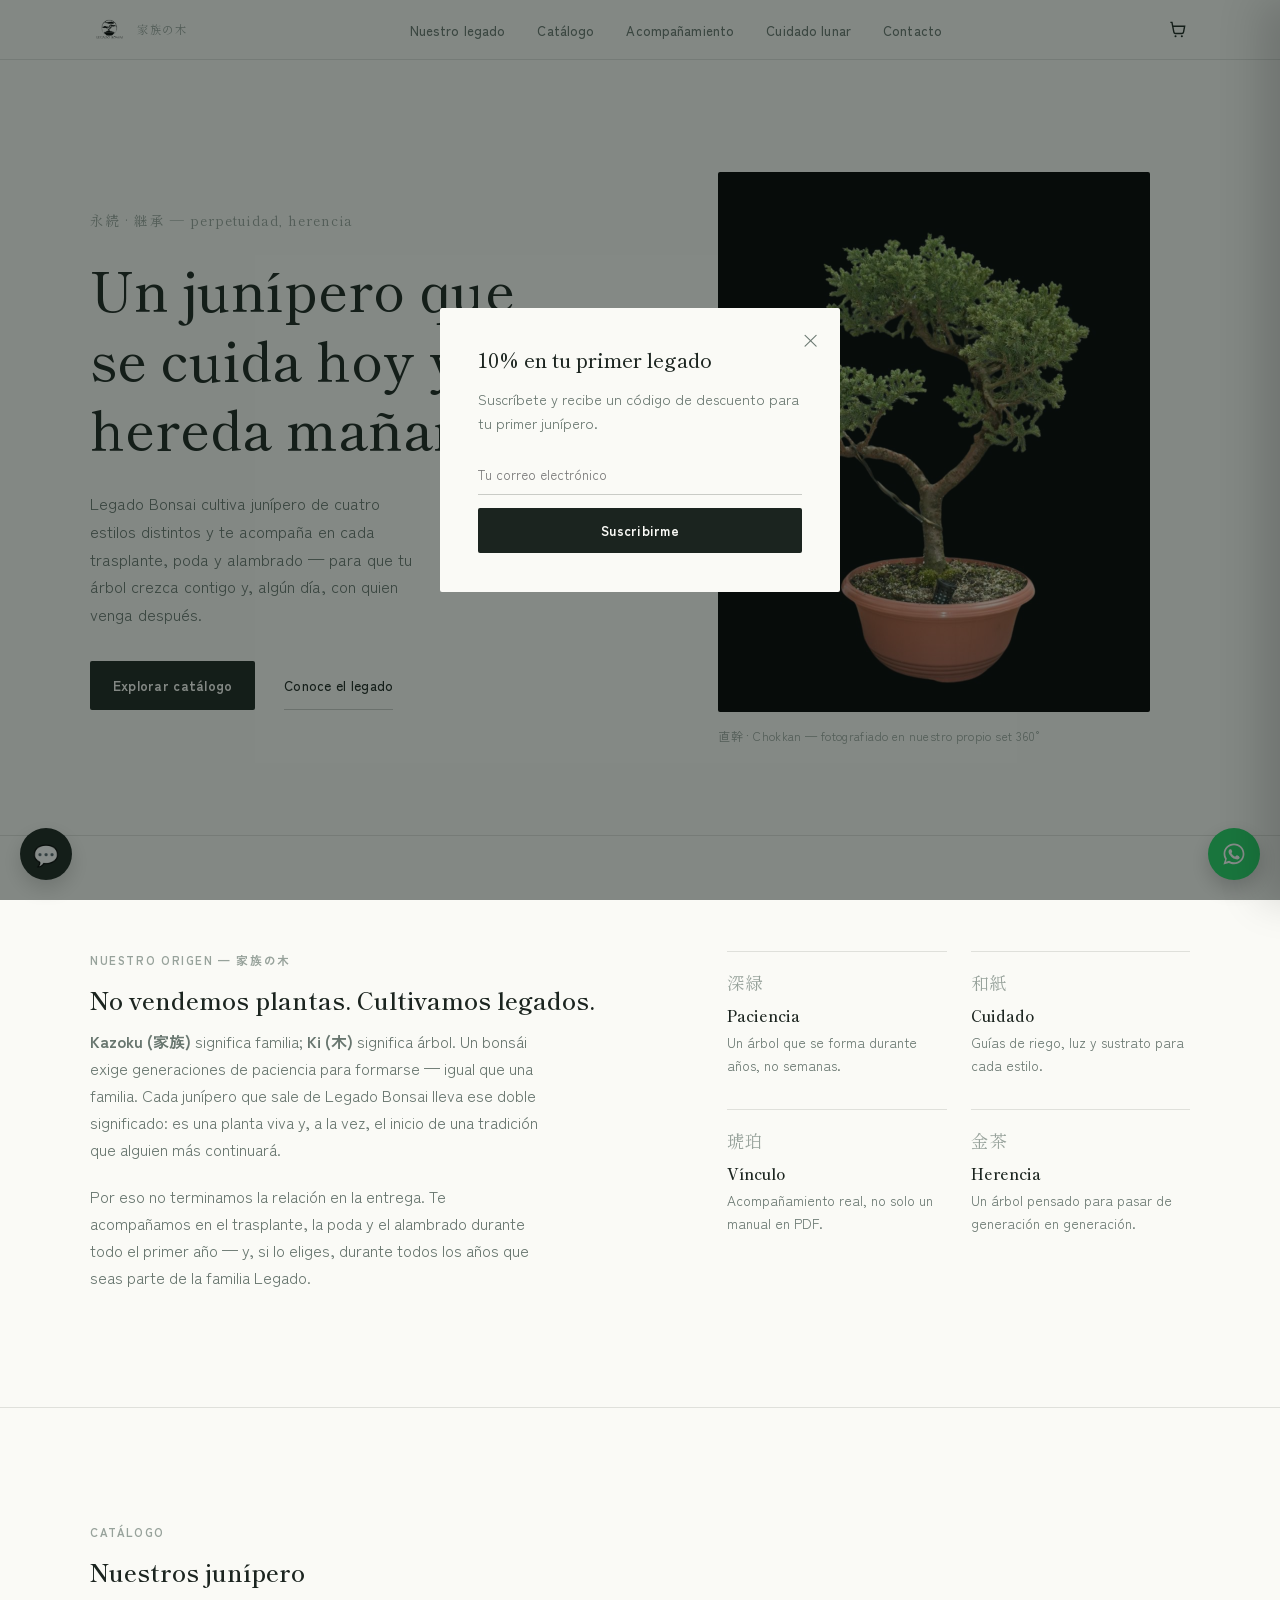
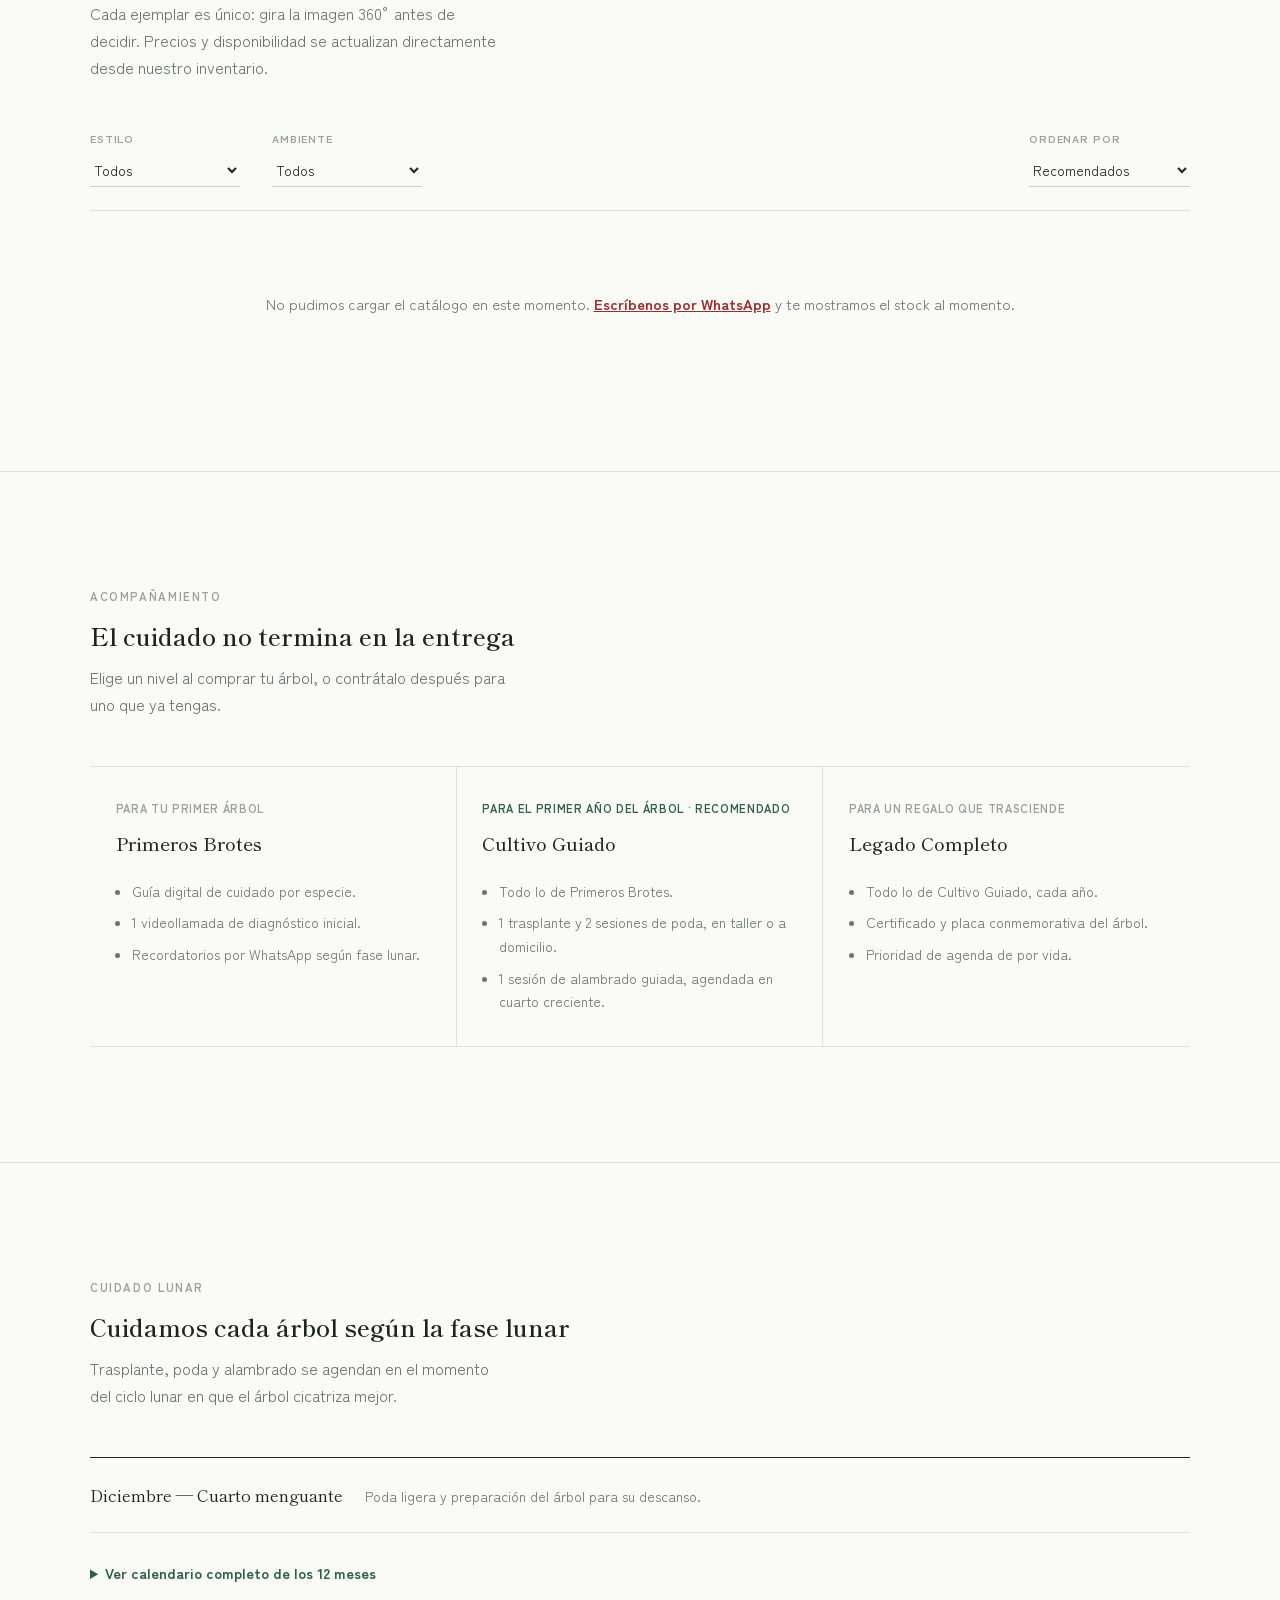
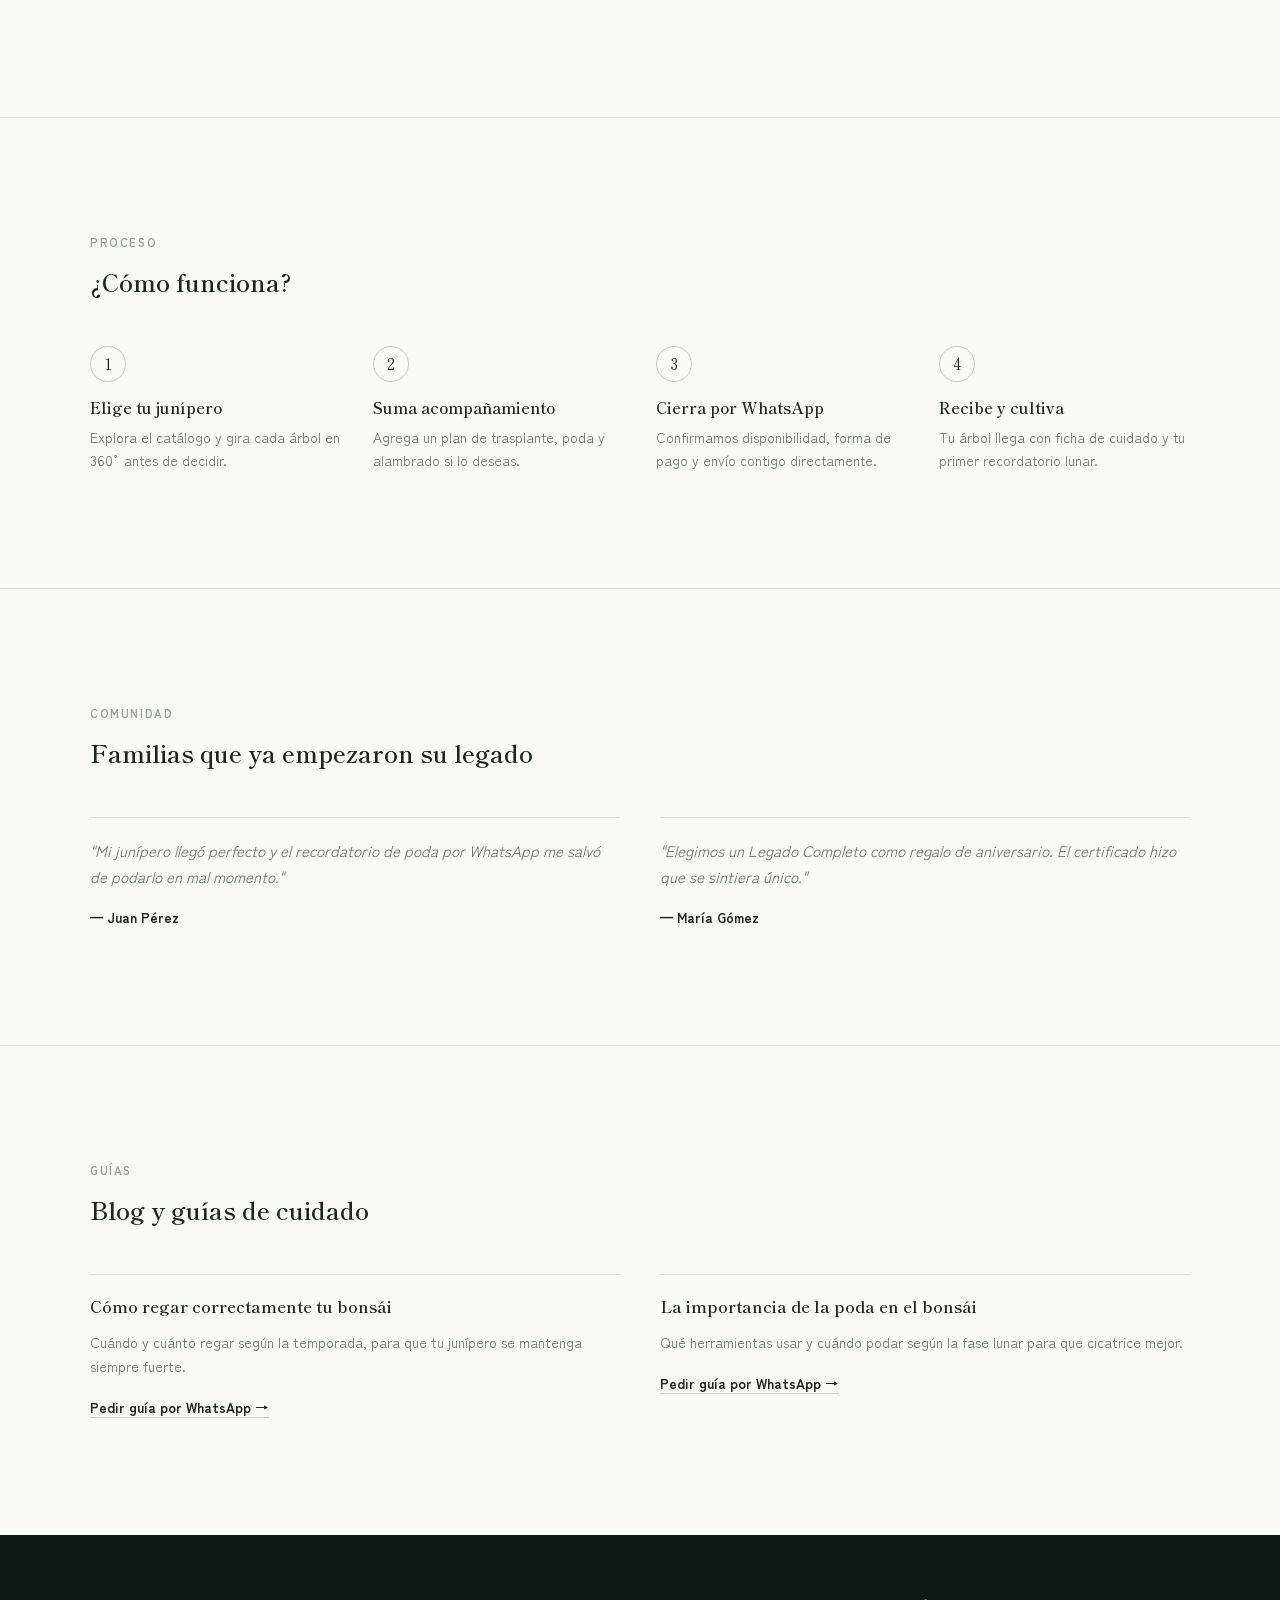
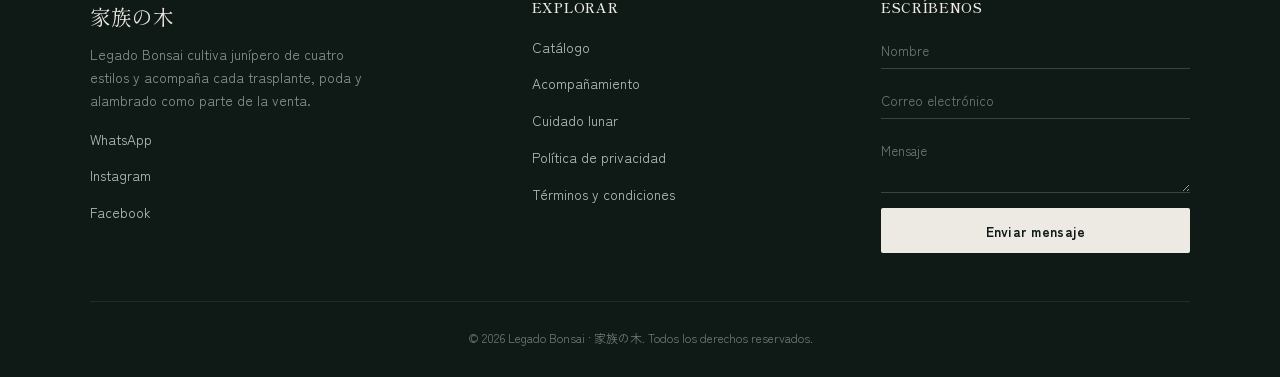
==== index.html @ 5d8d220d "Sitio inicial de Legado Bonsai: tienda, catálogo 360°, acompañamiento y calendario lunar Co-Authored" ====
<!DOCTYPE html>
<html lang="es">
<head>
<meta charset="UTF-8">
<meta name="viewport" content="width=device-width, initial-scale=1.0">
<title>Legado Bonsai — 家族の木</title>
<meta name="description" content="Legado Bonsai: junípero cultivado para heredarse. Tienda, acompañamiento de trasplante, poda y alambrado, y calendario de cuidado por fase lunar.">
<link rel="preconnect" href="https://fonts.googleapis.com">
<link href="https://fonts.googleapis.com/css2?family=Shippori+Mincho:wght@400;500;600;700&family=Zen+Kaku+Gothic+New:wght@300;400;500;700&display=swap" rel="stylesheet">
<link rel="stylesheet" href="styles.css">
</head>
<body>

<header class="site-header">
  <nav class="nav wrap">
    <a class="brand" href="#inicio">
      <img src="assets/img/logo-negro.png" alt="Legado Bonsai">
      <span class="jp">家族の木</span>
    </a>
    <ul class="nav-links">
      <li><a href="#marca">Nuestro legado</a></li>
      <li><a href="#catalogo">Catálogo</a></li>
      <li><a href="#servicios">Acompañamiento</a></li>
      <li><a href="#calendario">Cuidado lunar</a></li>
      <li><a href="#contacto">Contacto</a></li>
    </ul>
    <div class="nav-actions">
      <button class="icon-btn" id="cart-open-btn" aria-label="Abrir carrito">
        <svg viewBox="0 0 24 24" fill="none" stroke="currentColor" stroke-width="1.8"><path d="M3 3h2l2.4 12.4a2 2 0 0 0 2 1.6h8.2a2 2 0 0 0 2-1.6L21 8H6"/><circle cx="9.5" cy="20.5" r="1.3" fill="currentColor" stroke="none"/><circle cx="17.5" cy="20.5" r="1.3" fill="currentColor" stroke="none"/></svg>
        <span class="cart-count visually-hidden" id="cart-count">0</span>
      </button>
      <button class="icon-btn nav-toggle" id="nav-toggle-btn" aria-label="Abrir menú" aria-expanded="false">
        <svg viewBox="0 0 24 24" fill="none" stroke="currentColor" stroke-width="1.8"><path d="M3 6h18M3 12h18M3 18h18"/></svg>
      </button>
    </div>
  </nav>
</header>

<main id="inicio">

  <!-- HERO -->
  <section class="hero">
    <div class="wrap hero-grid">
      <div>
        <div class="hero-kanji">永続 · 継承 — perpetuidad, herencia</div>
        <h1>Un junípero que se cuida hoy y se hereda mañana.</h1>
        <p class="lede">Legado Bonsai cultiva junípero de cuatro estilos distintos y te acompaña en cada trasplante, poda y alambrado — para que tu árbol crezca contigo y, algún día, con quien venga después.</p>
        <div class="hero-ctas">
          <a href="#catalogo" class="btn btn-primary">Explorar catálogo</a>
          <a href="#marca" class="btn btn-ghost">Conoce el legado</a>
        </div>
      </div>
      <figure class="hero-figure">
        <div class="frame"><img src="imagenes/360/Bonsai1/bonsai1_01.jpg" alt="Junípero Legado Bonsai, estilo erguido"></div>
        <figcaption>直幹 · Chokkan — fotografiado en nuestro propio set 360°</figcaption>
      </figure>
    </div>
  </section>

  <!-- SOBRE LA MARCA -->
  <section class="section" id="marca">
    <div class="wrap brand-story">
      <div class="prose">
        <div class="eyebrow">Nuestro origen — 家族の木</div>
        <h2>No vendemos plantas. Cultivamos legados.</h2>
        <p><strong>Kazoku (家族)</strong> significa familia; <strong>Ki (木)</strong> significa árbol. Un bonsái exige generaciones de paciencia para formarse — igual que una familia. Cada junípero que sale de Legado Bonsai lleva ese doble significado: es una planta viva y, a la vez, el inicio de una tradición que alguien más continuará.</p>
        <p>Por eso no terminamos la relación en la entrega. Te acompañamos en el trasplante, la poda y el alambrado durante todo el primer año — y, si lo eliges, durante todos los años que seas parte de la familia Legado.</p>
      </div>
      <div class="pillars">
        <div class="pillar"><div class="jp">深緑</div><h4>Paciencia</h4><p>Un árbol que se forma durante años, no semanas.</p></div>
        <div class="pillar"><div class="jp">和紙</div><h4>Cuidado</h4><p>Guías de riego, luz y sustrato para cada estilo.</p></div>
        <div class="pillar"><div class="jp">琥珀</div><h4>Vínculo</h4><p>Acompañamiento real, no solo un manual en PDF.</p></div>
        <div class="pillar"><div class="jp">金茶</div><h4>Herencia</h4><p>Un árbol pensado para pasar de generación en generación.</p></div>
      </div>
    </div>
  </section>

  <!-- CATALOGO -->
  <section class="section alt" id="catalogo">
    <div class="wrap">
      <div class="section-head">
        <div class="eyebrow">Catálogo</div>
        <h2>Nuestros junípero</h2>
        <p>Cada ejemplar es único: gira la imagen 360° antes de decidir. Precios y disponibilidad se actualizan directamente desde nuestro inventario.</p>
      </div>

      <div class="filters-bar">
        <div class="filters-row">
          <div class="filter-group">
            <label for="filter-estilo">Estilo</label>
            <select id="filter-estilo"><option value="all">Todos</option></select>
          </div>
          <div class="filter-group">
            <label for="filter-ambiente">Ambiente</label>
            <select id="filter-ambiente">
              <option value="all">Todos</option>
              <option value="exterior">Exterior</option>
              <option value="interior">Interior</option>
            </select>
          </div>
        </div>
        <div class="filter-group">
          <label for="sort-by">Ordenar por</label>
          <select id="sort-by">
            <option value="default">Recomendados</option>
            <option value="price-asc">Precio: menor a mayor</option>
            <option value="price-desc">Precio: mayor a menor</option>
            <option value="name-asc">Nombre: A-Z</option>
            <option value="name-desc">Nombre: Z-A</option>
          </select>
        </div>
      </div>

      <div id="catalog-status" class="catalog-status">Cargando el catálogo…</div>
      <div class="product-grid" id="product-grid"></div>
    </div>
  </section>

  <!-- SERVICIOS -->
  <section class="section" id="servicios">
    <div class="wrap">
      <div class="section-head">
        <div class="eyebrow">Acompañamiento</div>
        <h2>El cuidado no termina en la entrega</h2>
        <p>Elige un nivel al comprar tu árbol, o contrátalo después para uno que ya tengas.</p>
      </div>
      <div class="tiers-grid">
        <div class="tier-card">
          <div class="for">Para tu primer árbol</div>
          <h3>Primeros Brotes</h3>
          <ul>
            <li>Guía digital de cuidado por especie.</li>
            <li>1 videollamada de diagnóstico inicial.</li>
            <li>Recordatorios por WhatsApp según fase lunar.</li>
          </ul>
        </div>
        <div class="tier-card highlight">
          <div class="for">Para el primer año del árbol</div>
          <h3>Cultivo Guiado</h3>
          <ul>
            <li>Todo lo de Primeros Brotes.</li>
            <li>1 trasplante y 2 sesiones de poda, en taller o a domicilio.</li>
            <li>1 sesión de alambrado guiada, agendada en cuarto creciente.</li>
          </ul>
        </div>
        <div class="tier-card">
          <div class="for">Para un regalo que trasciende</div>
          <h3>Legado Completo</h3>
          <ul>
            <li>Todo lo de Cultivo Guiado, cada año.</li>
            <li>Certificado y placa conmemorativa del árbol.</li>
            <li>Prioridad de agenda de por vida.</li>
          </ul>
        </div>
      </div>
    </div>
  </section>

  <!-- CALENDARIO LUNAR -->
  <section class="section alt" id="calendario">
    <div class="wrap">
      <div class="section-head">
        <div class="eyebrow">Cuidado lunar</div>
        <h2>Cuidamos cada árbol según la fase lunar</h2>
        <p>Trasplante, poda y alambrado se agendan en el momento del ciclo lunar en que el árbol cicatriza mejor.</p>
      </div>
      <div class="moon-highlight" id="moon-highlight">
        <div class="phase">Cargando fase actual…</div>
        <p></p>
      </div>
      <details>
        <summary style="cursor:pointer; margin-bottom:1rem; color:var(--jade); font-weight:700; font-size:.9rem;">Ver calendario completo de los 12 meses</summary>
        <div class="cal-wrap">
          <table class="cal" id="cal-table">
            <thead><tr><th>Mes</th><th>Fase lunar ideal</th><th>Acción recomendada</th></tr></thead>
            <tbody></tbody>
          </table>
        </div>
      </details>
    </div>
  </section>

  <!-- COMO FUNCIONA -->
  <section class="section" id="como-funciona">
    <div class="wrap">
      <div class="section-head">
        <div class="eyebrow">Proceso</div>
        <h2>¿Cómo funciona?</h2>
      </div>
      <div class="steps">
        <div class="step"><span class="step-number">1</span><h3>Elige tu junípero</h3><p>Explora el catálogo y gira cada árbol en 360° antes de decidir.</p></div>
        <div class="step"><span class="step-number">2</span><h3>Suma acompañamiento</h3><p>Agrega un plan de trasplante, poda y alambrado si lo deseas.</p></div>
        <div class="step"><span class="step-number">3</span><h3>Cierra por WhatsApp</h3><p>Confirmamos disponibilidad, forma de pago y envío contigo directamente.</p></div>
        <div class="step"><span class="step-number">4</span><h3>Recibe y cultiva</h3><p>Tu árbol llega con ficha de cuidado y tu primer recordatorio lunar.</p></div>
      </div>
    </div>
  </section>

  <!-- TESTIMONIOS -->
  <section class="section alt">
    <div class="wrap">
      <div class="section-head">
        <div class="eyebrow">Comunidad</div>
        <h2>Familias que ya empezaron su legado</h2>
      </div>
      <!-- TODO: reemplazar por testimonios reales de clientes -->
      <div class="grid-2col">
        <div class="testimonial"><p>"Mi junípero llegó perfecto y el recordatorio de poda por WhatsApp me salvó de podarlo en mal momento."</p><strong>— Juan Pérez</strong></div>
        <div class="testimonial"><p>"Elegimos un Legado Completo como regalo de aniversario. El certificado hizo que se sintiera único."</p><strong>— María Gómez</strong></div>
      </div>
    </div>
  </section>

  <!-- BLOG -->
  <section class="section" id="blog">
    <div class="wrap">
      <div class="section-head">
        <div class="eyebrow">Guías</div>
        <h2>Blog y guías de cuidado</h2>
      </div>
      <div class="grid-2col">
        <article class="blog-post"><h3>Cómo regar correctamente tu bonsái</h3><p>Cuándo y cuánto regar según la temporada, para que tu junípero se mantenga siempre fuerte.</p><a href="https://wa.me/593988731431?text=Quiero%20la%20gu%C3%ADa%20de%20riego" target="_blank" rel="noopener">Pedir guía por WhatsApp →</a></article>
        <article class="blog-post"><h3>La importancia de la poda en el bonsái</h3><p>Qué herramientas usar y cuándo podar según la fase lunar para que cicatrice mejor.</p><a href="https://wa.me/593988731431?text=Quiero%20la%20gu%C3%ADa%20de%20poda" target="_blank" rel="noopener">Pedir guía por WhatsApp →</a></article>
      </div>
    </div>
  </section>

</main>

<footer class="site-footer" id="contacto">
  <div class="wrap">
    <div class="footer-grid">
      <div>
        <div class="jp">家族の木</div>
        <p>Legado Bonsai cultiva junípero de cuatro estilos y acompaña cada trasplante, poda y alambrado como parte de la venta.</p>
        <ul class="footer-links">
          <li><a href="https://wa.me/593988731431" target="_blank" rel="noopener">WhatsApp</a></li>
          <li><a href="#" target="_blank" rel="noopener">Instagram</a></li>
          <li><a href="#" target="_blank" rel="noopener">Facebook</a></li>
        </ul>
      </div>
      <div>
        <h4>Explorar</h4>
        <ul class="footer-links">
          <li><a href="#catalogo">Catálogo</a></li>
          <li><a href="#servicios">Acompañamiento</a></li>
          <li><a href="#calendario">Cuidado lunar</a></li>
          <li><a href="#">Política de privacidad</a></li>
          <li><a href="#">Términos y condiciones</a></li>
        </ul>
      </div>
      <div>
        <h4>Escríbenos</h4>
        <form class="contact-form" id="contact-form">
          <input type="text" name="nombre" placeholder="Nombre" required>
          <input type="email" name="correo" placeholder="Correo electrónico" required>
          <textarea name="mensaje" placeholder="Mensaje" required></textarea>
          <button type="submit" class="btn btn-primary btn-block">Enviar mensaje</button>
        </form>
      </div>
    </div>
    <div class="footer-bottom">&copy; <span id="year"></span> Legado Bonsai · 家族の木. Todos los derechos reservados.</div>
  </div>
</footer>

<!-- MODAL DE PRODUCTO -->
<div class="modal-overlay" id="product-modal">
  <div class="modal">
    <button class="modal-close" id="modal-close-btn" aria-label="Cerrar">&times;</button>
    <div class="modal-grid">
      <div class="viewer" id="modal-viewer">
        <div class="viewer-placeholder" id="modal-viewer-placeholder" hidden>
          <div class="kanji">近日</div>
          <span>Foto 360° próximamente</span>
        </div>
        <img id="modal-viewer-img" alt="">
        <span class="hint">Arrastra para girar 360°</span>
        <button class="viewer-nav prev" id="viewer-prev" aria-label="Anterior">&#8249;</button>
        <button class="viewer-nav next" id="viewer-next" aria-label="Siguiente">&#8250;</button>
        <div class="viewer-progress"><i id="viewer-progress-bar"></i></div>
      </div>
      <div class="modal-info">
        <div class="style-tag" id="modal-style"></div>
        <h2 id="modal-title"></h2>
        <div class="species" id="modal-species"></div>
        <p class="story" id="modal-story"></p>
        <div class="spec-grid" id="modal-specs"></div>

        <div class="care-accordion">
          <details open>
            <summary>Ficha de cuidado</summary>
            <div id="modal-care"></div>
          </details>
        </div>

        <div>
          <label style="font-size:.72rem; letter-spacing:.08em; text-transform:uppercase; color:var(--ink-soft); font-weight:700; display:block; margin-bottom:.5rem;">Acompañamiento (opcional)</label>
          <div class="tier-picker" id="modal-tier-picker">
            <label class="tier-opt"><input type="radio" name="tier" value=""><span><strong>Sin acompañamiento</strong><span> Solo el árbol.</span></span></label>
            <label class="tier-opt"><input type="radio" name="tier" value="Primeros Brotes"><span><strong>Primeros Brotes</strong><span> Guía + 1 videollamada.</span></span></label>
            <label class="tier-opt"><input type="radio" name="tier" value="Cultivo Guiado"><span><strong>Cultivo Guiado</strong><span> Trasplante, poda y alambrado el primer año.</span></span></label>
            <label class="tier-opt"><input type="radio" name="tier" value="Legado Completo"><span><strong>Legado Completo</strong><span> Acompañamiento de por vida + certificado.</span></span></label>
          </div>
        </div>

        <div class="qty-row">
          <div class="qty-stepper">
            <button type="button" id="qty-minus" aria-label="Restar">&minus;</button>
            <span id="qty-value">1</span>
            <button type="button" id="qty-plus" aria-label="Sumar">&plus;</button>
          </div>
          <div class="modal-price" id="modal-price"></div>
        </div>

        <button class="btn btn-primary btn-block" id="modal-add-cart">Agregar al carrito</button>
      </div>
    </div>
  </div>
</div>

<!-- CARRITO -->
<div class="cart-overlay" id="cart-overlay"></div>
<aside class="cart-drawer" id="cart-drawer" aria-label="Carrito de compras">
  <div class="cart-head">
    <h3>Tu carrito</h3>
    <button class="modal-close" id="cart-close-btn" style="position:static; background:none; color:var(--ink-soft);" aria-label="Cerrar carrito">&times;</button>
  </div>
  <div class="cart-items" id="cart-items"></div>
  <div class="cart-foot">
    <div class="cart-total"><span>Total</span><span id="cart-total">$0</span></div>
    <button class="btn btn-primary btn-block" id="cart-checkout-btn">Finalizar por WhatsApp</button>
    <p style="font-size:.74rem; color:var(--ink-soft); text-align:center; margin:0;">Confirmamos disponibilidad, pago y envío directamente por WhatsApp.</p>
  </div>
</aside>

<!-- POPUP NEWSLETTER -->
<div class="popup-overlay" id="popup-overlay">
  <div class="popup">
    <button class="popup-close" id="popup-close-btn" aria-label="Cerrar">&times;</button>
    <h2>10% en tu primer legado</h2>
    <p>Suscríbete y recibe un código de descuento para tu primer junípero.</p>
    <form id="subscribe-form">
      <input type="email" placeholder="Tu correo electrónico" required>
      <button type="submit" class="btn btn-primary">Suscribirme</button>
    </form>
  </div>
</div>

<!-- CHAT FAQ -->
<div id="chat-widget">
  <button id="chat-button" aria-label="Abrir chat de ayuda">&#128172;</button>
  <div id="chat-box">
    <div id="chat-header">
      <h3>Chat de ayuda</h3>
      <button id="close-chat" aria-label="Cerrar chat">&times;</button>
    </div>
    <div id="chat-body">
      <div class="message bot">¡Hola! Soy el asistente de Legado Bonsai. Elige una pregunta:</div>
      <div id="faq-options"></div>
    </div>
    <div id="chat-footer">
      <p>Para comprar, escríbenos directo al <a href="https://wa.me/593988731431" target="_blank" rel="noopener">WhatsApp</a>.</p>
    </div>
  </div>
</div>

<a href="https://wa.me/593988731431" class="wa-float" target="_blank" rel="noopener" aria-label="Escríbenos por WhatsApp">
  <svg viewBox="0 0 32 32"><path d="M16 3C9 3 3.2 8.7 3.2 15.7c0 2.5.7 4.8 1.9 6.8L3 29l6.7-2c1.9 1 4.1 1.6 6.3 1.6 7 0 12.8-5.7 12.8-12.7C28.8 8.7 23 3 16 3zm0 23.1c-2 0-3.9-.5-5.5-1.5l-.4-.2-4 1.1 1.1-3.9-.3-.4a10.4 10.4 0 0 1-1.6-5.5C5.3 9.9 10 5.2 16 5.2S26.7 9.9 26.7 15.9 22 26.1 16 26.1zm5.9-7.6c-.3-.2-1.9-.9-2.2-1-.3-.1-.5-.2-.7.2-.2.3-.8 1-1 1.2-.2.2-.4.2-.7.1-.3-.2-1.4-.5-2.6-1.6-1-.9-1.6-2-1.8-2.3-.2-.3 0-.5.1-.6.1-.1.3-.4.4-.5.2-.2.2-.3.3-.5.1-.2 0-.4 0-.6 0-.2-.7-1.7-1-2.3-.2-.6-.5-.5-.7-.5h-.6c-.2 0-.6.1-.9.4-.3.3-1.2 1.1-1.2 2.8s1.2 3.3 1.4 3.5c.2.2 2.4 3.7 5.8 5.1.8.3 1.4.5 1.9.7.8.2 1.5.2 2.1.1.6-.1 1.9-.8 2.2-1.5.3-.7.3-1.3.2-1.5-.1-.1-.3-.2-.6-.4z"/></svg>
</a>

<script src="script.js"></script>
</body>
</html>
---- styles.css ----
/* ==========================================================================
   Legado Bonsai — hoja de estilos de la tienda
   Dirección: minimalista, moderna. Un solo acento de color (jade), botones
   monocromos, sin cajas ni bordes salvo donde separan contenido real.
   ========================================================================== */

:root{
  --paper:#FAFAF6;
  --surface:#FFFFFF;
  --washi:#F1EAE1;
  --washi-line:#E4DACD;
  --ink:#1B241F;
  --ink-soft:#68766F;
  --ink-faint:#97A29B;
  --jade:#2F5D50;
  --jade-deep:#16241F;
  --jade-deeper:#0F1915;
  --kohaku:#9B2C2C;
  --line:rgba(27,36,31,.12);
  --line-strong:rgba(27,36,31,.22);
  --cta-bg:#1B241F;
  --cta-fg:#FAFAF6;
  --shadow:0 24px 48px -28px rgba(22,36,31,.28);
  --radius:2px;
  --maxw:1180px;
}

@media (prefers-color-scheme: dark){
  :root:not([data-theme="light"]){
    --paper:#121815;
    --surface:#17201C;
    --washi:#1D2622;
    --washi-line:#2A3530;
    --ink:#EDEAE3;
    --ink-soft:#9AA79F;
    --ink-faint:#5E6B64;
    --jade:#8FBFAC;
    --jade-deep:#0B1512;
    --jade-deeper:#070E0B;
    --kohaku:#D9756B;
    --line:rgba(237,234,227,.12);
    --line-strong:rgba(237,234,227,.22);
    --cta-bg:#EDEAE3;
    --cta-fg:#121815;
    --shadow:0 24px 48px -20px rgba(0,0,0,.55);
  }
}
:root[data-theme="dark"]{
  --paper:#121815; --surface:#17201C; --washi:#1D2622; --washi-line:#2A3530;
  --ink:#EDEAE3; --ink-soft:#9AA79F; --ink-faint:#5E6B64;
  --jade:#8FBFAC; --jade-deep:#0B1512; --jade-deeper:#070E0B;
  --kohaku:#D9756B; --line:rgba(237,234,227,.12); --line-strong:rgba(237,234,227,.22);
  --cta-bg:#EDEAE3; --cta-fg:#121815; --shadow:0 24px 48px -20px rgba(0,0,0,.55);
}

*{ box-sizing:border-box; }
html{ scroll-behavior:smooth; }
body{
  margin:0;
  background:var(--paper);
  color:var(--ink);
  font-family:'Zen Kaku Gothic New','Hiragino Sans',sans-serif;
  font-size:16px;
  line-height:1.7;
  -webkit-font-smoothing:antialiased;
}
img{ max-width:100%; display:block; }
h1,h2,h3,h4{
  font-family:'Shippori Mincho',serif;
  color:var(--ink);
  line-height:1.28;
  margin:0 0 .5em;
  text-wrap:balance;
  font-weight:600;
}
a{ color:inherit; }
button{ font-family:inherit; }
.wrap{ max-width:var(--maxw); margin:0 auto; padding:0 clamp(1.25rem,4vw,2.5rem); }
.section{ padding:clamp(4.5rem,9vw,7.5rem) 0; border-top:1px solid var(--line); }
.section:first-of-type{ border-top:none; }
.section-head{ max-width:640px; margin:0 0 3rem; }
.eyebrow{
  display:block; font-size:.72rem; letter-spacing:.14em; text-transform:uppercase;
  color:var(--ink-faint); font-weight:600; margin-bottom:.9rem;
}
.section-head p{ color:var(--ink-soft); margin-top:.7rem; max-width:52ch; }
.section.alt{ background:var(--paper); } /* ya no hay franja de color: separación por whitespace */

.btn{
  display:inline-flex; align-items:center; justify-content:center; gap:.5em;
  border:none; border-radius:var(--radius); cursor:pointer;
  padding:.95em 1.7em; font-size:.84rem; font-weight:600;
  letter-spacing:.02em; text-decoration:none; transition:opacity .15s ease, transform .15s ease;
}
.btn:active{ transform:translateY(1px); }
.btn-primary{ background:var(--cta-bg); color:var(--cta-fg); }
.btn-primary:hover{ opacity:.82; }
.btn-ghost{
  background:none; color:var(--ink); padding:.95em 0; border-bottom:1px solid var(--line-strong);
  border-radius:0; font-weight:500;
}
.btn-ghost:hover{ border-color:var(--ink); }
.btn-outline{ background:transparent; color:var(--ink); border:1px solid var(--line-strong); }
.btn-outline:hover{ border-color:var(--ink); }
.btn-block{ width:100%; }
.btn[disabled]{ opacity:.4; cursor:not-allowed; }

/* ---------------- HEADER / NAV ---------------- */
.site-header{
  position:sticky; top:0; z-index:40;
  background:color-mix(in srgb, var(--paper) 88%, transparent);
  backdrop-filter:blur(10px);
  border-bottom:1px solid var(--line);
}
.nav{ display:flex; align-items:center; justify-content:space-between; gap:1rem; padding:1rem clamp(1.25rem,4vw,2.5rem); }
.brand{ display:flex; align-items:center; gap:.55rem; text-decoration:none; }
.brand img{ height:26px; }
.brand .jp{ font-family:'Shippori Mincho',serif; font-size:.72rem; color:var(--ink-faint); letter-spacing:.04em; }
.nav-links{ display:flex; gap:2rem; list-style:none; margin:0; padding:0; }
.nav-links a{
  font-size:.82rem; letter-spacing:.01em; font-weight:500;
  text-decoration:none; color:var(--ink-soft);
}
.nav-links a:hover{ color:var(--ink); }
.nav-actions{ display:flex; align-items:center; gap:1.1rem; }
.icon-btn{
  position:relative; background:none; border:none; cursor:pointer; padding:.2rem;
  color:var(--ink); display:flex; align-items:center; justify-content:center;
}
.icon-btn svg{ width:19px; height:19px; }
.cart-count{
  position:absolute; top:-5px; right:-7px; background:var(--ink); color:var(--paper);
  font-size:.6rem; font-weight:700; min-width:15px; height:15px; border-radius:50%;
  display:flex; align-items:center; justify-content:center; padding:0 3px;
}
.nav-toggle{ display:none; }
@media (max-width:860px){
  .nav-links{
    display:none; position:absolute; top:100%; left:0; right:0; flex-direction:column; gap:0;
    background:var(--paper); border-bottom:1px solid var(--line); padding:.5rem 0;
  }
  .nav-links.open{ display:flex; }
  .nav-links a{ padding:.85rem clamp(1.25rem,4vw,2.5rem); display:block; }
  .nav-toggle{ display:flex; }
  .nav{ position:relative; }
}

/* ---------------- HERO ---------------- */
.hero{ padding:clamp(3.5rem,8vw,6rem) 0 clamp(3rem,6vw,4.5rem); }
.hero-grid{ display:grid; grid-template-columns:1fr 1fr; gap:clamp(2rem,6vw,5rem); align-items:center; }
@media (max-width:900px){ .hero-grid{ grid-template-columns:1fr; } }
.hero-kanji{ font-family:'Shippori Mincho',serif; font-size:.85rem; color:var(--ink-faint); letter-spacing:.08em; margin-bottom:1.4rem; }
.hero h1{ font-size:clamp(2.4rem,4.6vw,3.4rem); max-width:15ch; font-weight:500; }
.hero p.lede{ color:var(--ink-soft); max-width:42ch; font-size:1.02rem; margin:1.3rem 0 2rem; }
.hero-ctas{ display:flex; align-items:center; gap:1.8rem; flex-wrap:wrap; }
.hero-figure{ position:relative; }
.hero-figure .frame{ border-radius:var(--radius); overflow:hidden; aspect-ratio:4/5; background:var(--washi); }
.hero-figure img{ width:100%; height:100%; object-fit:cover; }
.hero-figure figcaption{ margin-top:.9rem; font-size:.76rem; color:var(--ink-faint); letter-spacing:.03em; }

/* ---------------- SOBRE LA MARCA ---------------- */
.brand-story{ display:grid; grid-template-columns:1.1fr .9fr; gap:clamp(2rem,6vw,4.5rem); align-items:start; }
@media (max-width:860px){ .brand-story{ grid-template-columns:1fr; } }
.brand-story .prose p{ color:var(--ink-soft); margin:0 0 1.2em; max-width:56ch; }
.brand-story .prose p:last-child{ margin:0; }
.pillars{ display:grid; grid-template-columns:1fr 1fr; gap:2rem 1.5rem; }
.pillar{ border-top:1px solid var(--line); padding-top:1rem; }
.pillar .jp{ font-family:'Shippori Mincho',serif; color:var(--ink-faint); font-size:1.1rem; margin-bottom:.5rem; }
.pillar h4{ font-size:.95rem; margin:0 0 .35rem; font-weight:600; }
.pillar p{ font-size:.85rem; color:var(--ink-soft); margin:0; }

/* ---------------- FILTROS / CATALOGO ---------------- */
.filters-bar{
  display:flex; flex-wrap:wrap; gap:1.2rem; align-items:flex-end; justify-content:space-between;
  margin-bottom:2.5rem; padding-bottom:1.4rem; border-bottom:1px solid var(--line);
}
.filter-group{ display:flex; flex-direction:column; gap:.35rem; }
.filter-group label{ font-size:.68rem; letter-spacing:.08em; text-transform:uppercase; color:var(--ink-faint); font-weight:600; }
.filter-group select{
  padding:.4em 0; border:none; border-bottom:1px solid var(--line-strong); border-radius:0;
  background:transparent; color:var(--ink); font-family:inherit; font-size:.86rem; min-width:150px;
}
.filters-row{ display:flex; gap:2rem; flex-wrap:wrap; }

.product-grid{ display:grid; grid-template-columns:repeat(auto-fit,minmax(230px,1fr)); gap:2.2rem 1.6rem; }
.catalog-status{ text-align:center; color:var(--ink-soft); padding:2.5rem 0; font-size:.92rem; }

.card{ display:flex; flex-direction:column; }
.card-media{ position:relative; aspect-ratio:4/5; background:var(--washi); overflow:hidden; cursor:pointer; }
.card-media img{ width:100%; height:100%; object-fit:cover; transition:transform .5s ease; }
.card:hover .card-media img{ transform:scale(1.035); }
.card-media .stock-badge{
  position:absolute; top:.7rem; left:.7rem; background:var(--paper); color:var(--kohaku);
  font-size:.62rem; letter-spacing:.05em; text-transform:uppercase; font-weight:700; padding:.28rem .55rem; border-radius:2px;
}
.card-body{ padding-top:.9rem; display:flex; flex-direction:column; gap:.25rem; }
.card-top{ display:flex; align-items:baseline; justify-content:space-between; gap:.6rem; }
.card-body h3{ font-size:1rem; font-weight:500; margin:0; }
.card-tag{ font-size:.78rem; color:var(--ink-faint); }
.price{ font-family:'Zen Kaku Gothic New',sans-serif; font-weight:600; font-size:.92rem; color:var(--ink); font-variant-numeric:tabular-nums; white-space:nowrap; }
.card-actions{ display:flex; gap:1.2rem; margin-top:.7rem; }
.mini-btn{
  border:none; background:none; color:var(--ink); border-bottom:1px solid var(--line-strong);
  padding:0 0 .15rem; font-size:.78rem; font-weight:500; cursor:pointer;
}
.mini-btn:hover{ border-color:var(--ink); }
.mini-btn.solid{ color:var(--ink-soft); }
.mini-btn.solid:hover{ color:var(--ink); border-color:var(--ink); }

/* ---------------- MODAL PRODUCTO ---------------- */
.modal-overlay{
  position:fixed; inset:0; background:rgba(15,25,21,.55); z-index:80;
  display:flex; align-items:flex-start; justify-content:center; padding:3vh 1rem;
  opacity:0; pointer-events:none; transition:opacity .2s ease; overflow-y:auto;
}
.modal-overlay.open{ opacity:1; pointer-events:auto; }
.modal{
  background:var(--paper); border-radius:var(--radius); max-width:900px; width:100%;
  margin:auto 0; box-shadow:0 30px 60px -20px rgba(0,0,0,.4); position:relative;
}
.modal-close{
  position:absolute; top:.8rem; right:.8rem; z-index:2; background:var(--surface); color:var(--ink);
  border:1px solid var(--line); width:32px; height:32px; border-radius:50%; cursor:pointer; font-size:1.1rem; line-height:1;
}
.modal-grid{ display:grid; grid-template-columns:1fr 1fr; gap:0; }
@media (max-width:760px){ .modal-grid{ grid-template-columns:1fr; } }
.viewer{ position:relative; background:var(--washi); aspect-ratio:1/1; overflow:hidden; user-select:none; cursor:grab; }
.viewer:active{ cursor:grabbing; }
.viewer img{ width:100%; height:100%; object-fit:cover; pointer-events:none; }
.viewer .hint{
  position:absolute; bottom:2.6rem; left:0; right:0; text-align:center; font-size:.7rem;
  color:var(--ink-soft); letter-spacing:.03em; background:color-mix(in srgb, var(--washi) 70%, transparent); padding:.3rem 0;
}
.viewer-progress{ position:absolute; left:0; right:0; bottom:0; height:2px; background:rgba(0,0,0,.08); }
.viewer-progress i{ display:block; height:100%; background:var(--ink); width:0%; }
.viewer-nav{ position:absolute; top:50%; transform:translateY(-50%); background:var(--paper); border:1px solid var(--line); color:var(--ink); width:32px; height:32px; border-radius:50%; cursor:pointer; }
.viewer-nav.prev{ left:.7rem; } .viewer-nav.next{ right:.7rem; }
.viewer-placeholder{
  display:flex; align-items:center; justify-content:center; flex-direction:column; gap:.5rem; height:100%; color:var(--ink-faint);
  background:var(--washi);
}
.viewer-placeholder .kanji{ font-family:'Shippori Mincho',serif; font-size:2rem; color:var(--ink-soft); opacity:.7; }
.viewer-placeholder span{ font-size:.7rem; letter-spacing:.05em; text-transform:uppercase; }

.modal-info{ padding:2rem clamp(1.4rem,3vw,2.4rem); display:flex; flex-direction:column; gap:1.2rem; max-height:80vh; overflow-y:auto; }
.modal-info .style-tag{ font-size:.72rem; letter-spacing:.08em; text-transform:uppercase; color:var(--ink-faint); font-weight:600; }
.modal-info h2{ font-size:1.5rem; margin:0; font-weight:500; }
.modal-info .species{ font-size:.84rem; color:var(--ink-soft); font-style:italic; margin-top:-.5rem; }
.modal-info .story{ font-size:.92rem; color:var(--ink-soft); margin:0; }
.spec-grid{ display:grid; grid-template-columns:repeat(2,1fr); gap:.8rem 1rem; font-size:.82rem; border-top:1px solid var(--line); padding-top:1rem; }
.spec-grid div{ }
.spec-grid b{ display:block; color:var(--ink-faint); font-size:.66rem; text-transform:uppercase; letter-spacing:.06em; margin-bottom:.2rem; font-weight:600; }

.care-accordion details{ border-top:1px solid var(--line); }
.care-accordion summary{
  cursor:pointer; padding:.9rem 0; font-weight:600; font-size:.84rem; color:var(--ink);
  list-style:none; display:flex; align-items:center; justify-content:space-between;
}
.care-accordion summary::-webkit-details-marker{ display:none; }
.care-accordion summary::after{ content:"+"; font-size:1.1rem; color:var(--ink-faint); font-weight:400; }
.care-accordion details[open] summary::after{ content:"–"; }
.care-item{ padding:0 0 .9rem; font-size:.85rem; color:var(--ink-soft); }
.care-item + .care-item{ border-top:1px dashed var(--line); padding-top:.9rem; margin-top:0; }
.care-item b{ display:block; color:var(--ink); margin-bottom:.15rem; font-weight:600; }

.tier-picker{ display:flex; flex-direction:column; gap:0; border-top:1px solid var(--line); }
.tier-picker .tier-opt{
  display:flex; gap:.7rem; align-items:flex-start; border-bottom:1px solid var(--line);
  padding:.8rem 0; cursor:pointer;
}
.tier-picker input{ margin-top:.3rem; accent-color:var(--ink); }
.tier-opt strong{ display:block; font-size:.87rem; color:var(--ink); font-weight:600; }
.tier-opt span{ font-size:.78rem; color:var(--ink-soft); }

.qty-row{ display:flex; align-items:center; gap:1rem; }
.qty-stepper{ display:flex; align-items:center; border:1px solid var(--line-strong); border-radius:var(--radius); }
.qty-stepper button{ background:none; border:none; width:32px; height:32px; font-size:1rem; cursor:pointer; color:var(--ink); }
.qty-stepper span{ min-width:26px; text-align:center; font-variant-numeric:tabular-nums; }
.modal-price{ font-weight:600; font-size:1.15rem; color:var(--ink); margin-left:auto; }

/* ---------------- SERVICIOS ---------------- */
.tiers-grid{ display:grid; grid-template-columns:repeat(auto-fit,minmax(230px,1fr)); gap:0; border-top:1px solid var(--line); }
.tier-card{
  padding:2rem 1.6rem; display:flex; flex-direction:column; gap:.9rem; position:relative;
  border-bottom:1px solid var(--line); border-right:1px solid var(--line);
}
.tier-card:last-child{ border-right:none; }
@media (max-width:720px){ .tier-card{ border-right:none; } }
.tier-card.highlight .for{ color:var(--jade); }
.tier-card.highlight .for::after{ content:" · Recomendado"; }
.tier-card .for{ font-size:.7rem; text-transform:uppercase; letter-spacing:.06em; color:var(--ink-faint); font-weight:600; }
.tier-card h3{ font-size:1.15rem; font-weight:500; }
.tier-card ul{ margin:0; padding-left:1.05rem; font-size:.87rem; color:var(--ink-soft); display:flex; flex-direction:column; gap:.5rem; }

/* ---------------- CALENDARIO ---------------- */
.moon-highlight{
  display:flex; gap:1.4rem; align-items:baseline; border-top:1px solid var(--ink); border-bottom:1px solid var(--line);
  padding:1.4rem 0; margin-bottom:1.8rem; flex-wrap:wrap;
}
.moon-highlight .phase{ font-family:'Shippori Mincho',serif; font-size:1.05rem; color:var(--ink); white-space:nowrap; }
.moon-highlight p{ margin:0; color:var(--ink-soft); font-size:.88rem; max-width:56ch; }
.cal-wrap{ overflow-x:auto; }
table.cal{ border-collapse:collapse; width:100%; min-width:600px; font-size:.85rem; }
table.cal th, table.cal td{ padding:.7rem .9rem .7rem 0; text-align:left; border-bottom:1px solid var(--line); }
table.cal thead th{ color:var(--ink-faint); font-weight:600; font-size:.7rem; text-transform:uppercase; letter-spacing:.06em; }
table.cal tbody tr:last-child td{ border-bottom:none; }
table.cal td.month{ font-weight:600; white-space:nowrap; }
table.cal td.fase{ color:var(--ink-soft); white-space:nowrap; }
table.cal tr.current td{ color:var(--ink); }
table.cal tr.current td.month{ position:relative; }
table.cal tr.current td.month::before{ content:""; position:absolute; left:-.9rem; top:.3rem; bottom:.3rem; width:2px; background:var(--jade); }

/* ---------------- COMO FUNCIONA ---------------- */
.steps{ display:grid; grid-template-columns:repeat(auto-fit,minmax(190px,1fr)); gap:2rem; }
.step-number{
  display:inline-flex; align-items:center; justify-content:center; width:36px; height:36px; border-radius:50%;
  border:1px solid var(--line-strong); color:var(--ink); font-family:'Shippori Mincho',serif; font-size:.95rem; margin-bottom:1rem;
}
.step h3{ font-size:.98rem; font-weight:600; }
.step p{ font-size:.86rem; color:var(--ink-soft); margin:0; }

/* ---------------- BLOG / TESTIMONIOS ---------------- */
.grid-2col{ display:grid; grid-template-columns:repeat(auto-fit,minmax(260px,1fr)); gap:2.5rem; }
.blog-post{ border-top:1px solid var(--line); padding-top:1.3rem; }
.blog-post h3{ font-size:1.02rem; font-weight:600; }
.blog-post p{ font-size:.88rem; color:var(--ink-soft); }
.blog-post a{ color:var(--ink); font-weight:600; font-size:.85rem; text-decoration:none; border-bottom:1px solid var(--line-strong); }
.blog-post a:hover{ border-color:var(--ink); }
.testimonial{ border-top:1px solid var(--line); padding-top:1.3rem; }
.testimonial p{ margin:0 0 .8rem; color:var(--ink-soft); font-style:italic; font-size:.95rem; }
.testimonial strong{ font-size:.83rem; color:var(--ink); font-weight:600; }

/* ---------------- NEWSLETTER POPUP ---------------- */
.popup-overlay{
  position:fixed; inset:0; background:rgba(15,25,21,.5); z-index:90;
  display:flex; align-items:center; justify-content:center; opacity:0; pointer-events:none; transition:opacity .25s ease;
}
.popup-overlay.open{ opacity:1; pointer-events:auto; }
.popup{ background:var(--paper); border-radius:var(--radius); max-width:400px; width:92%; padding:2.4rem; position:relative; }
.popup h2{ font-size:1.25rem; font-weight:500; }
.popup p{ color:var(--ink-soft); font-size:.9rem; }
.popup form{ display:flex; flex-direction:column; gap:.8rem; margin-top:1.2rem; }
.popup input{ padding:.75em 0; border:none; border-bottom:1px solid var(--line-strong); border-radius:0; background:none; font-family:inherit; color:var(--ink); }
.popup input:focus{ outline:none; border-color:var(--ink); }
.popup-close{ position:absolute; top:.9rem; right:.9rem; background:none; border:none; font-size:1.3rem; cursor:pointer; color:var(--ink-soft); }

/* ---------------- CART DRAWER ---------------- */
.cart-overlay{
  position:fixed; inset:0; background:rgba(15,25,21,.4); z-index:95; opacity:0; pointer-events:none; transition:opacity .2s ease;
}
.cart-overlay.open{ opacity:1; pointer-events:auto; }
.cart-drawer{
  position:fixed; top:0; right:0; bottom:0; width:min(400px,92vw); background:var(--paper); z-index:96;
  transform:translateX(100%); transition:transform .28s ease; display:flex; flex-direction:column; box-shadow:-20px 0 40px rgba(0,0,0,.15);
}
.cart-drawer.open{ transform:translateX(0); }
.cart-head{ display:flex; align-items:center; justify-content:space-between; padding:1.3rem clamp(1.25rem,4vw,2.5rem); border-bottom:1px solid var(--line); }
.cart-head h3{ margin:0; font-size:1.05rem; font-weight:500; }
.cart-items{ flex:1; overflow-y:auto; padding:1.2rem clamp(1.25rem,4vw,2.5rem); display:flex; flex-direction:column; gap:1.1rem; }
.cart-empty{ text-align:center; color:var(--ink-soft); font-size:.88rem; padding:2rem 0; }
.cart-item{ display:flex; gap:.9rem; align-items:flex-start; }
.cart-item img{ width:56px; height:56px; object-fit:cover; border-radius:var(--radius); background:var(--washi); flex:none; }
.cart-item-body{ flex:1; display:flex; flex-direction:column; gap:.3rem; }
.cart-item-body h4{ margin:0; font-family:'Zen Kaku Gothic New',sans-serif; font-size:.88rem; font-weight:600; color:var(--ink); }
.cart-item-body .tier-note{ font-size:.72rem; color:var(--ink-faint); }
.cart-item-row{ display:flex; align-items:center; justify-content:space-between; gap:.5rem; }
.cart-item-remove{ background:none; border:none; color:var(--ink-faint); font-size:.75rem; cursor:pointer; padding:0; text-decoration:underline; }
.cart-foot{ border-top:1px solid var(--line); padding:1.3rem clamp(1.25rem,4vw,2.5rem) 1.6rem; display:flex; flex-direction:column; gap:.9rem; }
.cart-total{ display:flex; justify-content:space-between; font-weight:600; font-size:1.05rem; color:var(--ink); }

/* ---------------- FOOTER ---------------- */
.site-footer{ background:var(--jade-deeper); color:#B9C2BC; padding:4rem 0 1.8rem; }
.footer-grid{ display:grid; grid-template-columns:1.3fr 1fr 1fr; gap:2.5rem; margin-bottom:3rem; }
@media (max-width:760px){ .footer-grid{ grid-template-columns:1fr; } }
.footer-grid h4{ color:#EDEAE3; font-size:.85rem; font-weight:600; margin-bottom:1rem; text-transform:uppercase; letter-spacing:.05em; }
.footer-grid .jp{ font-family:'Shippori Mincho',serif; color:#EDEAE3; font-size:1.3rem; margin-bottom:.5rem; }
.footer-grid p{ font-size:.85rem; color:#8A968E; margin:0 0 .8rem; max-width:36ch; }
.footer-links{ list-style:none; margin:0; padding:0; display:flex; flex-direction:column; gap:.6rem; }
.footer-links a{ font-size:.85rem; color:#B9C2BC; text-decoration:none; }
.footer-links a:hover{ color:#EDEAE3; }
.contact-form{ display:flex; flex-direction:column; gap:.9rem; }
.contact-form input, .contact-form textarea{
  padding:.6em 0; border:none; border-bottom:1px solid rgba(255,255,255,.18); border-radius:0;
  background:none; color:#EDEAE3; font-family:inherit;
}
.contact-form input::placeholder, .contact-form textarea::placeholder{ color:#6E7A73; }
.contact-form textarea{ min-height:60px; resize:vertical; }
.contact-form .btn-primary{ background:#EDEAE3; color:var(--jade-deeper); }
.footer-bottom{ border-top:1px solid rgba(255,255,255,.08); padding-top:1.6rem; text-align:center; font-size:.76rem; color:#6E7A73; }

/* ---------------- WHATSAPP / CHAT WIDGET ---------------- */
.wa-float{
  position:fixed; bottom:20px; right:20px; z-index:60; width:52px; height:52px; border-radius:50%;
  background:#25D366; display:flex; align-items:center; justify-content:center; box-shadow:0 8px 20px rgba(0,0,0,.2);
  text-decoration:none; transition:transform .2s ease;
}
.wa-float:hover{ transform:scale(1.06); }
.wa-float svg{ width:26px; height:26px; fill:#fff; }

#chat-widget{ position:fixed; bottom:20px; left:20px; z-index:60; }
#chat-button{
  background:var(--ink); color:var(--paper); border:none; border-radius:50%; width:52px; height:52px; cursor:pointer;
  box-shadow:0 8px 20px rgba(0,0,0,.16); font-size:1.3rem; display:flex; align-items:center; justify-content:center;
}
#chat-box{
  width:290px; max-width:80vw; background:var(--paper); border:1px solid var(--line); border-radius:var(--radius);
  box-shadow:var(--shadow); position:absolute; bottom:64px; left:0; opacity:0; transform:translateY(16px);
  pointer-events:none; transition:opacity .2s ease, transform .2s ease; display:flex; flex-direction:column; max-height:70vh;
}
#chat-box.visible{ opacity:1; transform:translateY(0); pointer-events:auto; }
#chat-header{ padding:1rem 1.1rem; border-bottom:1px solid var(--line); display:flex; justify-content:space-between; align-items:center; }
#chat-header h3{ margin:0; font-size:.9rem; font-weight:600; color:var(--ink); }
#close-chat{ background:none; border:none; color:var(--ink-soft); font-size:1.2rem; cursor:pointer; }
#chat-body{ flex:1; overflow-y:auto; padding:1rem 1.1rem; display:flex; flex-direction:column; gap:.7rem; }
.message{ font-size:.82rem; padding:.5rem 0; }
.message.bot{ color:var(--ink-soft); }
#faq-options{ display:flex; flex-direction:column; gap:0; margin-top:.3rem; }
.faq-question{
  background:none; border:none; border-top:1px solid var(--line); padding:.6rem 0;
  text-align:left; font-size:.78rem; cursor:pointer; color:var(--ink);
}
.faq-question:hover{ color:var(--jade); }
#chat-footer{ padding:.9rem 1.1rem; border-top:1px solid var(--line); font-size:.78rem; text-align:center; }
#chat-footer a{ color:var(--ink); font-weight:600; text-decoration:underline; }

.visually-hidden{ position:absolute; width:1px; height:1px; overflow:hidden; clip:rect(0 0 0 0); }
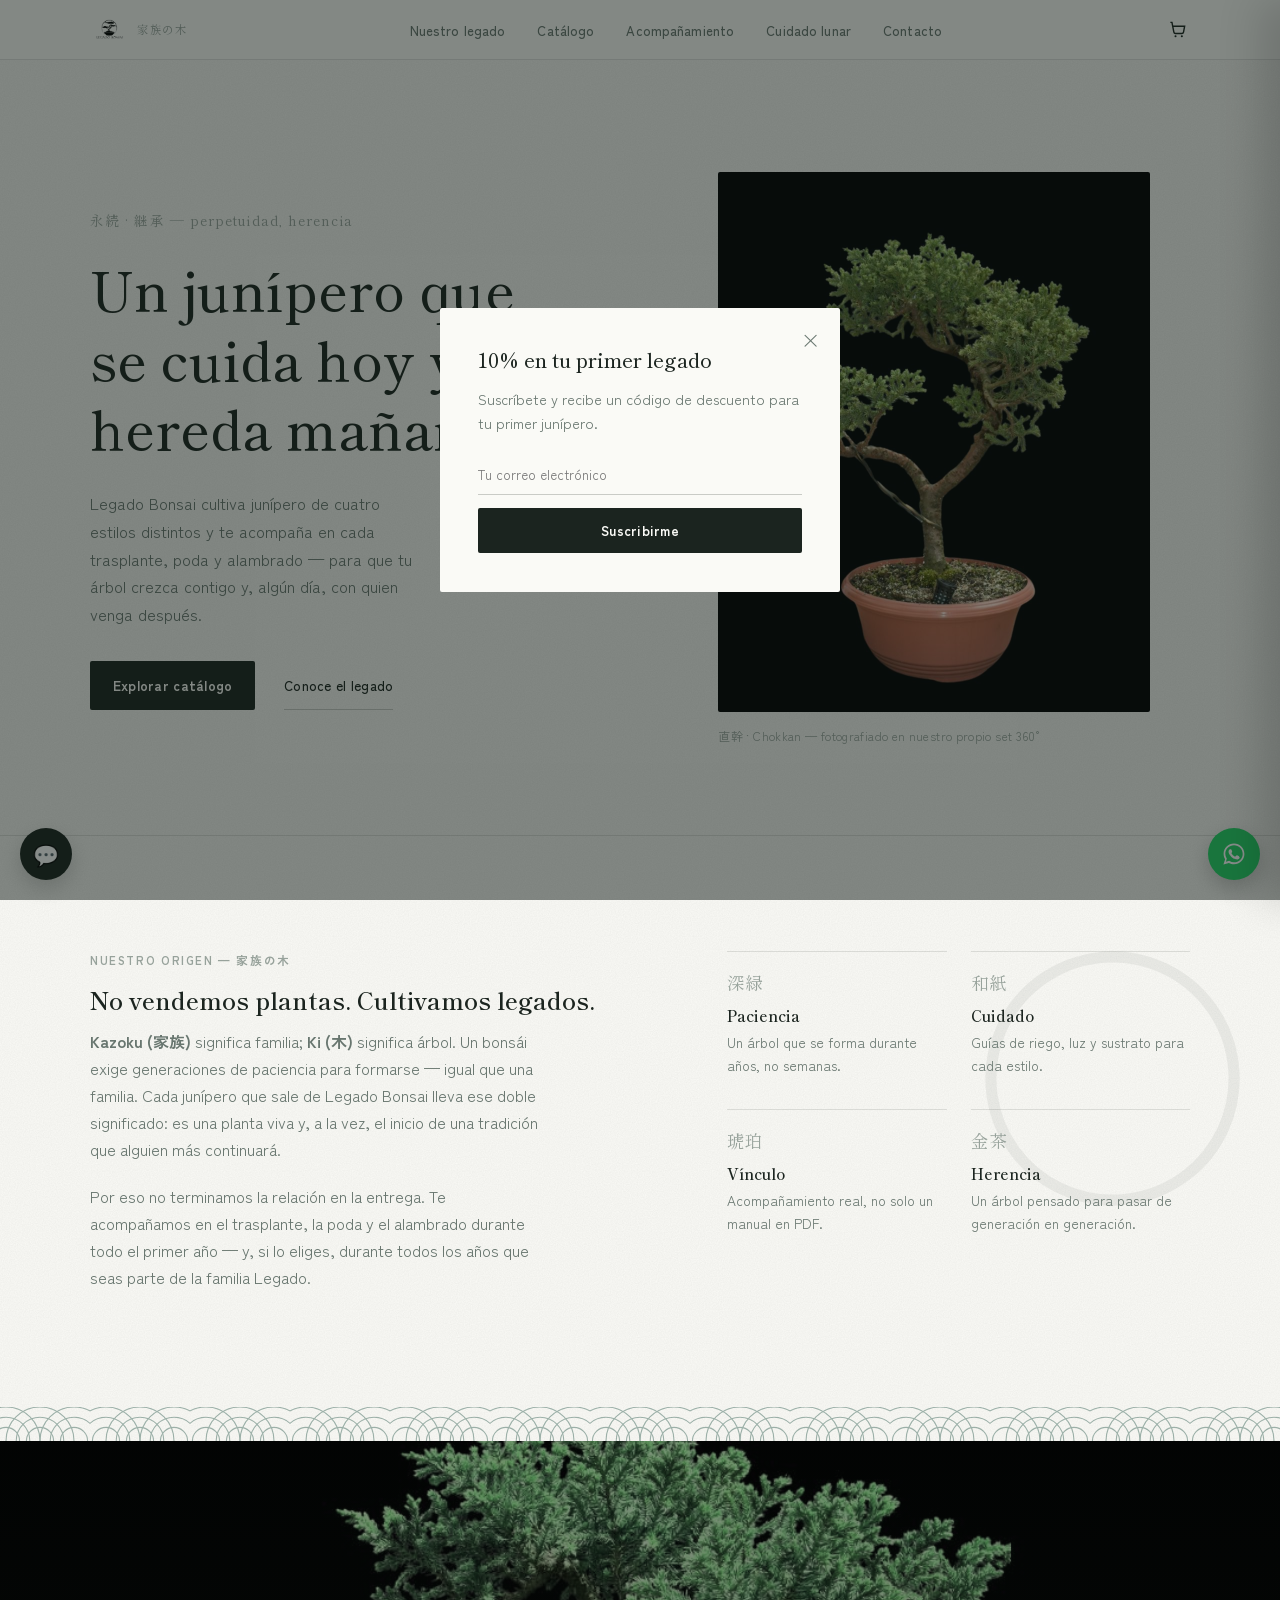
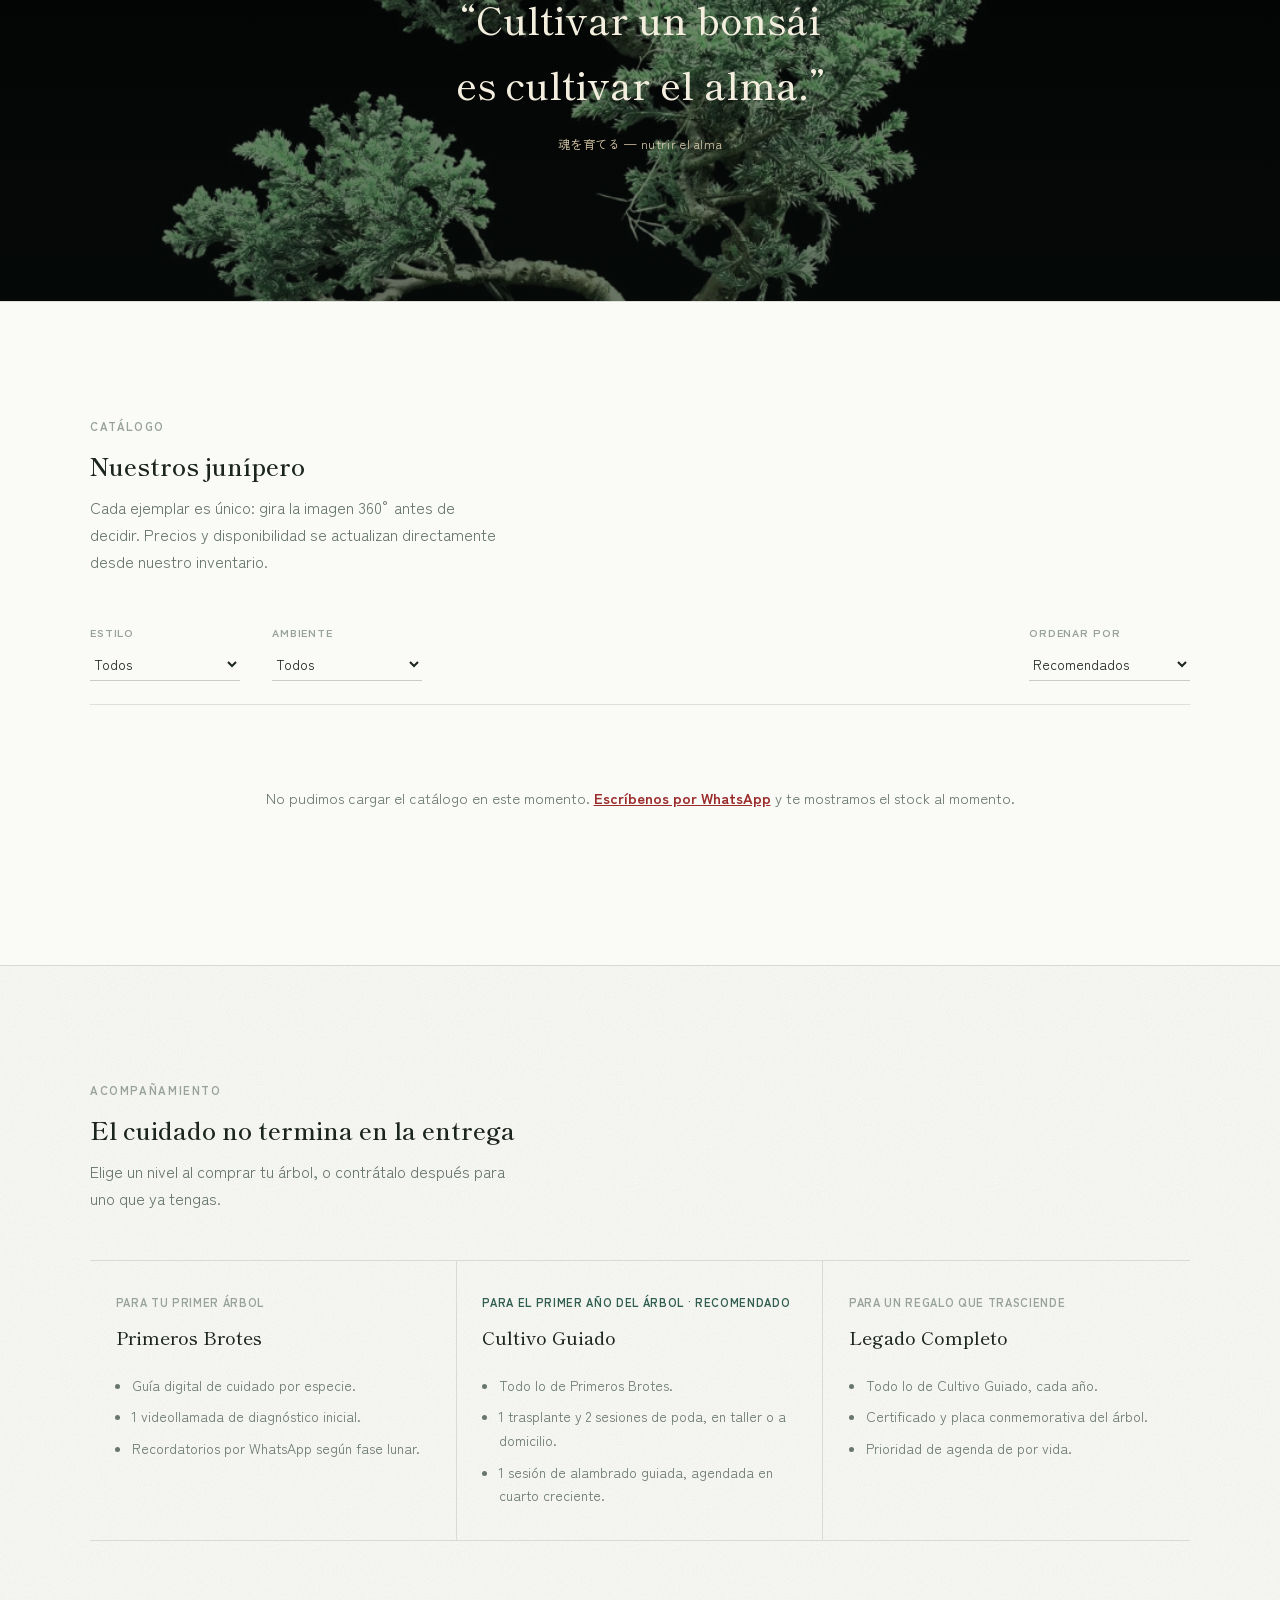
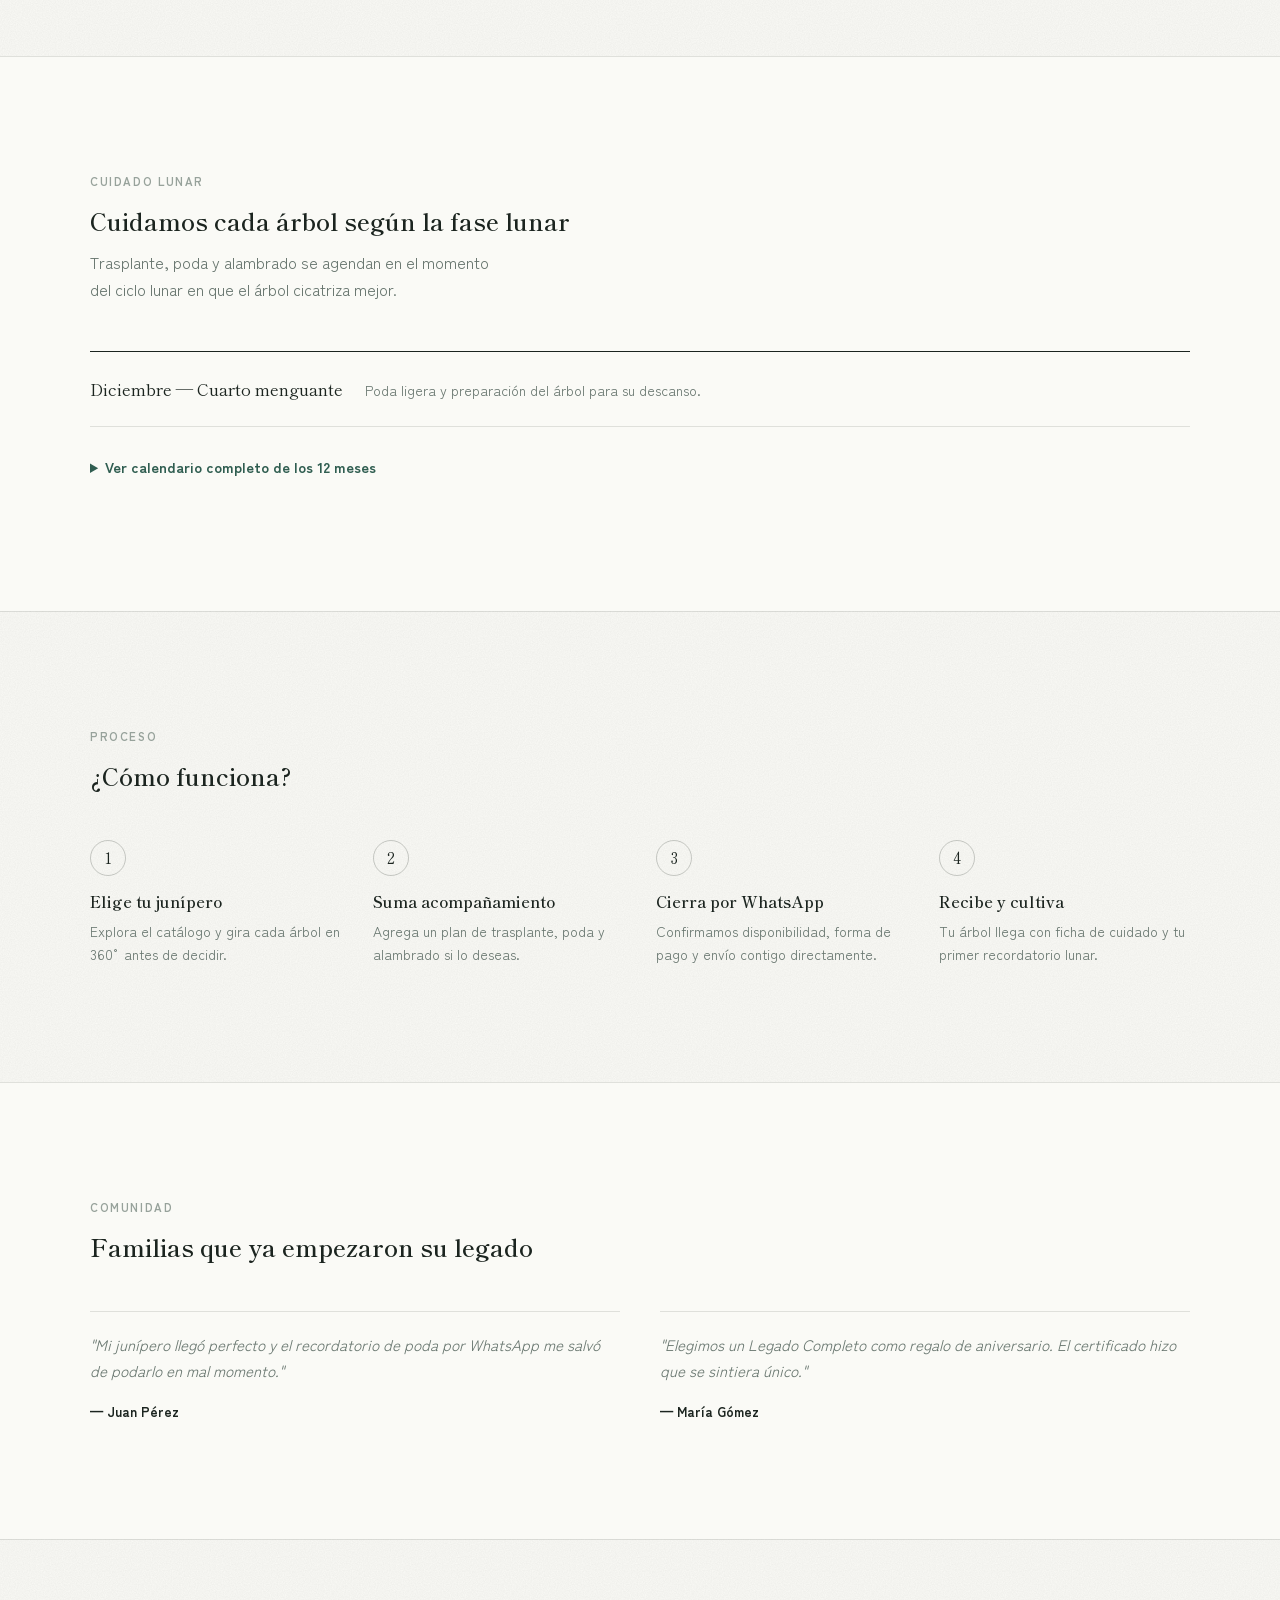
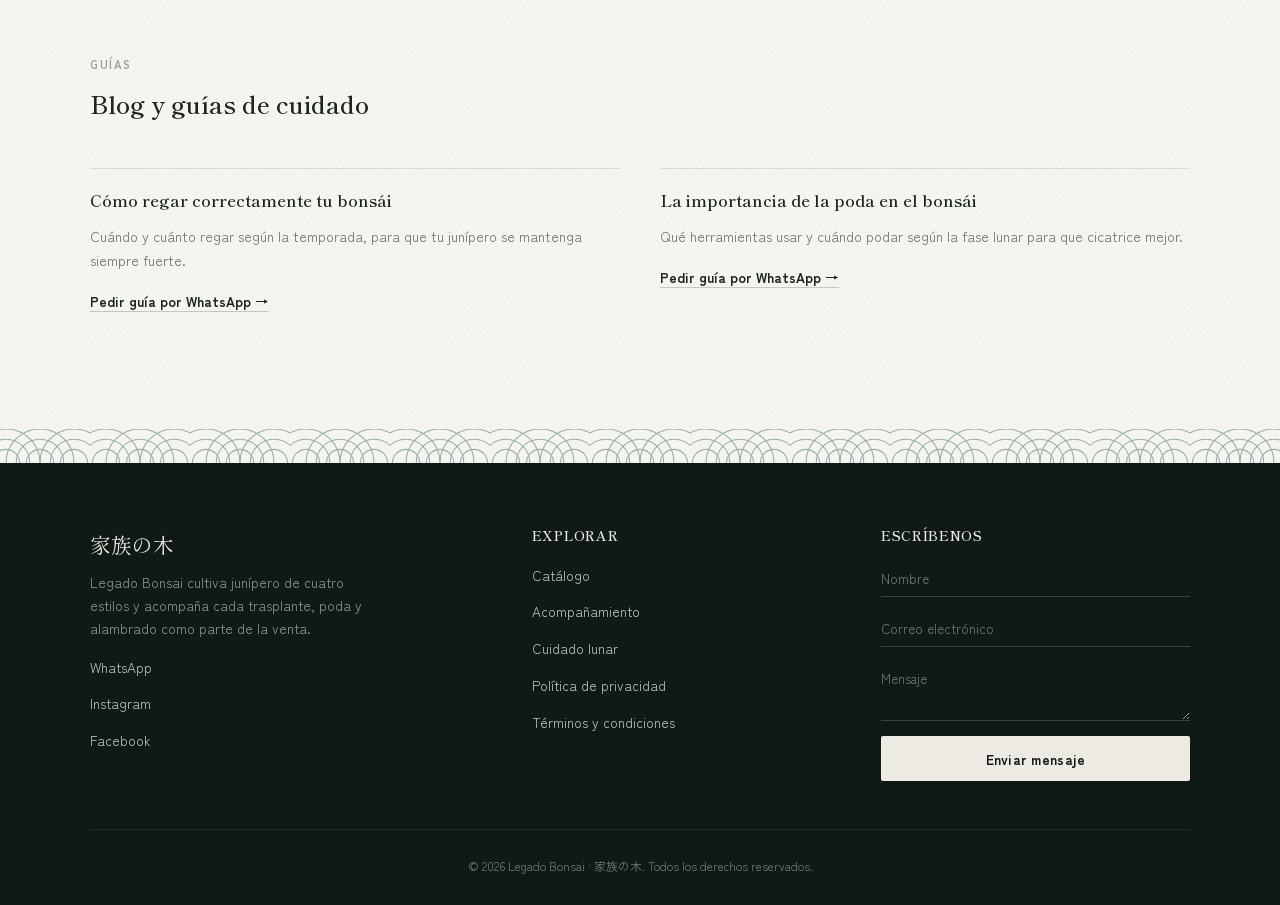
==== commit 42451e31: "Añadir capa de identidad japonesa: textura washi, divisor seigaiha, ensō y sección de cita con foto " ====
--- a/index.html
+++ b/index.html
@@ -72,6 +72,20 @@
         <div class="pillar"><div class="jp">琥珀</div><h4>Vínculo</h4><p>Acompañamiento real, no solo un manual en PDF.</p></div>
         <div class="pillar"><div class="jp">金茶</div><h4>Herencia</h4><p>Un árbol pensado para pasar de generación en generación.</p></div>
       </div>
+      <svg class="enso" viewBox="0 0 200 200" aria-hidden="true">
+        <path d="M100,24 A76,76 0 1,1 98,24.2" fill="none" stroke="currentColor" stroke-width="7" stroke-linecap="round"/>
+      </svg>
+    </div>
+  </section>
+
+  <div class="seigaiha" aria-hidden="true"></div>
+
+  <!-- CITA -->
+  <section class="quote-break">
+    <img src="imagenes/360/Bonsai2/bonsai2_01.jpg" alt="" aria-hidden="true">
+    <div class="quote-break-overlay">
+      <blockquote>“Cultivar un bonsái es cultivar el alma.”</blockquote>
+      <cite>魂を育てる — nutrir el alma</cite>
     </div>
   </section>
 
@@ -227,6 +241,8 @@
 
 </main>
 
+<div class="seigaiha" aria-hidden="true"></div>
+
 <footer class="site-footer" id="contacto">
   <div class="wrap">
     <div class="footer-grid">
--- a/styles.css
+++ b/styles.css
@@ -57,7 +57,9 @@
 html{ scroll-behavior:smooth; }
 body{
   margin:0;
-  background:var(--paper);
+  background:
+    url("data:image/svg+xml,%3Csvg xmlns='http://www.w3.org/2000/svg' width='180' height='180'%3E%3Cfilter id='n'%3E%3CfeTurbulence type='fractalNoise' baseFrequency='0.85' numOctaves='2' stitchTiles='stitch'/%3E%3CfeColorMatrix type='matrix' values='0 0 0 0 0  0 0 0 0 0  0 0 0 0 0  0 0 0 0.05 0'/%3E%3C/filter%3E%3Crect width='100%25' height='100%25' filter='url(%23n)'/%3E%3C/svg%3E"),
+    var(--paper);
   color:var(--ink);
   font-family:'Zen Kaku Gothic New','Hiragino Sans',sans-serif;
   font-size:16px;
@@ -159,15 +161,53 @@
 .hero-figure figcaption{ margin-top:.9rem; font-size:.76rem; color:var(--ink-faint); letter-spacing:.03em; }
 
 /* ---------------- SOBRE LA MARCA ---------------- */
-.brand-story{ display:grid; grid-template-columns:1.1fr .9fr; gap:clamp(2rem,6vw,4.5rem); align-items:start; }
+.brand-story{ display:grid; grid-template-columns:1.1fr .9fr; gap:clamp(2rem,6vw,4.5rem); align-items:start; position:relative; }
 @media (max-width:860px){ .brand-story{ grid-template-columns:1fr; } }
 .brand-story .prose p{ color:var(--ink-soft); margin:0 0 1.2em; max-width:56ch; }
 .brand-story .prose p:last-child{ margin:0; }
-.pillars{ display:grid; grid-template-columns:1fr 1fr; gap:2rem 1.5rem; }
+.pillars{ display:grid; grid-template-columns:1fr 1fr; gap:2rem 1.5rem; position:relative; z-index:1; }
 .pillar{ border-top:1px solid var(--line); padding-top:1rem; }
 .pillar .jp{ font-family:'Shippori Mincho',serif; color:var(--ink-faint); font-size:1.1rem; margin-bottom:.5rem; }
 .pillar h4{ font-size:.95rem; margin:0 0 .35rem; font-weight:600; }
 .pillar p{ font-size:.85rem; color:var(--ink-soft); margin:0; }
+
+/* Ensō — el trazo del círculo zen, como marca de agua discreta detrás de los pilares */
+.enso{
+  position:absolute; top:-2rem; right:-2rem; width:min(60%,320px); height:auto;
+  color:var(--ink); opacity:.06; pointer-events:none; z-index:0;
+}
+@media (max-width:860px){ .enso{ display:none; } }
+
+/* Seigaiha (青海波) — franja de olas, usada como cesura entre secciones */
+.seigaiha{
+  height:34px;
+  background-image:url("data:image/svg+xml,%3Csvg xmlns='http://www.w3.org/2000/svg' viewBox='0 0 100 50' width='100' height='50'%3E%3Cg fill='none' stroke='%232F5D50' stroke-width='1.6' opacity='0.45'%3E%3Cpath d='M-50,50 A50,50 0 0,1 50,50'/%3E%3Cpath d='M-35,50 A35,35 0 0,1 35,50'/%3E%3Cpath d='M-20,50 A20,20 0 0,1 20,50'/%3E%3Cpath d='M0,50 A50,50 0 0,1 100,50'/%3E%3Cpath d='M15,50 A35,35 0 0,1 85,50'/%3E%3Cpath d='M30,50 A20,20 0 0,1 70,50'/%3E%3Cpath d='M50,50 A50,50 0 0,1 150,50'/%3E%3Cpath d='M65,50 A35,35 0 0,1 135,50'/%3E%3Cpath d='M80,50 A20,20 0 0,1 120,50'/%3E%3C/g%3E%3C/svg%3E");
+  background-repeat:repeat-x; background-size:100px 34px; background-position:center;
+}
+@media (prefers-color-scheme: dark){
+  :root:not([data-theme="light"]) .seigaiha{
+    background-image:url("data:image/svg+xml,%3Csvg xmlns='http://www.w3.org/2000/svg' viewBox='0 0 100 50' width='100' height='50'%3E%3Cg fill='none' stroke='%238FBFAC' stroke-width='1.6' opacity='0.4'%3E%3Cpath d='M-50,50 A50,50 0 0,1 50,50'/%3E%3Cpath d='M-35,50 A35,35 0 0,1 35,50'/%3E%3Cpath d='M-20,50 A20,20 0 0,1 20,50'/%3E%3Cpath d='M0,50 A50,50 0 0,1 100,50'/%3E%3Cpath d='M15,50 A35,35 0 0,1 85,50'/%3E%3Cpath d='M30,50 A20,20 0 0,1 70,50'/%3E%3Cpath d='M50,50 A50,50 0 0,1 150,50'/%3E%3Cpath d='M65,50 A35,35 0 0,1 135,50'/%3E%3Cpath d='M80,50 A20,20 0 0,1 120,50'/%3E%3C/g%3E%3C/svg%3E");
+  }
+}
+:root[data-theme="dark"] .seigaiha{
+  background-image:url("data:image/svg+xml,%3Csvg xmlns='http://www.w3.org/2000/svg' viewBox='0 0 100 50' width='100' height='50'%3E%3Cg fill='none' stroke='%238FBFAC' stroke-width='1.6' opacity='0.4'%3E%3Cpath d='M-50,50 A50,50 0 0,1 50,50'/%3E%3Cpath d='M-35,50 A35,35 0 0,1 35,50'/%3E%3Cpath d='M-20,50 A20,20 0 0,1 20,50'/%3E%3Cpath d='M0,50 A50,50 0 0,1 100,50'/%3E%3Cpath d='M15,50 A35,35 0 0,1 85,50'/%3E%3Cpath d='M30,50 A20,20 0 0,1 70,50'/%3E%3Cpath d='M50,50 A50,50 0 0,1 150,50'/%3E%3Cpath d='M65,50 A35,35 0 0,1 135,50'/%3E%3Cpath d='M80,50 A20,20 0 0,1 120,50'/%3E%3C/g%3E%3C/svg%3E");
+}
+
+/* Cita a pantalla completa */
+.quote-break{ position:relative; height:clamp(320px,48vw,460px); overflow:hidden; }
+.quote-break img{
+  width:100%; height:100%; object-fit:cover; object-position:center 30%;
+  filter:grayscale(.55) sepia(.18) saturate(1.3) hue-rotate(45deg) brightness(.65);
+}
+.quote-break-overlay{
+  position:absolute; inset:0; display:flex; flex-direction:column; align-items:center; justify-content:center;
+  text-align:center; padding:2rem; background:linear-gradient(0deg, rgba(15,25,21,.35), rgba(15,25,21,.15));
+}
+.quote-break blockquote{
+  margin:0; font-family:'Shippori Mincho',serif; font-weight:500; color:#F4EEDF;
+  font-size:clamp(1.5rem,4vw,2.4rem); max-width:18ch; text-wrap:balance;
+}
+.quote-break cite{ margin-top:1.1rem; font-style:normal; font-size:.78rem; letter-spacing:.05em; color:#D8C9A8; }
 
 /* ---------------- FILTROS / CATALOGO ---------------- */
 .filters-bar{
@@ -424,3 +464,19 @@
 #chat-footer a{ color:var(--ink); font-weight:600; text-decoration:underline; }
 
 .visually-hidden{ position:absolute; width:1px; height:1px; overflow:hidden; clip:rect(0 0 0 0); }
+
+/* ---------------- SCROLL REVEAL ---------------- */
+.section-head, .pillar, .tier-card, .step, .testimonial, .blog-post, .quote-break-overlay, .card{
+  opacity:0; transform:translateY(18px); transition:opacity .7s ease, transform .7s ease;
+}
+.section-head.in-view, .pillar.in-view, .tier-card.in-view, .step.in-view,
+.testimonial.in-view, .blog-post.in-view, .quote-break-overlay.in-view, .card.in-view{
+  opacity:1; transform:none;
+}
+.enso{ stroke-dasharray:600; stroke-dashoffset:600; transition:stroke-dashoffset 1.6s ease; }
+.enso.in-view{ stroke-dashoffset:0; }
+@media (prefers-reduced-motion: reduce){
+  .section-head, .pillar, .tier-card, .step, .testimonial, .blog-post, .quote-break-overlay, .card, .enso{
+    opacity:1; transform:none; transition:none; stroke-dashoffset:0;
+  }
+}
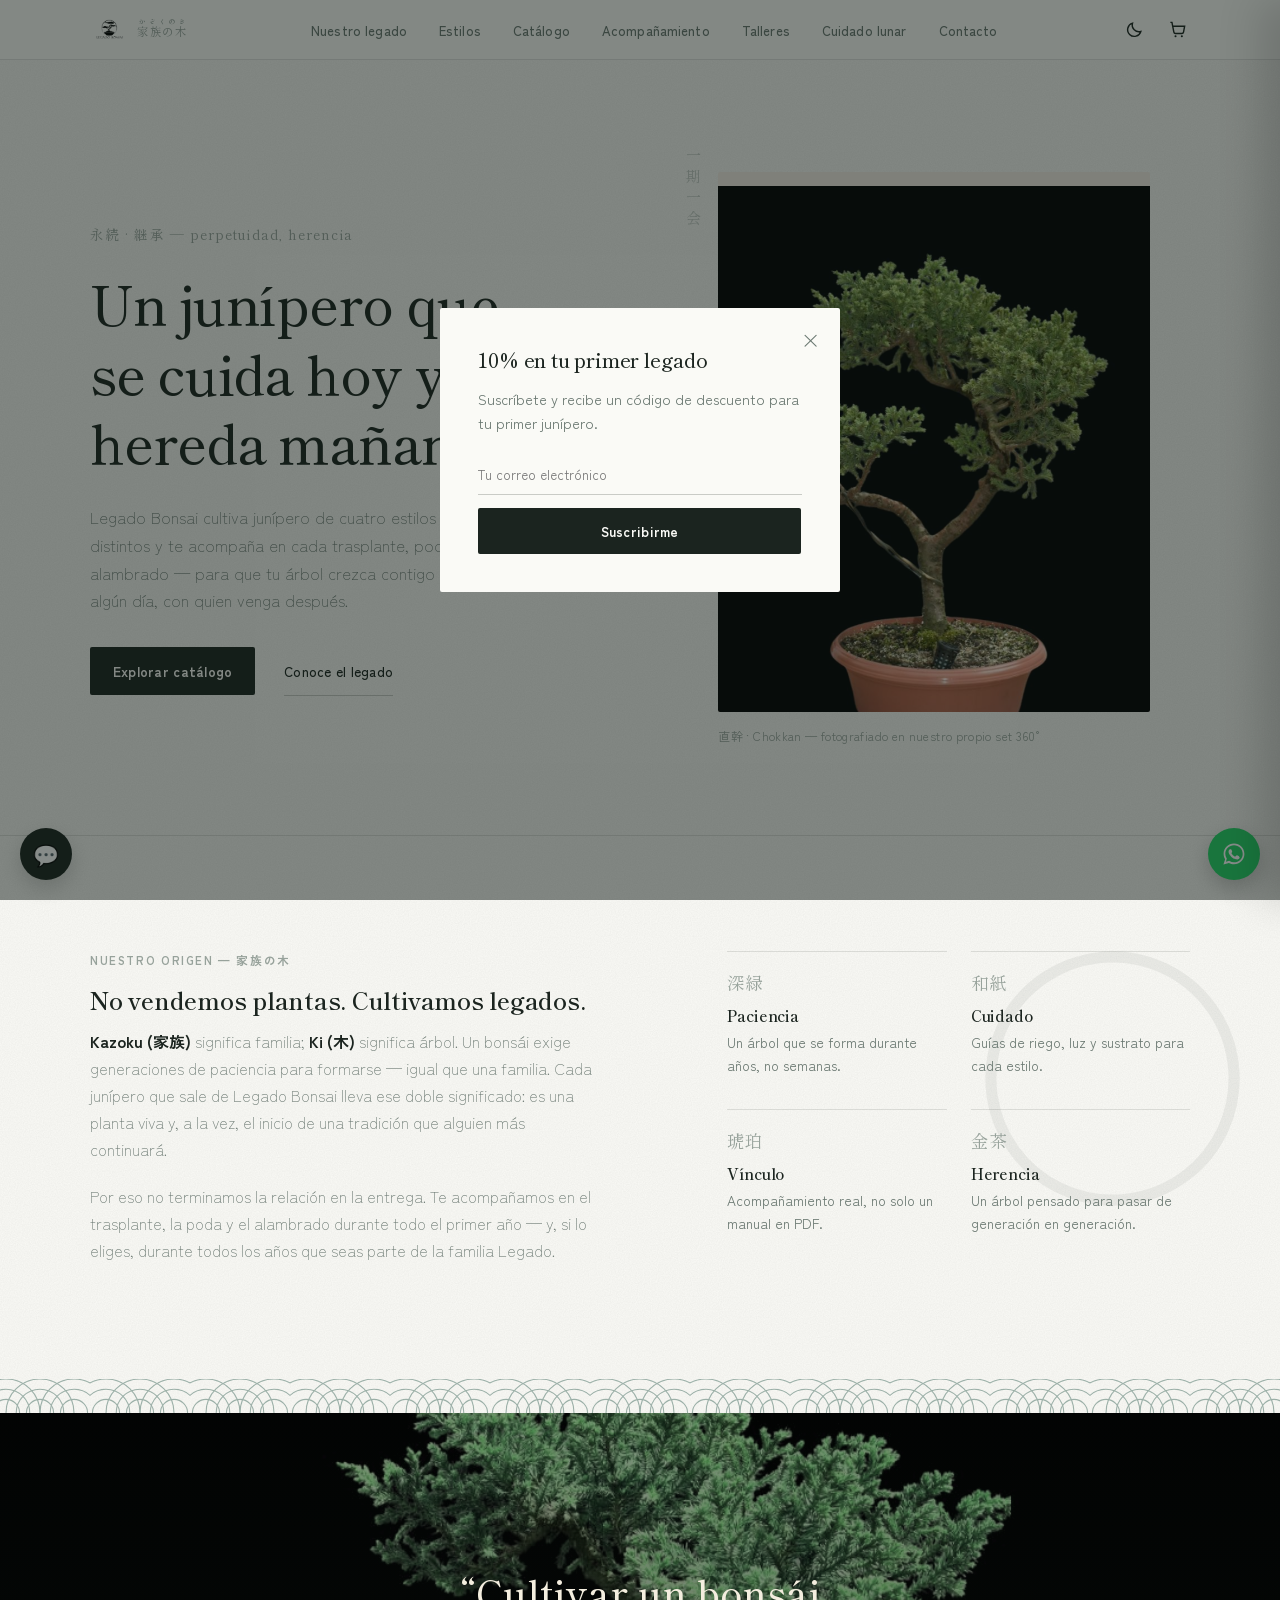
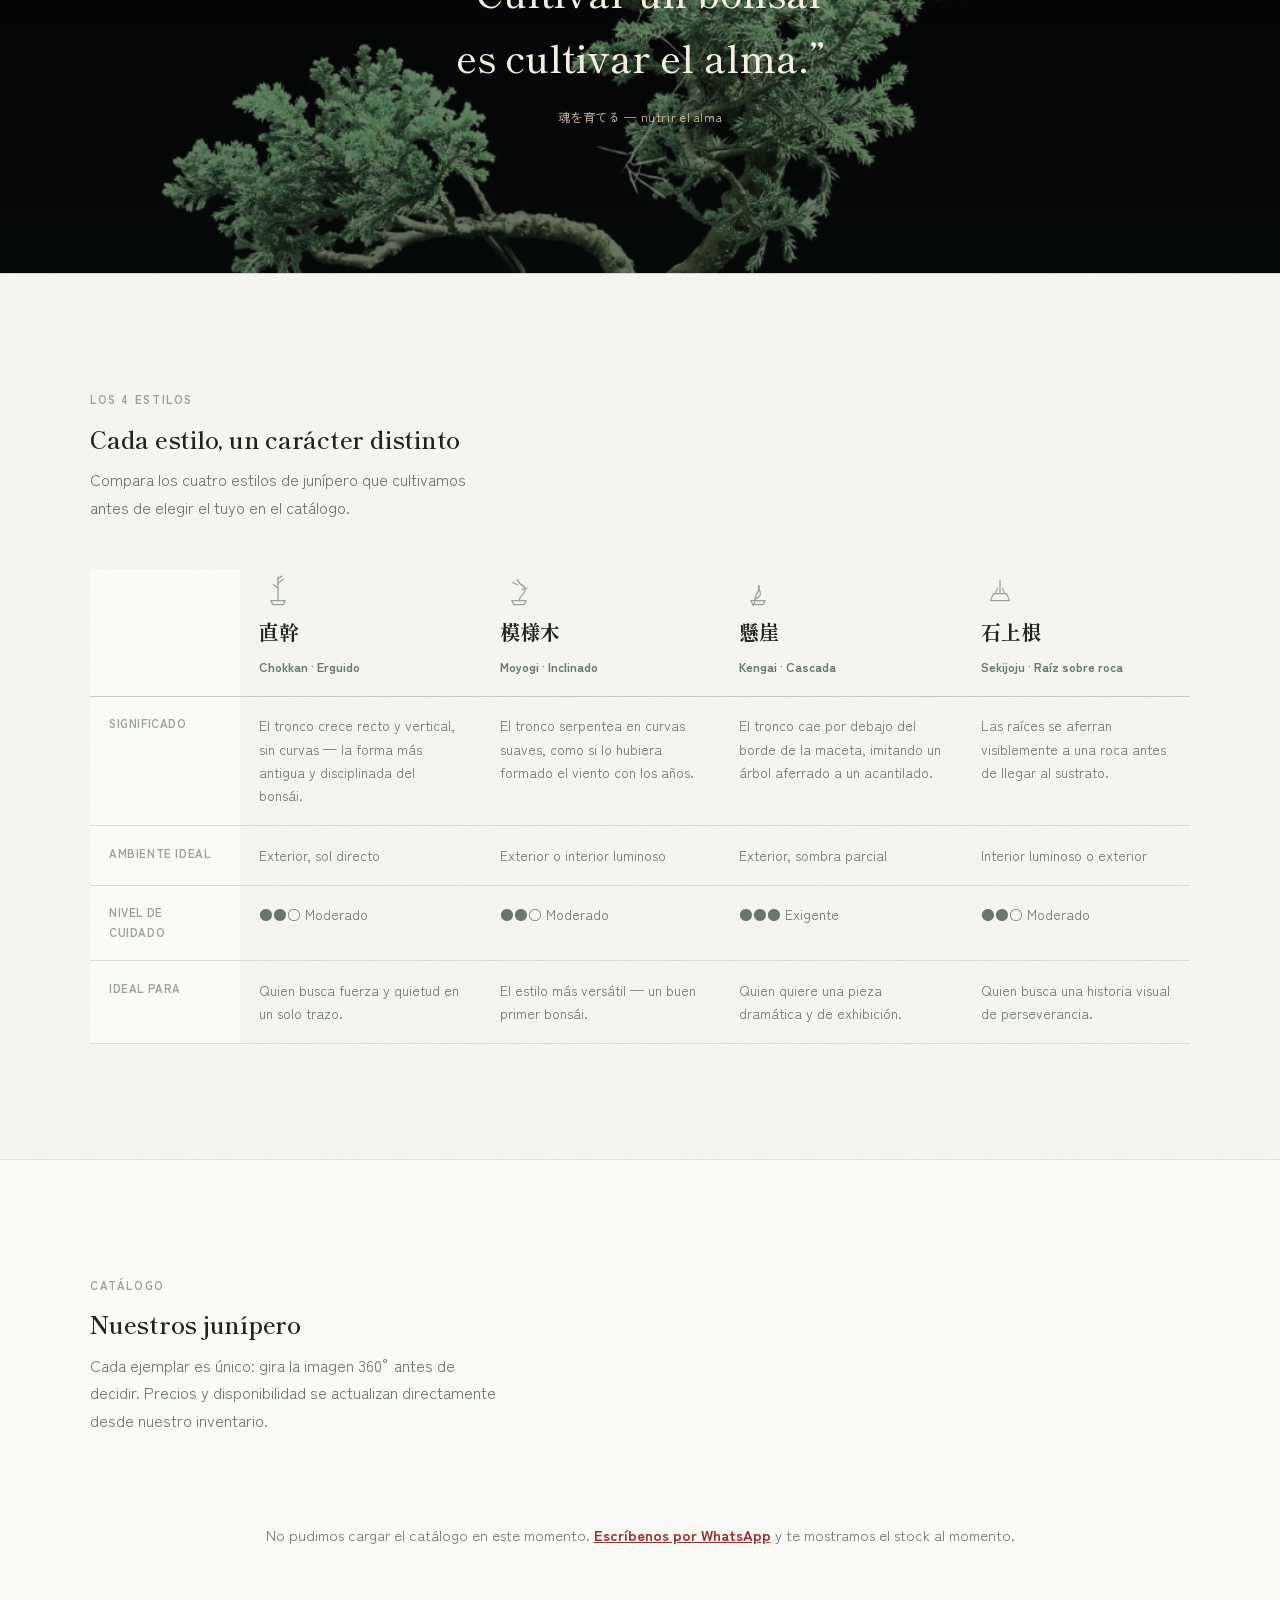
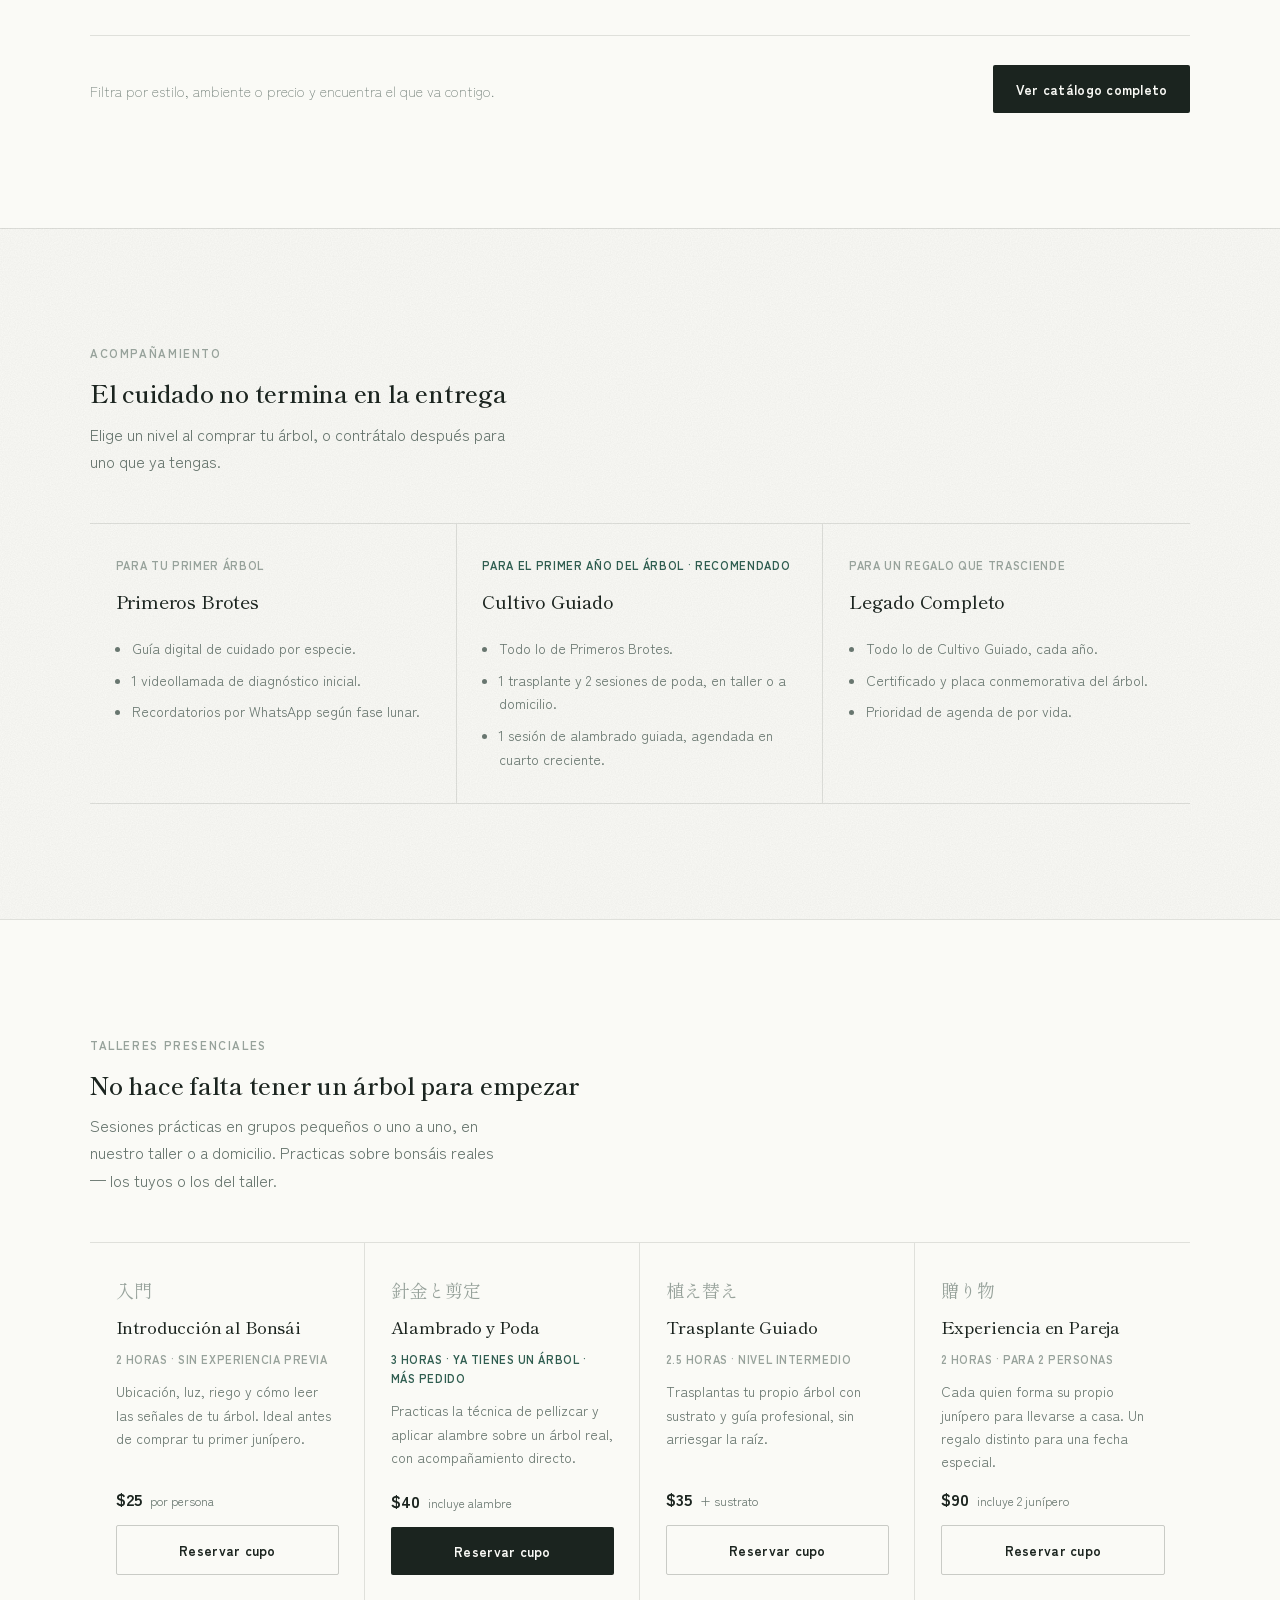
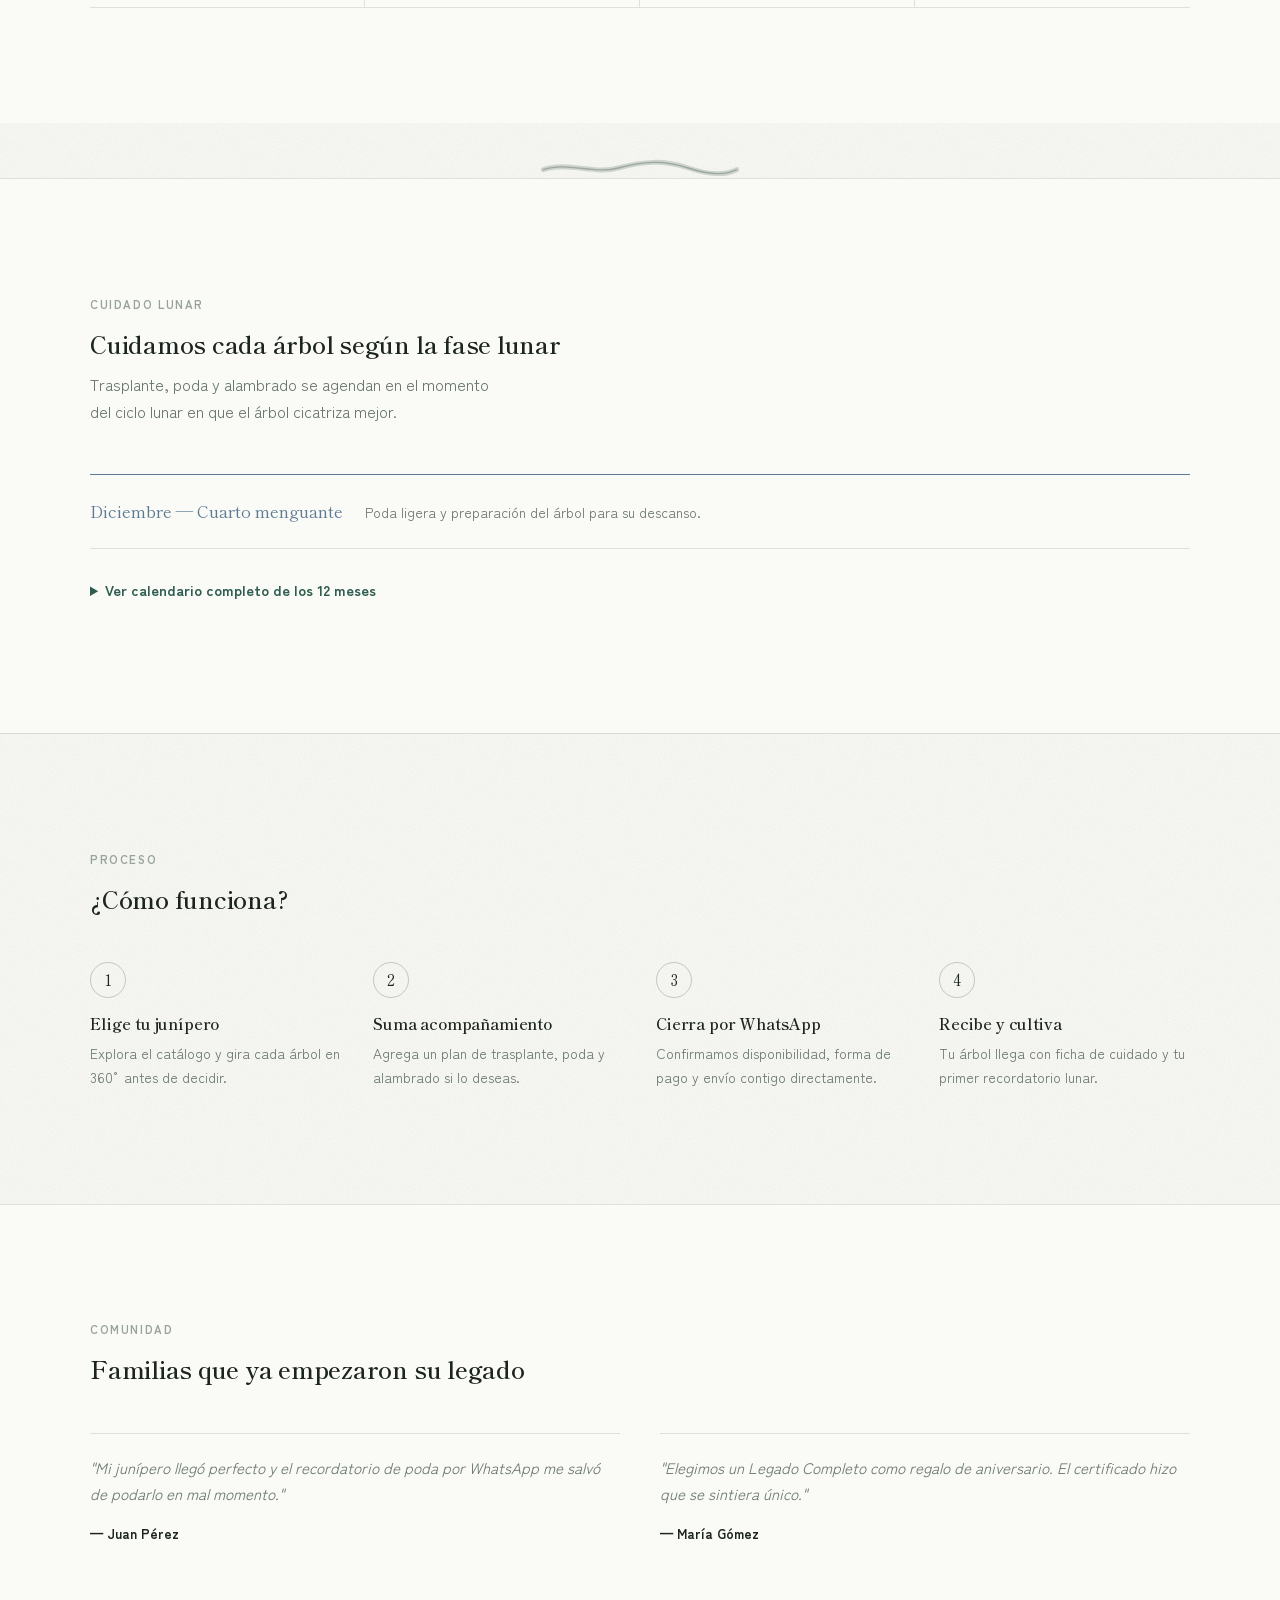
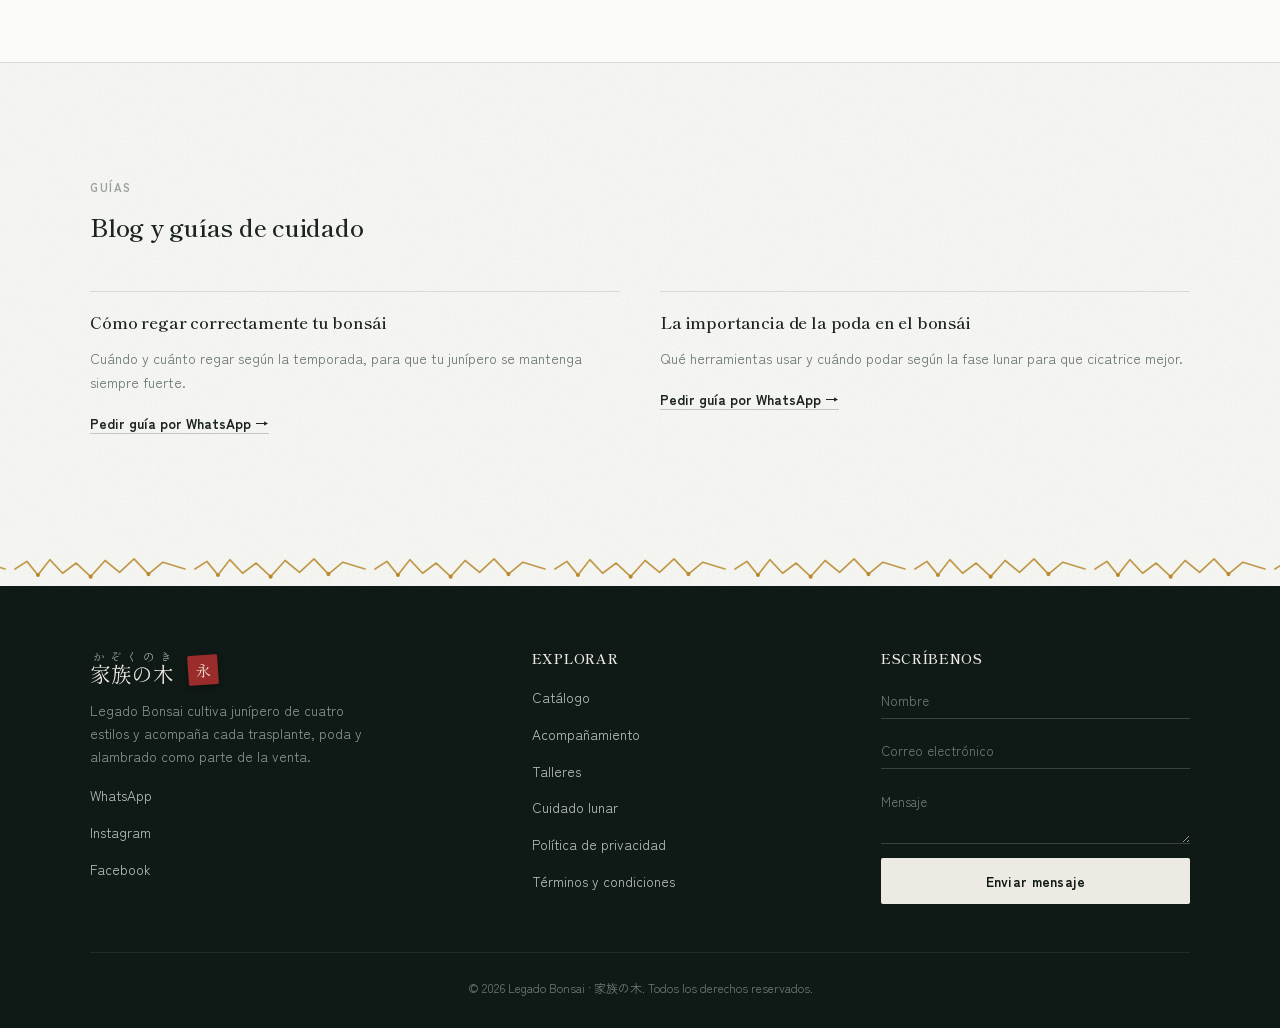
==== commit c2989a07: "Sistema de inventario: app de registro móvil, backend Apps Script y tienda conectada al Sheet de ges" ====
--- a/index.html
+++ b/index.html
@@ -8,6 +8,12 @@
 <link rel="preconnect" href="https://fonts.googleapis.com">
 <link href="https://fonts.googleapis.com/css2?family=Shippori+Mincho:wght@400;500;600;700&family=Zen+Kaku+Gothic+New:wght@300;400;500;700&display=swap" rel="stylesheet">
 <link rel="stylesheet" href="styles.css">
+<script>
+  (function(){
+    var t = localStorage.getItem('legadoBonsaiTheme');
+    if (t === 'dark' || t === 'light') document.documentElement.setAttribute('data-theme', t);
+  })();
+</script>
 </head>
 <body>
 
@@ -15,16 +21,22 @@
   <nav class="nav wrap">
     <a class="brand" href="#inicio">
       <img src="assets/img/logo-negro.png" alt="Legado Bonsai">
-      <span class="jp">家族の木</span>
+      <span class="jp"><ruby>家族の木<rt>かぞくのき</rt></ruby></span>
     </a>
     <ul class="nav-links">
       <li><a href="#marca">Nuestro legado</a></li>
-      <li><a href="#catalogo">Catálogo</a></li>
+      <li><a href="#estilos">Estilos</a></li>
+      <li><a href="catalogo.html">Catálogo</a></li>
       <li><a href="#servicios">Acompañamiento</a></li>
+      <li><a href="#talleres">Talleres</a></li>
       <li><a href="#calendario">Cuidado lunar</a></li>
       <li><a href="#contacto">Contacto</a></li>
     </ul>
     <div class="nav-actions">
+      <button class="icon-btn" id="theme-toggle-btn" aria-label="Cambiar a modo oscuro">
+        <svg id="theme-icon-dark" viewBox="0 0 24 24" fill="none" stroke="currentColor" stroke-width="1.8"><path d="M20 14.5A8.5 8.5 0 0 1 9.5 4 8.5 8.5 0 1 0 20 14.5Z"/></svg>
+        <svg id="theme-icon-light" viewBox="0 0 24 24" fill="none" stroke="currentColor" stroke-width="1.8" style="display:none"><circle cx="12" cy="12" r="4.2"/><path d="M12 2.5v2.4M12 19.1v2.4M4.4 4.4l1.7 1.7M17.9 17.9l1.7 1.7M2.5 12h2.4M19.1 12h2.4M4.4 19.6l1.7-1.7M17.9 6.1l1.7-1.7"/></svg>
+      </button>
       <button class="icon-btn" id="cart-open-btn" aria-label="Abrir carrito">
         <svg viewBox="0 0 24 24" fill="none" stroke="currentColor" stroke-width="1.8"><path d="M3 3h2l2.4 12.4a2 2 0 0 0 2 1.6h8.2a2 2 0 0 0 2-1.6L21 8H6"/><circle cx="9.5" cy="20.5" r="1.3" fill="currentColor" stroke="none"/><circle cx="17.5" cy="20.5" r="1.3" fill="currentColor" stroke="none"/></svg>
         <span class="cart-count visually-hidden" id="cart-count">0</span>
@@ -46,11 +58,12 @@
         <h1>Un junípero que se cuida hoy y se hereda mañana.</h1>
         <p class="lede">Legado Bonsai cultiva junípero de cuatro estilos distintos y te acompaña en cada trasplante, poda y alambrado — para que tu árbol crezca contigo y, algún día, con quien venga después.</p>
         <div class="hero-ctas">
-          <a href="#catalogo" class="btn btn-primary">Explorar catálogo</a>
+          <a href="catalogo.html" class="btn btn-primary">Explorar catálogo</a>
           <a href="#marca" class="btn btn-ghost">Conoce el legado</a>
         </div>
       </div>
       <figure class="hero-figure">
+        <div class="vertical-jp" aria-hidden="true">一期一会</div>
         <div class="frame"><img src="imagenes/360/Bonsai1/bonsai1_01.jpg" alt="Junípero Legado Bonsai, estilo erguido"></div>
         <figcaption>直幹 · Chokkan — fotografiado en nuestro propio set 360°</figcaption>
       </figure>
@@ -89,6 +102,100 @@
     </div>
   </section>
 
+  <!-- ESTILOS -->
+  <section class="section" id="estilos">
+    <div class="wrap">
+      <div class="section-head">
+        <div class="eyebrow">Los 4 estilos</div>
+        <h2>Cada estilo, un carácter distinto</h2>
+        <p>Compara los cuatro estilos de junípero que cultivamos antes de elegir el tuyo en el catálogo.</p>
+      </div>
+      <div class="styles-compare-wrap">
+        <table class="styles-compare">
+          <thead>
+            <tr>
+              <th class="row-label"></th>
+              <th>
+                <div class="style-col">
+                  <svg class="style-icon" viewBox="0 0 48 48" fill="none" stroke="currentColor" stroke-width="1.6" stroke-linecap="round" stroke-linejoin="round">
+                    <path d="M15 40h18l-2.5 5h-13z"/>
+                    <path d="M24 40V10"/>
+                    <path d="M24 18l7-5M24 24l-6-4M24 12l5-3"/>
+                  </svg>
+                  <span class="style-jp">直幹</span>
+                  <span class="style-name">Chokkan · Erguido</span>
+                </div>
+              </th>
+              <th>
+                <div class="style-col">
+                  <svg class="style-icon" viewBox="0 0 48 48" fill="none" stroke="currentColor" stroke-width="1.6" stroke-linecap="round" stroke-linejoin="round">
+                    <path d="M15 40h18l-2.5 5h-13z"/>
+                    <path d="M24 40c0-6 8-8 8-14s-10-6-10-13"/>
+                    <path d="M22 20l-6-3M28 26l6-2"/>
+                  </svg>
+                  <span class="style-jp">模様木</span>
+                  <span class="style-name">Moyogi · Inclinado</span>
+                </div>
+              </th>
+              <th>
+                <div class="style-col">
+                  <svg class="style-icon" viewBox="0 0 48 48" fill="none" stroke="currentColor" stroke-width="1.6" stroke-linecap="round" stroke-linejoin="round">
+                    <path d="M15 40h18l-2.5 5h-13z"/>
+                    <path d="M20 40c0-4 6-3 7-8s-4-6-2-11"/>
+                    <path d="M25 21c2 5-2 8-4 13s0 9-3 12"/>
+                  </svg>
+                  <span class="style-jp">懸崖</span>
+                  <span class="style-name">Kengai · Cascada</span>
+                </div>
+              </th>
+              <th>
+                <div class="style-col">
+                  <svg class="style-icon" viewBox="0 0 48 48" fill="none" stroke="currentColor" stroke-width="1.6" stroke-linecap="round" stroke-linejoin="round">
+                    <path d="M12 40c2-6 4-9 4-9h16s2 3 4 9z"/>
+                    <path d="M24 31V14"/>
+                    <path d="M18 31c1-4 3-6 3-6M30 31c-1-4-3-6-3-6"/>
+                  </svg>
+                  <span class="style-jp">石上根</span>
+                  <span class="style-name">Sekijoju · Raíz sobre roca</span>
+                </div>
+              </th>
+            </tr>
+          </thead>
+          <tbody>
+            <tr>
+              <td class="row-label">Significado</td>
+              <td>El tronco crece recto y vertical, sin curvas — la forma más antigua y disciplinada del bonsái.</td>
+              <td>El tronco serpentea en curvas suaves, como si lo hubiera formado el viento con los años.</td>
+              <td>El tronco cae por debajo del borde de la maceta, imitando un árbol aferrado a un acantilado.</td>
+              <td>Las raíces se aferran visiblemente a una roca antes de llegar al sustrato.</td>
+            </tr>
+            <tr>
+              <td class="row-label">Ambiente ideal</td>
+              <td>Exterior, sol directo</td>
+              <td>Exterior o interior luminoso</td>
+              <td>Exterior, sombra parcial</td>
+              <td>Interior luminoso o exterior</td>
+            </tr>
+            <tr>
+              <td class="row-label">Nivel de cuidado</td>
+              <td>●●○ Moderado</td>
+              <td>●●○ Moderado</td>
+              <td>●●● Exigente</td>
+              <td>●●○ Moderado</td>
+            </tr>
+            <tr>
+              <td class="row-label">Ideal para</td>
+              <td>Quien busca fuerza y quietud en un solo trazo.</td>
+              <td>El estilo más versátil — un buen primer bonsái.</td>
+              <td>Quien quiere una pieza dramática y de exhibición.</td>
+              <td>Quien busca una historia visual de perseverancia.</td>
+            </tr>
+          </tbody>
+        </table>
+      </div>
+    </div>
+  </section>
+
   <!-- CATALOGO -->
   <section class="section alt" id="catalogo">
     <div class="wrap">
@@ -98,35 +205,27 @@
         <p>Cada ejemplar es único: gira la imagen 360° antes de decidir. Precios y disponibilidad se actualizan directamente desde nuestro inventario.</p>
       </div>
 
-      <div class="filters-bar">
-        <div class="filters-row">
-          <div class="filter-group">
-            <label for="filter-estilo">Estilo</label>
-            <select id="filter-estilo"><option value="all">Todos</option></select>
-          </div>
-          <div class="filter-group">
-            <label for="filter-ambiente">Ambiente</label>
-            <select id="filter-ambiente">
-              <option value="all">Todos</option>
-              <option value="exterior">Exterior</option>
-              <option value="interior">Interior</option>
-            </select>
-          </div>
-        </div>
-        <div class="filter-group">
-          <label for="sort-by">Ordenar por</label>
-          <select id="sort-by">
-            <option value="default">Recomendados</option>
-            <option value="price-asc">Precio: menor a mayor</option>
-            <option value="price-desc">Precio: mayor a menor</option>
-            <option value="name-asc">Nombre: A-Z</option>
-            <option value="name-desc">Nombre: Z-A</option>
-          </select>
-        </div>
-      </div>
-
       <div id="catalog-status" class="catalog-status">Cargando el catálogo…</div>
-      <div class="product-grid" id="product-grid"></div>
+
+      <div class="carousel-wrap" id="carousel-wrap" hidden>
+        <div class="carousel-head">
+          <h3>Destacados</h3>
+          <a href="catalogo.html" class="carousel-see-all">Ver catálogo completo →</a>
+        </div>
+        <div class="carousel-track-wrap">
+          <button class="carousel-nav prev" id="carousel-prev" aria-label="Anterior">&#8249;</button>
+          <div class="carousel-track" id="carousel-track"></div>
+          <button class="carousel-nav next" id="carousel-next" aria-label="Siguiente">&#8250;</button>
+        </div>
+      </div>
+
+      <div class="catalog-cta" id="catalog-cta" hidden>
+        <div>
+          <div class="catalog-cta-count" id="catalog-cta-count"></div>
+          <p>Filtra por estilo, ambiente o precio y encuentra el que va contigo.</p>
+        </div>
+        <a href="catalogo.html" class="btn btn-primary">Ver catálogo completo</a>
+      </div>
     </div>
   </section>
 
@@ -170,6 +269,59 @@
     </div>
   </section>
 
+  <!-- TALLERES -->
+  <section class="section alt" id="talleres">
+    <div class="wrap">
+      <div class="section-head">
+        <div class="eyebrow">Talleres presenciales</div>
+        <h2>No hace falta tener un árbol para empezar</h2>
+        <p>Sesiones prácticas en grupos pequeños o uno a uno, en nuestro taller o a domicilio. Practicas sobre bonsáis reales — los tuyos o los del taller.</p>
+      </div>
+      <!-- TODO: confirmar cupos, fechas y precios vigentes antes de publicar -->
+      <div class="workshop-grid">
+        <div class="workshop-card">
+          <div class="jp">入門</div>
+          <h3>Introducción al Bonsái</h3>
+          <div class="meta">2 horas · Sin experiencia previa</div>
+          <p>Ubicación, luz, riego y cómo leer las señales de tu árbol. Ideal antes de comprar tu primer junípero.</p>
+          <div class="workshop-price">$25 <span>por persona</span></div>
+          <a class="btn btn-outline btn-block" href="https://wa.me/593988731431?text=Quiero%20reservar%20cupo%20en%20el%20taller%20de%20Introducci%C3%B3n%20al%20Bonsai" target="_blank" rel="noopener">Reservar cupo</a>
+        </div>
+        <div class="workshop-card highlight">
+          <div class="jp">針金と剪定</div>
+          <h3>Alambrado y Poda</h3>
+          <div class="meta">3 horas · Ya tienes un árbol</div>
+          <p>Practicas la técnica de pellizcar y aplicar alambre sobre un árbol real, con acompañamiento directo.</p>
+          <div class="workshop-price">$40 <span>incluye alambre</span></div>
+          <a class="btn btn-primary btn-block" href="https://wa.me/593988731431?text=Quiero%20reservar%20cupo%20en%20el%20taller%20de%20Alambrado%20y%20Poda" target="_blank" rel="noopener">Reservar cupo</a>
+        </div>
+        <div class="workshop-card">
+          <div class="jp">植え替え</div>
+          <h3>Trasplante Guiado</h3>
+          <div class="meta">2.5 horas · Nivel intermedio</div>
+          <p>Trasplantas tu propio árbol con sustrato y guía profesional, sin arriesgar la raíz.</p>
+          <div class="workshop-price">$35 <span>+ sustrato</span></div>
+          <a class="btn btn-outline btn-block" href="https://wa.me/593988731431?text=Quiero%20reservar%20cupo%20en%20el%20taller%20de%20Trasplante%20Guiado" target="_blank" rel="noopener">Reservar cupo</a>
+        </div>
+        <div class="workshop-card">
+          <div class="jp">贈り物</div>
+          <h3>Experiencia en Pareja</h3>
+          <div class="meta">2 horas · Para 2 personas</div>
+          <p>Cada quien forma su propio junípero para llevarse a casa. Un regalo distinto para una fecha especial.</p>
+          <div class="workshop-price">$90 <span>incluye 2 junípero</span></div>
+          <a class="btn btn-outline btn-block" href="https://wa.me/593988731431?text=Quiero%20reservar%20la%20Experiencia%20en%20Pareja" target="_blank" rel="noopener">Reservar cupo</a>
+        </div>
+      </div>
+    </div>
+  </section>
+
+  <div class="shodo" aria-hidden="true">
+    <svg viewBox="0 0 240 24" xmlns="http://www.w3.org/2000/svg">
+      <path d="M4 14c30-10 60 6 90-2s54-10 84 0 46 8 58 2" fill="none" stroke="currentColor" stroke-width="6" stroke-linecap="round" opacity="0.4"/>
+      <path d="M4 14c30-10 60 6 90-2s54-10 84 0 46 8 58 2" fill="none" stroke="currentColor" stroke-width="1.6" stroke-linecap="round" opacity="0.9"/>
+    </svg>
+  </div>
+
   <!-- CALENDARIO LUNAR -->
   <section class="section alt" id="calendario">
     <div class="wrap">
@@ -241,13 +393,16 @@
 
 </main>
 
-<div class="seigaiha" aria-hidden="true"></div>
+<div class="kintsugi" aria-hidden="true"></div>
 
 <footer class="site-footer" id="contacto">
   <div class="wrap">
     <div class="footer-grid">
       <div>
-        <div class="jp">家族の木</div>
+        <div class="footer-mark">
+          <div class="jp"><ruby>家族の木<rt>かぞくのき</rt></ruby></div>
+          <span class="hanko" aria-hidden="true">永</span>
+        </div>
         <p>Legado Bonsai cultiva junípero de cuatro estilos y acompaña cada trasplante, poda y alambrado como parte de la venta.</p>
         <ul class="footer-links">
           <li><a href="https://wa.me/593988731431" target="_blank" rel="noopener">WhatsApp</a></li>
@@ -258,8 +413,9 @@
       <div>
         <h4>Explorar</h4>
         <ul class="footer-links">
-          <li><a href="#catalogo">Catálogo</a></li>
+          <li><a href="catalogo.html">Catálogo</a></li>
           <li><a href="#servicios">Acompañamiento</a></li>
+          <li><a href="#talleres">Talleres</a></li>
           <li><a href="#calendario">Cuidado lunar</a></li>
           <li><a href="#">Política de privacidad</a></li>
           <li><a href="#">Términos y condiciones</a></li>
@@ -384,6 +540,7 @@
   <svg viewBox="0 0 32 32"><path d="M16 3C9 3 3.2 8.7 3.2 15.7c0 2.5.7 4.8 1.9 6.8L3 29l6.7-2c1.9 1 4.1 1.6 6.3 1.6 7 0 12.8-5.7 12.8-12.7C28.8 8.7 23 3 16 3zm0 23.1c-2 0-3.9-.5-5.5-1.5l-.4-.2-4 1.1 1.1-3.9-.3-.4a10.4 10.4 0 0 1-1.6-5.5C5.3 9.9 10 5.2 16 5.2S26.7 9.9 26.7 15.9 22 26.1 16 26.1zm5.9-7.6c-.3-.2-1.9-.9-2.2-1-.3-.1-.5-.2-.7.2-.2.3-.8 1-1 1.2-.2.2-.4.2-.7.1-.3-.2-1.4-.5-2.6-1.6-1-.9-1.6-2-1.8-2.3-.2-.3 0-.5.1-.6.1-.1.3-.4.4-.5.2-.2.2-.3.3-.5.1-.2 0-.4 0-.6 0-.2-.7-1.7-1-2.3-.2-.6-.5-.5-.7-.5h-.6c-.2 0-.6.1-.9.4-.3.3-1.2 1.1-1.2 2.8s1.2 3.3 1.4 3.5c.2.2 2.4 3.7 5.8 5.1.8.3 1.4.5 1.9.7.8.2 1.5.2 2.1.1.6-.1 1.9-.8 2.2-1.5.3-.7.3-1.3.2-1.5-.1-.1-.3-.2-.6-.4z"/></svg>
 </a>
 
+<script src="config.js"></script>
 <script src="script.js"></script>
 </body>
 </html>
--- a/styles.css
+++ b/styles.css
@@ -23,6 +23,11 @@
   --shadow:0 24px 48px -28px rgba(22,36,31,.28);
   --radius:2px;
   --maxw:1180px;
+  --ease:cubic-bezier(.16,1,.3,1);
+  --gold:#B8892B;
+  --season-spring:#C97B95;
+  --season-autumn:#B5651D;
+  --season-winter:#5C7A93;
 }
 
 @media (prefers-color-scheme: dark){
@@ -43,6 +48,10 @@
     --cta-bg:#EDEAE3;
     --cta-fg:#121815;
     --shadow:0 24px 48px -20px rgba(0,0,0,.55);
+    --gold:#D9B24C;
+    --season-spring:#DB93A8;
+    --season-autumn:#D9884E;
+    --season-winter:#7B9BB4;
   }
 }
 :root[data-theme="dark"]{
@@ -51,6 +60,7 @@
   --jade:#8FBFAC; --jade-deep:#0B1512; --jade-deeper:#070E0B;
   --kohaku:#D9756B; --line:rgba(237,234,227,.12); --line-strong:rgba(237,234,227,.22);
   --cta-bg:#EDEAE3; --cta-fg:#121815; --shadow:0 24px 48px -20px rgba(0,0,0,.55);
+  --gold:#D9B24C; --season-spring:#DB93A8; --season-autumn:#D9884E; --season-winter:#7B9BB4;
 }
 
 *{ box-sizing:border-box; }
@@ -74,16 +84,19 @@
   margin:0 0 .5em;
   text-wrap:balance;
   font-weight:600;
+  letter-spacing:-.01em;
 }
 a{ color:inherit; }
 button{ font-family:inherit; }
+ruby{ ruby-position:over; }
+rt{ font-size:.55em; font-weight:400; color:var(--ink-faint); letter-spacing:0; user-select:none; }
 .wrap{ max-width:var(--maxw); margin:0 auto; padding:0 clamp(1.25rem,4vw,2.5rem); }
 .section{ padding:clamp(4.5rem,9vw,7.5rem) 0; border-top:1px solid var(--line); }
 .section:first-of-type{ border-top:none; }
 .section-head{ max-width:640px; margin:0 0 3rem; }
 .eyebrow{
   display:block; font-size:.72rem; letter-spacing:.14em; text-transform:uppercase;
-  color:var(--ink-faint); font-weight:600; margin-bottom:.9rem;
+  color:var(--ink-faint); font-weight:700; margin-bottom:.9rem;
 }
 .section-head p{ color:var(--ink-soft); margin-top:.7rem; max-width:52ch; }
 .section.alt{ background:var(--paper); } /* ya no hay franja de color: separación por whitespace */
@@ -92,7 +105,8 @@
   display:inline-flex; align-items:center; justify-content:center; gap:.5em;
   border:none; border-radius:var(--radius); cursor:pointer;
   padding:.95em 1.7em; font-size:.84rem; font-weight:600;
-  letter-spacing:.02em; text-decoration:none; transition:opacity .15s ease, transform .15s ease;
+  letter-spacing:.02em; text-decoration:none; transition:opacity .15s var(--ease), transform .15s var(--ease);
+  will-change:transform;
 }
 .btn:active{ transform:translateY(1px); }
 .btn-primary{ background:var(--cta-bg); color:var(--cta-fg); }
@@ -152,18 +166,26 @@
 .hero-grid{ display:grid; grid-template-columns:1fr 1fr; gap:clamp(2rem,6vw,5rem); align-items:center; }
 @media (max-width:900px){ .hero-grid{ grid-template-columns:1fr; } }
 .hero-kanji{ font-family:'Shippori Mincho',serif; font-size:.85rem; color:var(--ink-faint); letter-spacing:.08em; margin-bottom:1.4rem; }
-.hero h1{ font-size:clamp(2.4rem,4.6vw,3.4rem); max-width:15ch; font-weight:500; }
-.hero p.lede{ color:var(--ink-soft); max-width:42ch; font-size:1.02rem; margin:1.3rem 0 2rem; }
+.hero h1{ font-size:clamp(2.4rem,4.6vw,3.4rem); max-width:15ch; font-weight:500; letter-spacing:-.02em; }
+.hero p.lede{ color:var(--ink-soft); max-width:42ch; font-size:1.02rem; font-weight:300; margin:1.3rem 0 2rem; }
 .hero-ctas{ display:flex; align-items:center; gap:1.8rem; flex-wrap:wrap; }
 .hero-figure{ position:relative; }
 .hero-figure .frame{ border-radius:var(--radius); overflow:hidden; aspect-ratio:4/5; background:var(--washi); }
-.hero-figure img{ width:100%; height:100%; object-fit:cover; }
+.hero-figure img{ width:100%; height:112%; object-fit:cover; will-change:transform; }
 .hero-figure figcaption{ margin-top:.9rem; font-size:.76rem; color:var(--ink-faint); letter-spacing:.03em; }
+.vertical-jp{
+  writing-mode:vertical-rl; text-orientation:mixed;
+  position:absolute; top:-1.6rem; left:-2.4rem;
+  font-family:'Shippori Mincho',serif; font-size:.95rem; letter-spacing:.4em;
+  color:var(--ink-faint); opacity:.55; pointer-events:none;
+}
+@media (max-width:900px){ .vertical-jp{ display:none; } }
 
 /* ---------------- SOBRE LA MARCA ---------------- */
 .brand-story{ display:grid; grid-template-columns:1.1fr .9fr; gap:clamp(2rem,6vw,4.5rem); align-items:start; position:relative; }
 @media (max-width:860px){ .brand-story{ grid-template-columns:1fr; } }
-.brand-story .prose p{ color:var(--ink-soft); margin:0 0 1.2em; max-width:56ch; }
+.brand-story .prose p{ color:var(--ink-soft); font-weight:300; margin:0 0 1.2em; max-width:56ch; }
+.brand-story .prose p strong{ font-weight:700; color:var(--ink); }
 .brand-story .prose p:last-child{ margin:0; }
 .pillars{ display:grid; grid-template-columns:1fr 1fr; gap:2rem 1.5rem; position:relative; z-index:1; }
 .pillar{ border-top:1px solid var(--line); padding-top:1rem; }
@@ -193,11 +215,31 @@
   background-image:url("data:image/svg+xml,%3Csvg xmlns='http://www.w3.org/2000/svg' viewBox='0 0 100 50' width='100' height='50'%3E%3Cg fill='none' stroke='%238FBFAC' stroke-width='1.6' opacity='0.4'%3E%3Cpath d='M-50,50 A50,50 0 0,1 50,50'/%3E%3Cpath d='M-35,50 A35,35 0 0,1 35,50'/%3E%3Cpath d='M-20,50 A20,20 0 0,1 20,50'/%3E%3Cpath d='M0,50 A50,50 0 0,1 100,50'/%3E%3Cpath d='M15,50 A35,35 0 0,1 85,50'/%3E%3Cpath d='M30,50 A20,20 0 0,1 70,50'/%3E%3Cpath d='M50,50 A50,50 0 0,1 150,50'/%3E%3Cpath d='M65,50 A35,35 0 0,1 135,50'/%3E%3Cpath d='M80,50 A20,20 0 0,1 120,50'/%3E%3C/g%3E%3C/svg%3E");
 }
 
+/* Kintsugi (金継ぎ) — costura dorada, cesura alternativa que evoca "lo reparado gana valor" */
+.kintsugi{
+  height:34px;
+  background-image:url("data:image/svg+xml,%3Csvg xmlns='http://www.w3.org/2000/svg' viewBox='0 0 200 40' width='200' height='40'%3E%3Cpath d='M0,20 L14,11 L27,27 L41,9 L56,25 L72,13 L89,29 L106,10 L123,24 L140,8 L157,26 L174,12 L200,20' fill='none' stroke='%23B8892B' stroke-width='2' stroke-linecap='round' stroke-linejoin='round' opacity='0.85'/%3E%3Ccircle cx='27' cy='27' r='2.4' fill='%23B8892B'/%3E%3Ccircle cx='89' cy='29' r='2.4' fill='%23B8892B'/%3E%3Ccircle cx='157' cy='26' r='2.4' fill='%23B8892B'/%3E%3C/svg%3E");
+  background-repeat:repeat-x; background-size:180px 34px; background-position:center;
+}
+@media (prefers-color-scheme: dark){
+  :root:not([data-theme="light"]) .kintsugi{
+    background-image:url("data:image/svg+xml,%3Csvg xmlns='http://www.w3.org/2000/svg' viewBox='0 0 200 40' width='200' height='40'%3E%3Cpath d='M0,20 L14,11 L27,27 L41,9 L56,25 L72,13 L89,29 L106,10 L123,24 L140,8 L157,26 L174,12 L200,20' fill='none' stroke='%23D9B24C' stroke-width='2' stroke-linecap='round' stroke-linejoin='round' opacity='0.9'/%3E%3Ccircle cx='27' cy='27' r='2.4' fill='%23D9B24C'/%3E%3Ccircle cx='89' cy='29' r='2.4' fill='%23D9B24C'/%3E%3Ccircle cx='157' cy='26' r='2.4' fill='%23D9B24C'/%3E%3C/svg%3E");
+  }
+}
+:root[data-theme="dark"] .kintsugi{
+  background-image:url("data:image/svg+xml,%3Csvg xmlns='http://www.w3.org/2000/svg' viewBox='0 0 200 40' width='200' height='40'%3E%3Cpath d='M0,20 L14,11 L27,27 L41,9 L56,25 L72,13 L89,29 L106,10 L123,24 L140,8 L157,26 L174,12 L200,20' fill='none' stroke='%23D9B24C' stroke-width='2' stroke-linecap='round' stroke-linejoin='round' opacity='0.9'/%3E%3Ccircle cx='27' cy='27' r='2.4' fill='%23D9B24C'/%3E%3Ccircle cx='89' cy='29' r='2.4' fill='%23D9B24C'/%3E%3Ccircle cx='157' cy='26' r='2.4' fill='%23D9B24C'/%3E%3C/svg%3E");
+}
+
+/* Shodo (書道) — trazo de pincel, divisor orgánico entre secciones */
+.shodo{ display:flex; justify-content:center; padding:2.2rem 0 0; color:var(--ink-faint); }
+.shodo svg{ width:200px; height:20px; }
+
 /* Cita a pantalla completa */
 .quote-break{ position:relative; height:clamp(320px,48vw,460px); overflow:hidden; }
 .quote-break img{
-  width:100%; height:100%; object-fit:cover; object-position:center 30%;
+  width:100%; height:130%; object-fit:cover; object-position:center 30%;
   filter:grayscale(.55) sepia(.18) saturate(1.3) hue-rotate(45deg) brightness(.65);
+  will-change:transform;
 }
 .quote-break-overlay{
   position:absolute; inset:0; display:flex; flex-direction:column; align-items:center; justify-content:center;
@@ -208,12 +250,100 @@
   font-size:clamp(1.5rem,4vw,2.4rem); max-width:18ch; text-wrap:balance;
 }
 .quote-break cite{ margin-top:1.1rem; font-style:normal; font-size:.78rem; letter-spacing:.05em; color:#D8C9A8; }
+
+/* ---------------- ESTILOS (spec-sheet comparativo) ---------------- */
+.styles-compare-wrap{ overflow-x:auto; }
+table.styles-compare{ border-collapse:collapse; width:100%; min-width:760px; }
+table.styles-compare th, table.styles-compare td{ border-bottom:1px solid var(--line); padding:1.1rem 1.2rem; text-align:left; vertical-align:top; }
+table.styles-compare thead th{ border-bottom:1px solid var(--line-strong); padding-top:0; }
+table.styles-compare .row-label{
+  width:150px; font-size:.72rem; letter-spacing:.05em; text-transform:uppercase; color:var(--ink-faint);
+  font-weight:600; position:sticky; left:0; background:var(--paper);
+}
+table.styles-compare tbody td:not(.row-label){ font-size:.86rem; color:var(--ink-soft); }
+.style-col{ display:flex; flex-direction:column; align-items:flex-start; gap:.5rem; min-width:160px; }
+.style-icon{ width:38px; height:38px; color:var(--ink-faint); }
+.style-jp{ font-family:'Shippori Mincho',serif; font-size:1.25rem; color:var(--ink); }
+.style-name{ font-size:.78rem; color:var(--ink-soft); font-weight:600; }
+table.styles-compare tbody tr:hover td{ color:var(--ink); }
+table.styles-compare tbody tr:hover .row-label{ color:var(--ink-faint); }
+
+/* ---------------- CARRUSEL DESTACADOS ---------------- */
+.carousel-wrap{ margin-bottom:3.5rem; scroll-margin-top:5rem; }
+.carousel-head{ display:flex; align-items:baseline; justify-content:space-between; gap:1rem; margin-bottom:1.2rem; }
+.carousel-head h3{ font-size:1.05rem; font-weight:600; margin:0; }
+.carousel-see-all{ font-size:.82rem; font-weight:600; color:var(--jade); text-decoration:none; white-space:nowrap; }
+.carousel-see-all:hover{ text-decoration:underline; }
+.carousel-track-wrap{ position:relative; }
+.carousel-track{
+  display:flex; gap:1.2rem; overflow-x:auto; scroll-snap-type:x mandatory;
+  padding:.2rem .2rem 1rem; margin:-.2rem -.2rem -1rem; scrollbar-width:none;
+}
+.carousel-track::-webkit-scrollbar{ display:none; }
+.carousel-track .card{ flex:0 0 180px; scroll-snap-align:start; opacity:1; transform:none; }
+.carousel-nav{
+  position:absolute; top:35%; transform:translateY(-50%); background:var(--paper); border:1px solid var(--line);
+  color:var(--ink); width:34px; height:34px; border-radius:50%; cursor:pointer; z-index:2; box-shadow:var(--shadow);
+}
+.carousel-nav.prev{ left:-14px; } .carousel-nav.next{ right:-14px; }
+@media (max-width:640px){ .carousel-nav{ display:none; } }
 
 /* ---------------- FILTROS / CATALOGO ---------------- */
 .filters-bar{
   display:flex; flex-wrap:wrap; gap:1.2rem; align-items:flex-end; justify-content:space-between;
   margin-bottom:2.5rem; padding-bottom:1.4rem; border-bottom:1px solid var(--line);
-}
+  scroll-margin-top:5rem;
+}
+.catalog-more{ display:flex; justify-content:center; margin-top:3rem; }
+
+/* CTA en portada: cuántos árboles hay y salto a la página del catálogo */
+.catalog-cta{
+  display:flex; align-items:center; justify-content:space-between; gap:2rem; flex-wrap:wrap;
+  margin-top:3rem; padding-top:1.8rem; border-top:1px solid var(--line);
+}
+.catalog-cta-count{ font-family:'Shippori Mincho',serif; font-size:1.35rem; color:var(--ink); }
+.catalog-cta p{ margin:.3rem 0 0; color:var(--ink-soft); font-size:.9rem; font-weight:300; }
+
+/* ---------------- CATÁLOGO (página completa) ---------------- */
+.catalog-page-head{ padding:clamp(2.5rem,6vw,4rem) 0 1.6rem; }
+.catalog-page-head .back{ display:inline-block; font-size:.8rem; color:var(--ink-faint); text-decoration:none; margin-bottom:1.4rem; }
+.catalog-page-head .back:hover{ color:var(--ink); }
+.catalog-page-head h1{ font-size:clamp(2rem,4vw,2.8rem); font-weight:500; margin:0 0 .5rem; letter-spacing:-.02em; }
+.catalog-page-head p{ color:var(--ink-soft); font-weight:300; max-width:52ch; margin:0; }
+
+.catalog-toolbar{
+  position:sticky; top:58px; z-index:30;
+  background:color-mix(in srgb, var(--paper) 92%, transparent); backdrop-filter:blur(10px);
+  border-top:1px solid var(--line); border-bottom:1px solid var(--line);
+  padding:.9rem 0; margin-bottom:2.2rem;
+}
+.catalog-toolbar .wrap{ display:flex; flex-direction:column; gap:.85rem; }
+.toolbar-row{ display:flex; align-items:flex-end; justify-content:space-between; gap:1.2rem; flex-wrap:wrap; }
+.search-box{ position:relative; flex:1 1 220px; max-width:360px; }
+.search-box svg{ position:absolute; left:0; top:50%; transform:translateY(-50%); width:15px; height:15px; color:var(--ink-faint); pointer-events:none; }
+.search-box input{
+  width:100%; padding:.5em 0 .5em 1.4rem; border:none; border-bottom:1px solid var(--line-strong); border-radius:0;
+  background:transparent; color:var(--ink); font-family:inherit; font-size:.9rem;
+}
+.search-box input:focus{ outline:none; border-color:var(--ink); }
+.search-box input::-webkit-search-cancel-button{ -webkit-appearance:none; }
+.toolbar-controls{ display:flex; gap:1.5rem; align-items:flex-end; flex-wrap:wrap; }
+.catalog-count{ font-size:.72rem; color:var(--ink-faint); font-weight:700; letter-spacing:.06em; text-transform:uppercase; white-space:nowrap; padding-bottom:.5em; }
+
+.chips{ display:flex; gap:.5rem; flex-wrap:wrap; }
+.chip{
+  border:1px solid var(--line-strong); background:transparent; color:var(--ink-soft);
+  border-radius:999px; padding:.38em .95em; font-size:.8rem; font-weight:500; cursor:pointer; font-family:inherit;
+  transition:background .2s var(--ease), color .2s var(--ease), border-color .2s var(--ease);
+}
+.chip span{ color:var(--ink-faint); font-size:.72rem; margin-left:.2em; }
+.chip:hover{ border-color:var(--ink); color:var(--ink); }
+.chip.active{ background:var(--ink); color:var(--paper); border-color:var(--ink); }
+.chip.active span{ color:color-mix(in srgb, var(--paper) 65%, transparent); }
+
+.catalog-body{ padding-bottom:clamp(4rem,8vw,6rem); }
+.product-grid.dense{ grid-template-columns:repeat(auto-fill,minmax(200px,1fr)); gap:1.8rem 1.2rem; }
+.link-btn{ background:none; border:none; padding:0; font:inherit; color:var(--jade); font-weight:700; cursor:pointer; text-decoration:underline; }
 .filter-group{ display:flex; flex-direction:column; gap:.35rem; }
 .filter-group label{ font-size:.68rem; letter-spacing:.08em; text-transform:uppercase; color:var(--ink-faint); font-weight:600; }
 .filter-group select{
@@ -227,7 +357,7 @@
 
 .card{ display:flex; flex-direction:column; }
 .card-media{ position:relative; aspect-ratio:4/5; background:var(--washi); overflow:hidden; cursor:pointer; }
-.card-media img{ width:100%; height:100%; object-fit:cover; transition:transform .5s ease; }
+.card-media img{ width:100%; height:100%; object-fit:cover; transition:transform .6s var(--ease); }
 .card:hover .card-media img{ transform:scale(1.035); }
 .card-media .stock-badge{
   position:absolute; top:.7rem; left:.7rem; background:var(--paper); color:var(--kohaku);
@@ -251,7 +381,7 @@
 .modal-overlay{
   position:fixed; inset:0; background:rgba(15,25,21,.55); z-index:80;
   display:flex; align-items:flex-start; justify-content:center; padding:3vh 1rem;
-  opacity:0; pointer-events:none; transition:opacity .2s ease; overflow-y:auto;
+  opacity:0; pointer-events:none; transition:opacity .3s var(--ease); overflow-y:auto;
 }
 .modal-overlay.open{ opacity:1; pointer-events:auto; }
 .modal{
@@ -266,7 +396,7 @@
 @media (max-width:760px){ .modal-grid{ grid-template-columns:1fr; } }
 .viewer{ position:relative; background:var(--washi); aspect-ratio:1/1; overflow:hidden; user-select:none; cursor:grab; }
 .viewer:active{ cursor:grabbing; }
-.viewer img{ width:100%; height:100%; object-fit:cover; pointer-events:none; }
+.viewer img{ position:absolute; inset:0; width:100%; height:100%; object-fit:cover; pointer-events:none; }
 .viewer .hint{
   position:absolute; bottom:2.6rem; left:0; right:0; text-align:center; font-size:.7rem;
   color:var(--ink-soft); letter-spacing:.03em; background:color-mix(in srgb, var(--washi) 70%, transparent); padding:.3rem 0;
@@ -276,9 +406,11 @@
 .viewer-nav{ position:absolute; top:50%; transform:translateY(-50%); background:var(--paper); border:1px solid var(--line); color:var(--ink); width:32px; height:32px; border-radius:50%; cursor:pointer; }
 .viewer-nav.prev{ left:.7rem; } .viewer-nav.next{ right:.7rem; }
 .viewer-placeholder{
-  display:flex; align-items:center; justify-content:center; flex-direction:column; gap:.5rem; height:100%; color:var(--ink-faint);
+  position:absolute; inset:0;
+  display:flex; align-items:center; justify-content:center; flex-direction:column; gap:.5rem; color:var(--ink-faint);
   background:var(--washi);
 }
+.viewer-placeholder[hidden]{ display:none; }
 .viewer-placeholder .kanji{ font-family:'Shippori Mincho',serif; font-size:2rem; color:var(--ink-soft); opacity:.7; }
 .viewer-placeholder span{ font-size:.7rem; letter-spacing:.05em; text-transform:uppercase; }
 
@@ -332,6 +464,23 @@
 .tier-card h3{ font-size:1.15rem; font-weight:500; }
 .tier-card ul{ margin:0; padding-left:1.05rem; font-size:.87rem; color:var(--ink-soft); display:flex; flex-direction:column; gap:.5rem; }
 
+/* ---------------- TALLERES ---------------- */
+.workshop-grid{ display:grid; grid-template-columns:repeat(auto-fit,minmax(230px,1fr)); gap:0; border-top:1px solid var(--line); }
+.workshop-card{
+  padding:2rem 1.6rem; display:flex; flex-direction:column; gap:.7rem; position:relative;
+  border-bottom:1px solid var(--line); border-right:1px solid var(--line);
+}
+.workshop-card:last-child{ border-right:none; }
+@media (max-width:900px){ .workshop-card{ border-right:none; } }
+.workshop-card.highlight .meta{ color:var(--jade); }
+.workshop-card.highlight .meta::after{ content:" · Más pedido"; }
+.workshop-card .jp{ font-family:'Shippori Mincho',serif; color:var(--ink-faint); font-size:1.15rem; }
+.workshop-card h3{ font-size:1.05rem; font-weight:500; margin:0; }
+.workshop-card .meta{ font-size:.7rem; text-transform:uppercase; letter-spacing:.05em; color:var(--ink-faint); font-weight:600; }
+.workshop-card p{ font-size:.86rem; color:var(--ink-soft); margin:0; flex:1; }
+.workshop-price{ font-weight:700; color:var(--ink); font-size:1.05rem; }
+.workshop-price span{ font-weight:400; color:var(--ink-soft); font-size:.76rem; margin-left:.3em; }
+
 /* ---------------- CALENDARIO ---------------- */
 .moon-highlight{
   display:flex; gap:1.4rem; align-items:baseline; border-top:1px solid var(--ink); border-bottom:1px solid var(--line);
@@ -339,6 +488,14 @@
 }
 .moon-highlight .phase{ font-family:'Shippori Mincho',serif; font-size:1.05rem; color:var(--ink); white-space:nowrap; }
 .moon-highlight p{ margin:0; color:var(--ink-soft); font-size:.88rem; max-width:56ch; }
+.moon-highlight.season-spring{ border-top-color:var(--season-spring); }
+.moon-highlight.season-spring .phase{ color:var(--season-spring); }
+.moon-highlight.season-summer{ border-top-color:var(--jade); }
+.moon-highlight.season-summer .phase{ color:var(--jade); }
+.moon-highlight.season-autumn{ border-top-color:var(--season-autumn); }
+.moon-highlight.season-autumn .phase{ color:var(--season-autumn); }
+.moon-highlight.season-winter{ border-top-color:var(--season-winter); }
+.moon-highlight.season-winter .phase{ color:var(--season-winter); }
 .cal-wrap{ overflow-x:auto; }
 table.cal{ border-collapse:collapse; width:100%; min-width:600px; font-size:.85rem; }
 table.cal th, table.cal td{ padding:.7rem .9rem .7rem 0; text-align:left; border-bottom:1px solid var(--line); }
@@ -349,6 +506,9 @@
 table.cal tr.current td{ color:var(--ink); }
 table.cal tr.current td.month{ position:relative; }
 table.cal tr.current td.month::before{ content:""; position:absolute; left:-.9rem; top:.3rem; bottom:.3rem; width:2px; background:var(--jade); }
+table.cal tr.current.season-spring td.month::before{ background:var(--season-spring); }
+table.cal tr.current.season-autumn td.month::before{ background:var(--season-autumn); }
+table.cal tr.current.season-winter td.month::before{ background:var(--season-winter); }
 
 /* ---------------- COMO FUNCIONA ---------------- */
 .steps{ display:grid; grid-template-columns:repeat(auto-fit,minmax(190px,1fr)); gap:2rem; }
@@ -373,7 +533,7 @@
 /* ---------------- NEWSLETTER POPUP ---------------- */
 .popup-overlay{
   position:fixed; inset:0; background:rgba(15,25,21,.5); z-index:90;
-  display:flex; align-items:center; justify-content:center; opacity:0; pointer-events:none; transition:opacity .25s ease;
+  display:flex; align-items:center; justify-content:center; opacity:0; pointer-events:none; transition:opacity .35s var(--ease);
 }
 .popup-overlay.open{ opacity:1; pointer-events:auto; }
 .popup{ background:var(--paper); border-radius:var(--radius); max-width:400px; width:92%; padding:2.4rem; position:relative; }
@@ -386,12 +546,12 @@
 
 /* ---------------- CART DRAWER ---------------- */
 .cart-overlay{
-  position:fixed; inset:0; background:rgba(15,25,21,.4); z-index:95; opacity:0; pointer-events:none; transition:opacity .2s ease;
+  position:fixed; inset:0; background:rgba(15,25,21,.4); z-index:95; opacity:0; pointer-events:none; transition:opacity .3s var(--ease);
 }
 .cart-overlay.open{ opacity:1; pointer-events:auto; }
 .cart-drawer{
   position:fixed; top:0; right:0; bottom:0; width:min(400px,92vw); background:var(--paper); z-index:96;
-  transform:translateX(100%); transition:transform .28s ease; display:flex; flex-direction:column; box-shadow:-20px 0 40px rgba(0,0,0,.15);
+  transform:translateX(100%); transition:transform .4s var(--ease); display:flex; flex-direction:column; box-shadow:-20px 0 40px rgba(0,0,0,.15);
 }
 .cart-drawer.open{ transform:translateX(0); }
 .cart-head{ display:flex; align-items:center; justify-content:space-between; padding:1.3rem clamp(1.25rem,4vw,2.5rem); border-bottom:1px solid var(--line); }
@@ -413,7 +573,14 @@
 .footer-grid{ display:grid; grid-template-columns:1.3fr 1fr 1fr; gap:2.5rem; margin-bottom:3rem; }
 @media (max-width:760px){ .footer-grid{ grid-template-columns:1fr; } }
 .footer-grid h4{ color:#EDEAE3; font-size:.85rem; font-weight:600; margin-bottom:1rem; text-transform:uppercase; letter-spacing:.05em; }
-.footer-grid .jp{ font-family:'Shippori Mincho',serif; color:#EDEAE3; font-size:1.3rem; margin-bottom:.5rem; }
+.footer-grid .jp{ font-family:'Shippori Mincho',serif; color:#EDEAE3; font-size:1.3rem; margin-bottom:0; }
+.footer-mark{ display:flex; align-items:center; gap:.9rem; margin-bottom:.5rem; }
+.hanko{
+  display:inline-flex; align-items:center; justify-content:center; flex:none;
+  width:30px; height:30px; background:var(--kohaku); color:#F4EEDF;
+  font-family:'Shippori Mincho',serif; font-size:.95rem; border-radius:2px;
+  transform:rotate(-4deg); box-shadow:0 2px 6px rgba(0,0,0,.3);
+}
 .footer-grid p{ font-size:.85rem; color:#8A968E; margin:0 0 .8rem; max-width:36ch; }
 .footer-links{ list-style:none; margin:0; padding:0; display:flex; flex-direction:column; gap:.6rem; }
 .footer-links a{ font-size:.85rem; color:#B9C2BC; text-decoration:none; }
@@ -432,7 +599,7 @@
 .wa-float{
   position:fixed; bottom:20px; right:20px; z-index:60; width:52px; height:52px; border-radius:50%;
   background:#25D366; display:flex; align-items:center; justify-content:center; box-shadow:0 8px 20px rgba(0,0,0,.2);
-  text-decoration:none; transition:transform .2s ease;
+  text-decoration:none; transition:transform .3s var(--ease);
 }
 .wa-float:hover{ transform:scale(1.06); }
 .wa-float svg{ width:26px; height:26px; fill:#fff; }
@@ -445,7 +612,7 @@
 #chat-box{
   width:290px; max-width:80vw; background:var(--paper); border:1px solid var(--line); border-radius:var(--radius);
   box-shadow:var(--shadow); position:absolute; bottom:64px; left:0; opacity:0; transform:translateY(16px);
-  pointer-events:none; transition:opacity .2s ease, transform .2s ease; display:flex; flex-direction:column; max-height:70vh;
+  pointer-events:none; transition:opacity .3s var(--ease), transform .3s var(--ease); display:flex; flex-direction:column; max-height:70vh;
 }
 #chat-box.visible{ opacity:1; transform:translateY(0); pointer-events:auto; }
 #chat-header{ padding:1rem 1.1rem; border-bottom:1px solid var(--line); display:flex; justify-content:space-between; align-items:center; }
@@ -466,17 +633,27 @@
 .visually-hidden{ position:absolute; width:1px; height:1px; overflow:hidden; clip:rect(0 0 0 0); }
 
 /* ---------------- SCROLL REVEAL ---------------- */
-.section-head, .pillar, .tier-card, .step, .testimonial, .blog-post, .quote-break-overlay, .card{
-  opacity:0; transform:translateY(18px); transition:opacity .7s ease, transform .7s ease;
-}
-.section-head.in-view, .pillar.in-view, .tier-card.in-view, .step.in-view,
-.testimonial.in-view, .blog-post.in-view, .quote-break-overlay.in-view, .card.in-view{
+/* Bloques de texto: solo se elevan un poco al aparecer. */
+.section-head, .step, .testimonial, .blog-post, .quote-break-overlay,
+.prose, .moon-highlight, .cal-wrap, .catalog-cta{
+  opacity:0; transform:translateY(24px); transition:opacity .9s var(--ease), transform .9s var(--ease);
+}
+.section-head.in-view, .step.in-view, .testimonial.in-view, .blog-post.in-view, .quote-break-overlay.in-view,
+.prose.in-view, .moon-highlight.in-view, .cal-wrap.in-view, .catalog-cta.in-view{
   opacity:1; transform:none;
 }
-.enso{ stroke-dasharray:600; stroke-dashoffset:600; transition:stroke-dashoffset 1.6s ease; }
+/* Tarjetas: se elevan y "asientan" desde un ligero zoom-out, como en apple.com. */
+.pillar, .tier-card, .workshop-card, .card, .style-col{
+  opacity:0; transform:translateY(24px) scale(.97); transition:opacity .9s var(--ease), transform .9s var(--ease);
+}
+.pillar.in-view, .tier-card.in-view, .workshop-card.in-view, .card.in-view, .style-col.in-view{
+  opacity:1; transform:none;
+}
+.enso{ stroke-dasharray:600; stroke-dashoffset:600; transition:stroke-dashoffset 1.8s var(--ease); }
 .enso.in-view{ stroke-dashoffset:0; }
 @media (prefers-reduced-motion: reduce){
-  .section-head, .pillar, .tier-card, .step, .testimonial, .blog-post, .quote-break-overlay, .card, .enso{
+  .section-head, .step, .testimonial, .blog-post, .quote-break-overlay, .prose, .moon-highlight, .cal-wrap, .catalog-cta,
+  .pillar, .tier-card, .workshop-card, .card, .style-col, .enso{
     opacity:1; transform:none; transition:none; stroke-dashoffset:0;
   }
 }
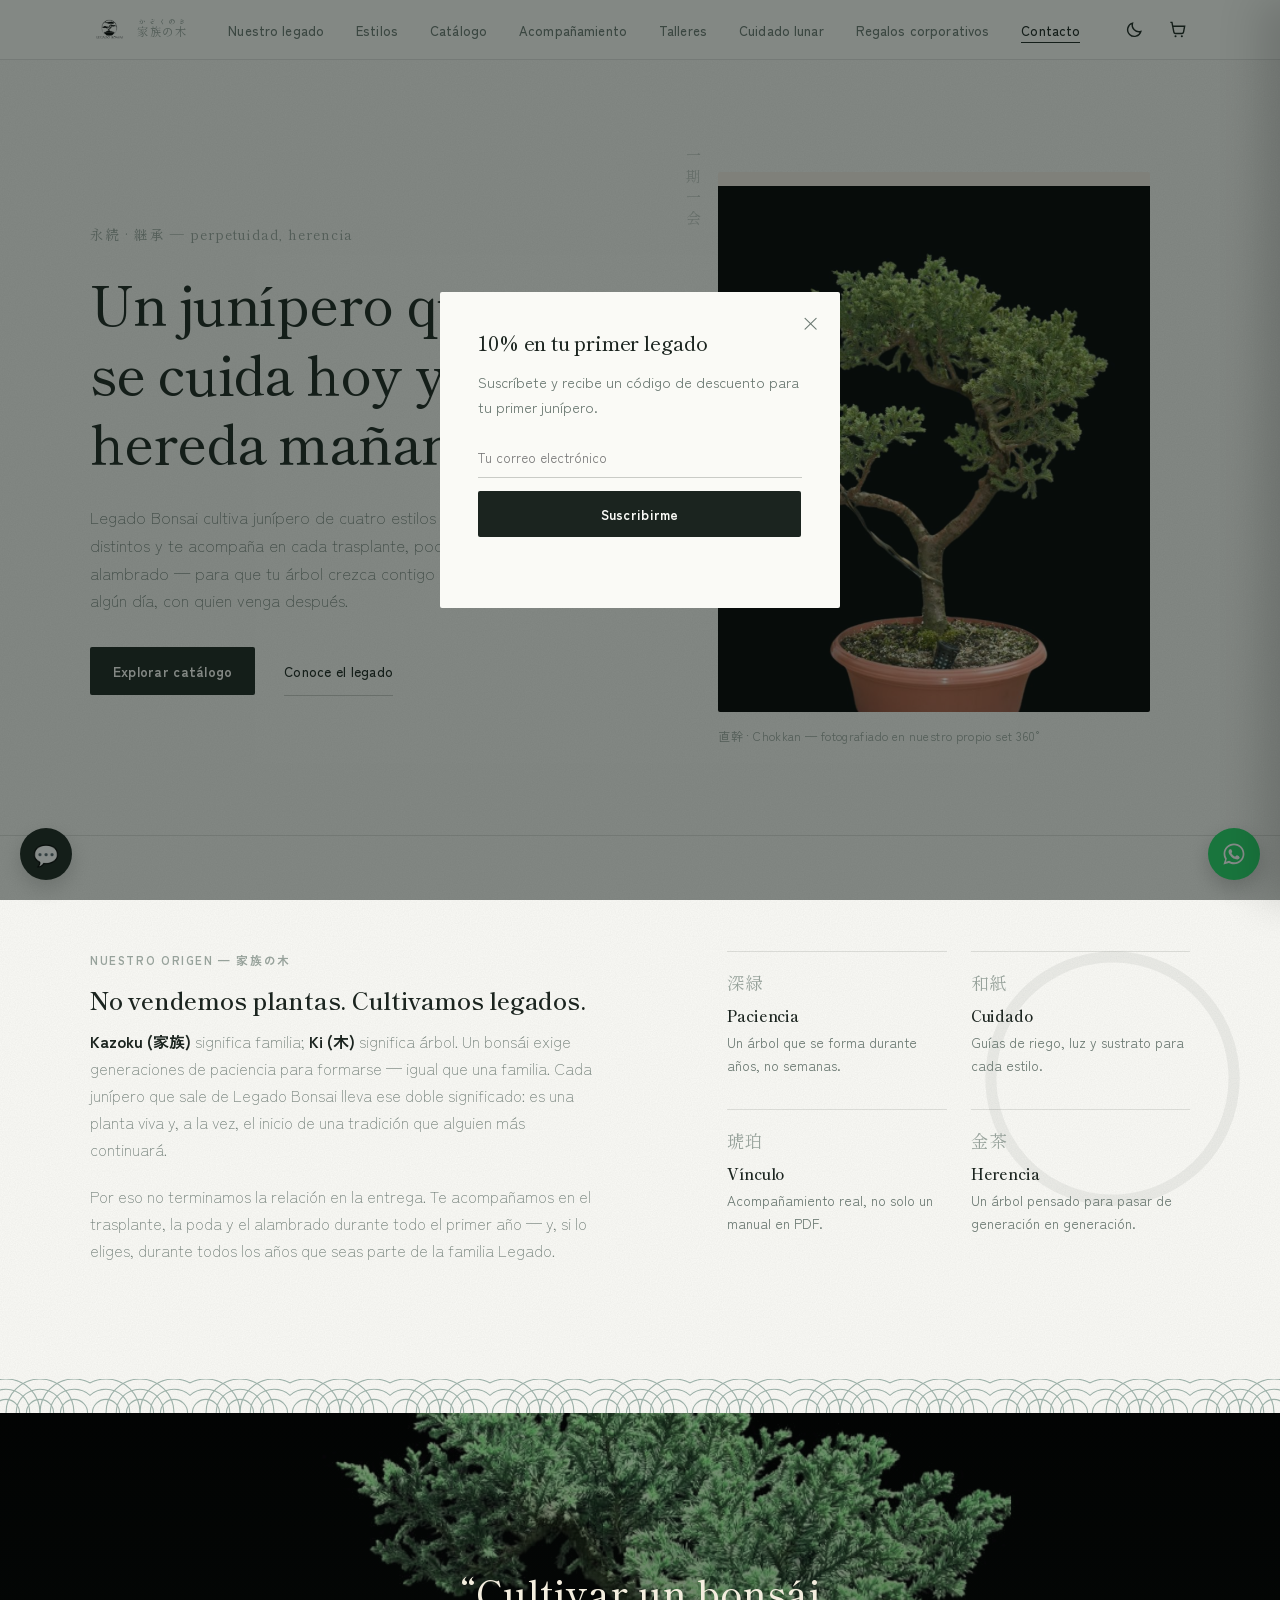
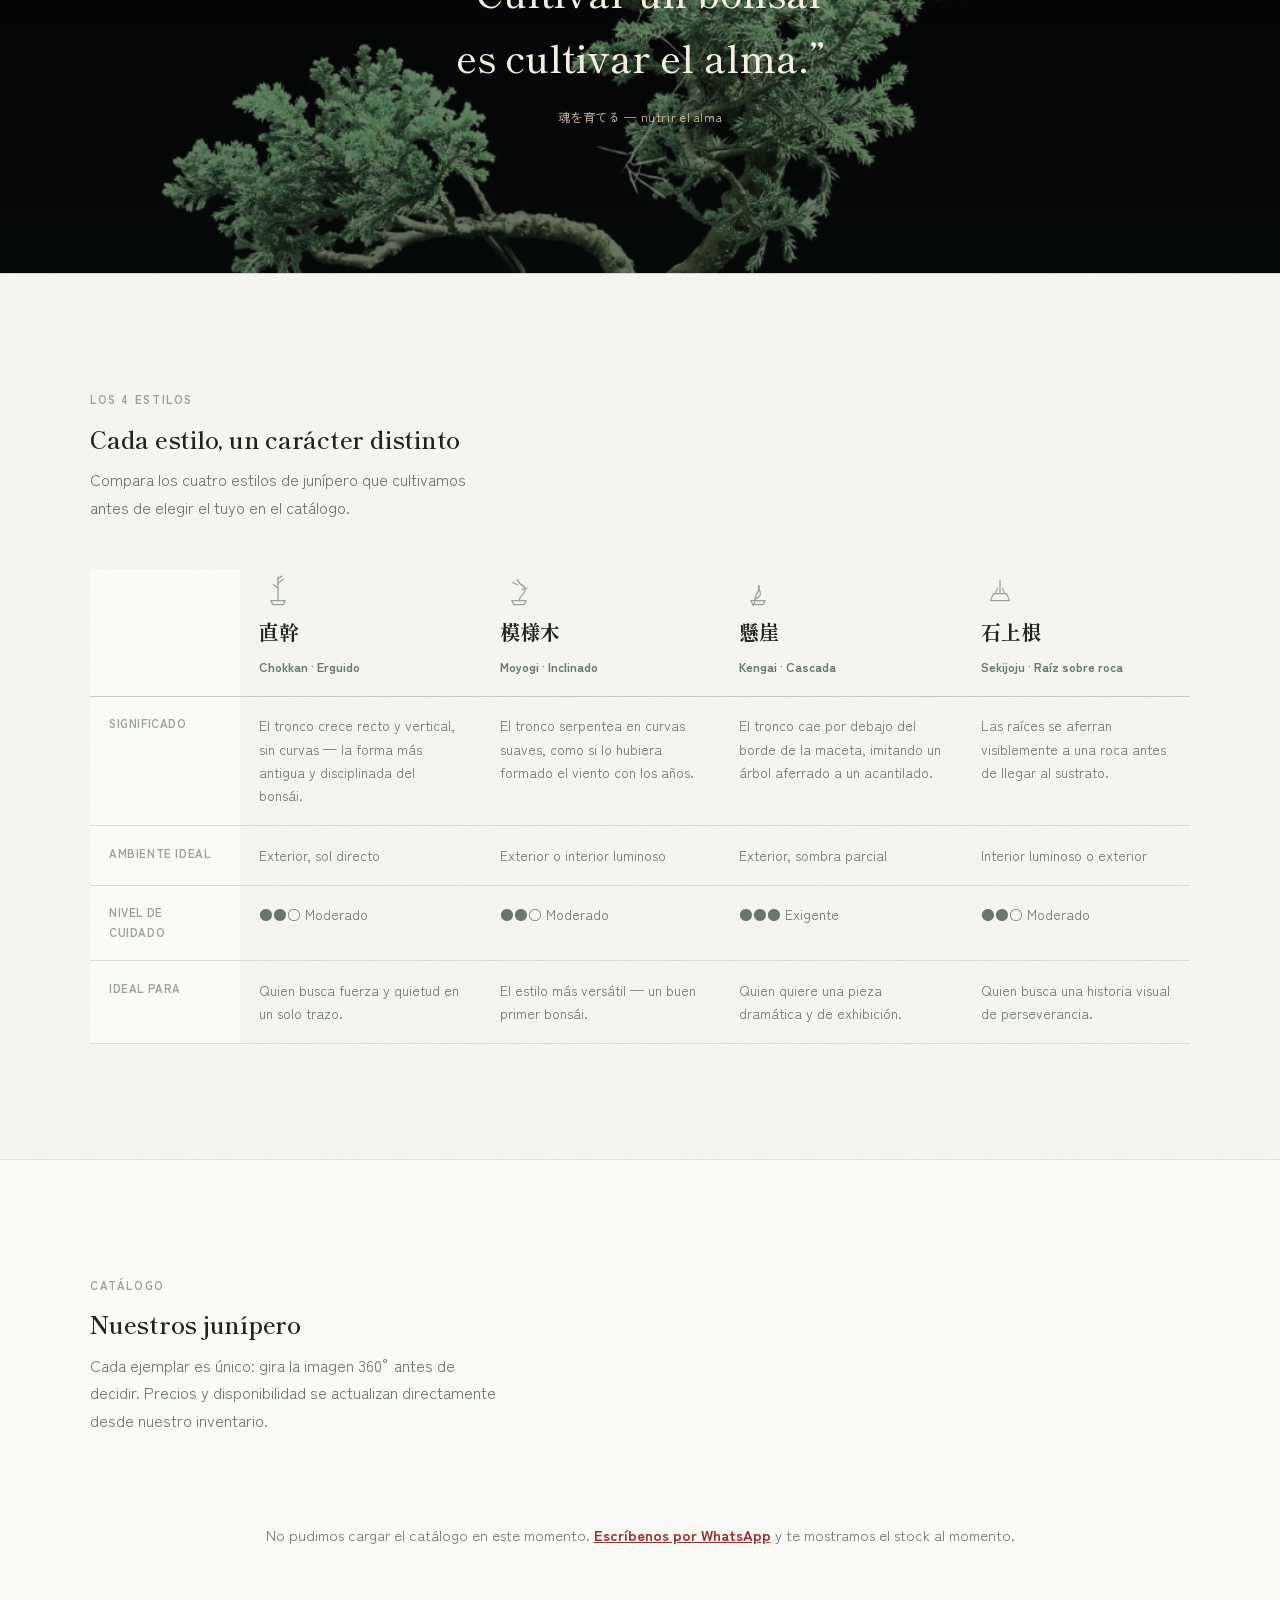
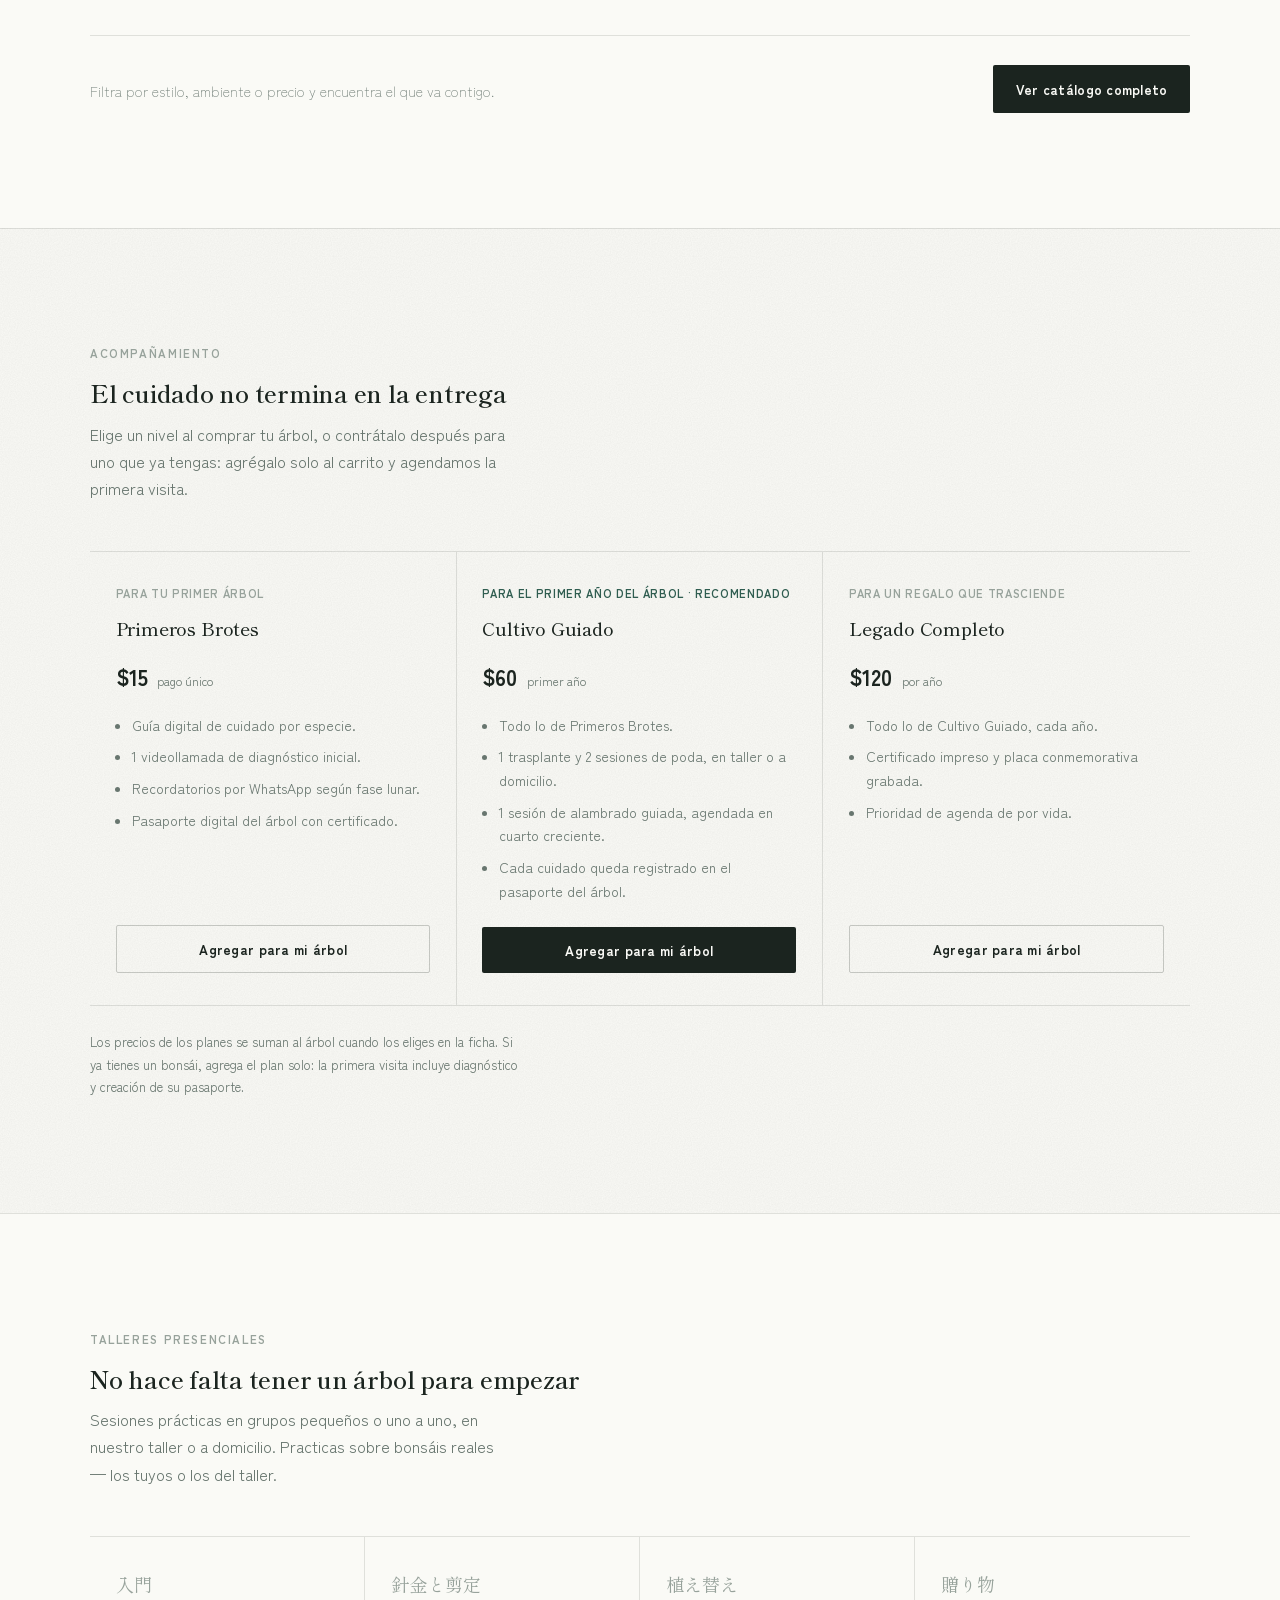
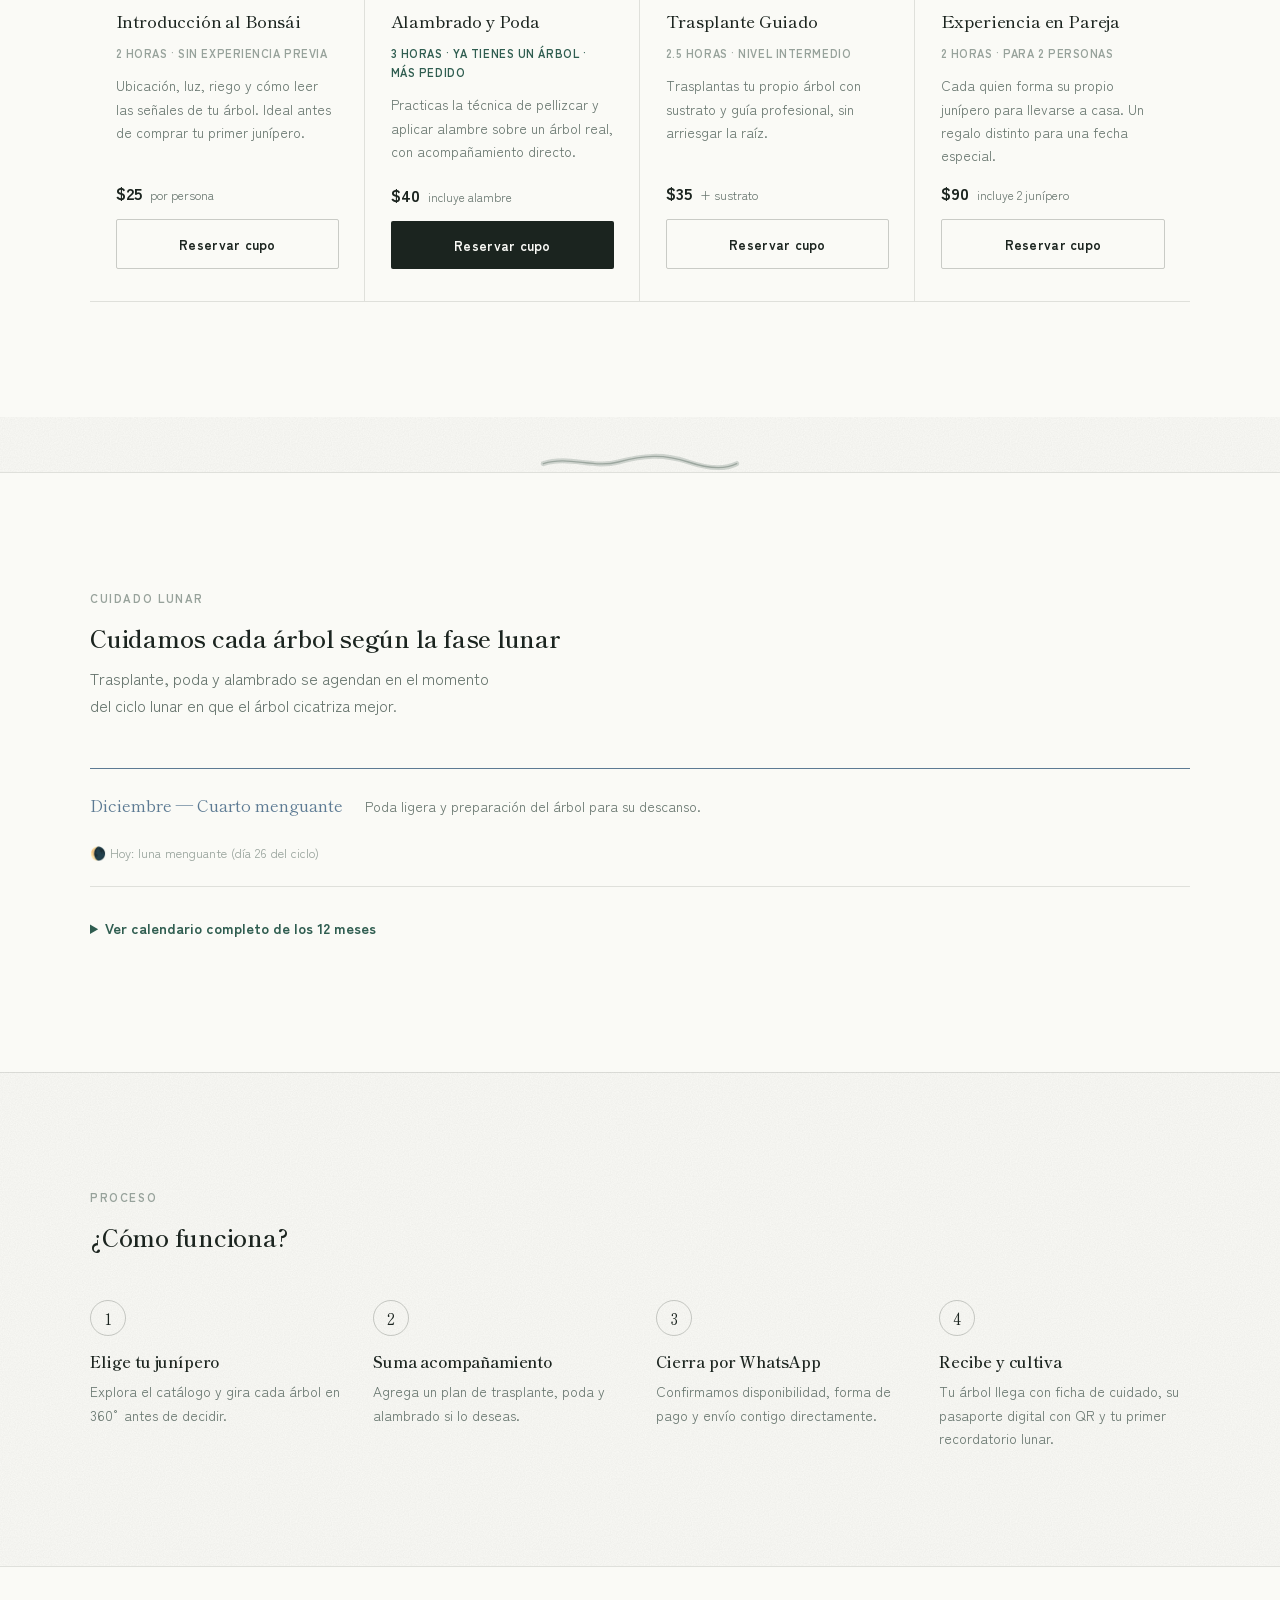
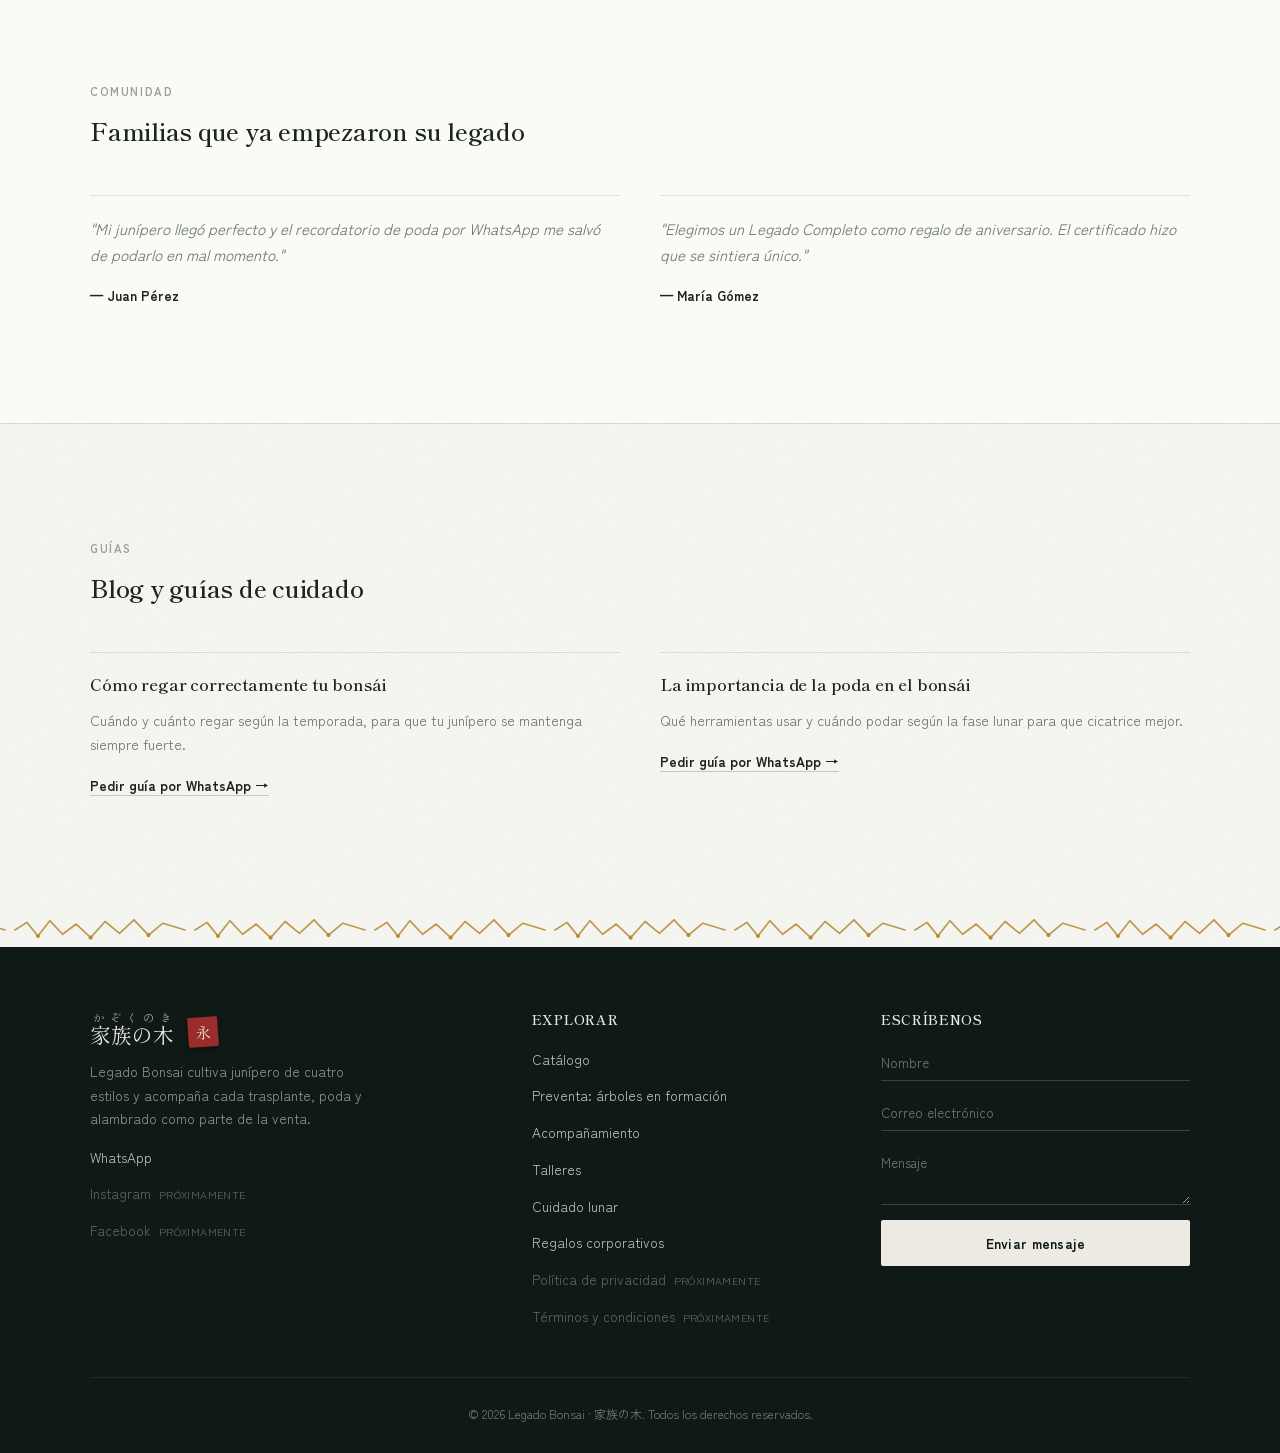
==== commit 4a128a09: "Rediseño: accesibilidad, estados y enlaces de la portada - Skip-link y anillo de foco visible en por" ====
--- a/index.html
+++ b/index.html
@@ -5,6 +5,11 @@
 <meta name="viewport" content="width=device-width, initial-scale=1.0">
 <title>Legado Bonsai — 家族の木</title>
 <meta name="description" content="Legado Bonsai: junípero cultivado para heredarse. Tienda, acompañamiento de trasplante, poda y alambrado, y calendario de cuidado por fase lunar.">
+<meta property="og:type" content="website">
+<meta property="og:title" content="Legado Bonsai — 家族の木">
+<meta property="og:description" content="Junípero cultivado para heredarse: tienda, acompañamiento, talleres y cuidado por fase lunar.">
+<meta property="og:image" content="https://tony2rad.github.io/legado-bonsai/assets/img/logo-negro.png">
+<link rel="icon" href="assets/img/logo-negro.png" type="image/png">
 <link rel="preconnect" href="https://fonts.googleapis.com">
 <link href="https://fonts.googleapis.com/css2?family=Shippori+Mincho:wght@400;500;600;700&family=Zen+Kaku+Gothic+New:wght@300;400;500;700&display=swap" rel="stylesheet">
 <link rel="stylesheet" href="styles.css">
@@ -16,6 +21,8 @@
 </script>
 </head>
 <body>
+
+<a class="skip-link" href="#inicio">Saltar al contenido</a>
 
 <header class="site-header">
   <nav class="nav wrap">
@@ -30,6 +37,7 @@
       <li><a href="#servicios">Acompañamiento</a></li>
       <li><a href="#talleres">Talleres</a></li>
       <li><a href="#calendario">Cuidado lunar</a></li>
+      <li><a href="regalos.html">Regalos corporativos</a></li>
       <li><a href="#contacto">Contacto</a></li>
     </ul>
     <div class="nav-actions">
@@ -235,37 +243,46 @@
       <div class="section-head">
         <div class="eyebrow">Acompañamiento</div>
         <h2>El cuidado no termina en la entrega</h2>
-        <p>Elige un nivel al comprar tu árbol, o contrátalo después para uno que ya tengas.</p>
+        <p>Elige un nivel al comprar tu árbol, o contrátalo después para uno que ya tengas: agrégalo solo al carrito y agendamos la primera visita.</p>
       </div>
       <div class="tiers-grid">
-        <div class="tier-card">
+        <div class="tier-card" data-plan="Primeros Brotes">
           <div class="for">Para tu primer árbol</div>
           <h3>Primeros Brotes</h3>
+          <div class="tier-price">$15 <span>pago único</span></div>
           <ul>
             <li>Guía digital de cuidado por especie.</li>
             <li>1 videollamada de diagnóstico inicial.</li>
             <li>Recordatorios por WhatsApp según fase lunar.</li>
+            <li>Pasaporte digital del árbol con certificado.</li>
           </ul>
-        </div>
-        <div class="tier-card highlight">
+          <button type="button" class="btn btn-outline btn-block" data-add-plan="Primeros Brotes">Agregar para mi árbol</button>
+        </div>
+        <div class="tier-card highlight" data-plan="Cultivo Guiado">
           <div class="for">Para el primer año del árbol</div>
           <h3>Cultivo Guiado</h3>
+          <div class="tier-price">$60 <span>primer año</span></div>
           <ul>
             <li>Todo lo de Primeros Brotes.</li>
             <li>1 trasplante y 2 sesiones de poda, en taller o a domicilio.</li>
             <li>1 sesión de alambrado guiada, agendada en cuarto creciente.</li>
+            <li>Cada cuidado queda registrado en el pasaporte del árbol.</li>
           </ul>
-        </div>
-        <div class="tier-card">
+          <button type="button" class="btn btn-primary btn-block" data-add-plan="Cultivo Guiado">Agregar para mi árbol</button>
+        </div>
+        <div class="tier-card" data-plan="Legado Completo">
           <div class="for">Para un regalo que trasciende</div>
           <h3>Legado Completo</h3>
+          <div class="tier-price">$120 <span>por año</span></div>
           <ul>
             <li>Todo lo de Cultivo Guiado, cada año.</li>
-            <li>Certificado y placa conmemorativa del árbol.</li>
+            <li>Certificado impreso y placa conmemorativa grabada.</li>
             <li>Prioridad de agenda de por vida.</li>
           </ul>
-        </div>
-      </div>
+          <button type="button" class="btn btn-outline btn-block" data-add-plan="Legado Completo">Agregar para mi árbol</button>
+        </div>
+      </div>
+      <p class="tiers-note">Los precios de los planes se suman al árbol cuando los eliges en la ficha. Si ya tienes un bonsái, agrega el plan solo: la primera visita incluye diagnóstico y creación de su pasaporte.</p>
     </div>
   </section>
 
@@ -333,6 +350,7 @@
       <div class="moon-highlight" id="moon-highlight">
         <div class="phase">Cargando fase actual…</div>
         <p></p>
+        <div class="moon-today" id="moon-today"></div>
       </div>
       <details>
         <summary style="cursor:pointer; margin-bottom:1rem; color:var(--jade); font-weight:700; font-size:.9rem;">Ver calendario completo de los 12 meses</summary>
@@ -357,7 +375,7 @@
         <div class="step"><span class="step-number">1</span><h3>Elige tu junípero</h3><p>Explora el catálogo y gira cada árbol en 360° antes de decidir.</p></div>
         <div class="step"><span class="step-number">2</span><h3>Suma acompañamiento</h3><p>Agrega un plan de trasplante, poda y alambrado si lo deseas.</p></div>
         <div class="step"><span class="step-number">3</span><h3>Cierra por WhatsApp</h3><p>Confirmamos disponibilidad, forma de pago y envío contigo directamente.</p></div>
-        <div class="step"><span class="step-number">4</span><h3>Recibe y cultiva</h3><p>Tu árbol llega con ficha de cuidado y tu primer recordatorio lunar.</p></div>
+        <div class="step"><span class="step-number">4</span><h3>Recibe y cultiva</h3><p>Tu árbol llega con ficha de cuidado, su pasaporte digital con QR y tu primer recordatorio lunar.</p></div>
       </div>
     </div>
   </section>
@@ -406,19 +424,21 @@
         <p>Legado Bonsai cultiva junípero de cuatro estilos y acompaña cada trasplante, poda y alambrado como parte de la venta.</p>
         <ul class="footer-links">
           <li><a href="https://wa.me/593988731431" target="_blank" rel="noopener">WhatsApp</a></li>
-          <li><a href="#" target="_blank" rel="noopener">Instagram</a></li>
-          <li><a href="#" target="_blank" rel="noopener">Facebook</a></li>
+          <li><a class="is-soon" aria-disabled="true" tabindex="-1">Instagram <small>próximamente</small></a></li>
+          <li><a class="is-soon" aria-disabled="true" tabindex="-1">Facebook <small>próximamente</small></a></li>
         </ul>
       </div>
       <div>
         <h4>Explorar</h4>
         <ul class="footer-links">
           <li><a href="catalogo.html">Catálogo</a></li>
+          <li><a href="catalogo.html?ver=preventa">Preventa: árboles en formación</a></li>
           <li><a href="#servicios">Acompañamiento</a></li>
           <li><a href="#talleres">Talleres</a></li>
           <li><a href="#calendario">Cuidado lunar</a></li>
-          <li><a href="#">Política de privacidad</a></li>
-          <li><a href="#">Términos y condiciones</a></li>
+          <li><a href="regalos.html">Regalos corporativos</a></li>
+          <li><a class="is-soon" aria-disabled="true" tabindex="-1">Política de privacidad <small>próximamente</small></a></li>
+          <li><a class="is-soon" aria-disabled="true" tabindex="-1">Términos y condiciones <small>próximamente</small></a></li>
         </ul>
       </div>
       <div>
@@ -458,6 +478,8 @@
         <p class="story" id="modal-story"></p>
         <div class="spec-grid" id="modal-specs"></div>
 
+        <div class="preventa-box" id="modal-preventa" hidden></div>
+
         <div class="care-accordion">
           <details open>
             <summary>Ficha de cuidado</summary>
@@ -465,14 +487,13 @@
           </details>
         </div>
 
+        <a class="pasaporte-link" id="modal-pasaporte" href="#" target="_blank" rel="noopener" hidden>
+          <span class="jp">旅券</span> Ver el pasaporte de este árbol: historial de cuidados y certificado →
+        </a>
+
         <div>
           <label style="font-size:.72rem; letter-spacing:.08em; text-transform:uppercase; color:var(--ink-soft); font-weight:700; display:block; margin-bottom:.5rem;">Acompañamiento (opcional)</label>
-          <div class="tier-picker" id="modal-tier-picker">
-            <label class="tier-opt"><input type="radio" name="tier" value=""><span><strong>Sin acompañamiento</strong><span> Solo el árbol.</span></span></label>
-            <label class="tier-opt"><input type="radio" name="tier" value="Primeros Brotes"><span><strong>Primeros Brotes</strong><span> Guía + 1 videollamada.</span></span></label>
-            <label class="tier-opt"><input type="radio" name="tier" value="Cultivo Guiado"><span><strong>Cultivo Guiado</strong><span> Trasplante, poda y alambrado el primer año.</span></span></label>
-            <label class="tier-opt"><input type="radio" name="tier" value="Legado Completo"><span><strong>Legado Completo</strong><span> Acompañamiento de por vida + certificado.</span></span></label>
-          </div>
+          <div class="tier-picker" id="modal-tier-picker"></div>
         </div>
 
         <div class="qty-row">
@@ -498,7 +519,17 @@
     <button class="modal-close" id="cart-close-btn" style="position:static; background:none; color:var(--ink-soft);" aria-label="Cerrar carrito">&times;</button>
   </div>
   <div class="cart-items" id="cart-items"></div>
+  <div class="cart-extras" id="cart-extras" hidden></div>
   <div class="cart-foot">
+    <div class="cart-code" id="cart-code">
+      <div class="cart-code-row">
+        <input type="text" placeholder="Código de referido o descuento" autocomplete="off" maxlength="16">
+        <button type="button" class="mini-btn" data-code-apply>Aplicar</button>
+        <button type="button" class="mini-btn" data-code-remove hidden>Quitar</button>
+      </div>
+      <div class="code-msg"></div>
+    </div>
+    <div class="cart-totals-detail" id="cart-totals-detail" hidden></div>
     <div class="cart-total"><span>Total</span><span id="cart-total">$0</span></div>
     <button class="btn btn-primary btn-block" id="cart-checkout-btn">Finalizar por WhatsApp</button>
     <p style="font-size:.74rem; color:var(--ink-soft); text-align:center; margin:0;">Confirmamos disponibilidad, pago y envío directamente por WhatsApp.</p>
@@ -512,8 +543,9 @@
     <h2>10% en tu primer legado</h2>
     <p>Suscríbete y recibe un código de descuento para tu primer junípero.</p>
     <form id="subscribe-form">
-      <input type="email" placeholder="Tu correo electrónico" required>
+      <input type="email" placeholder="Tu correo electrónico" required aria-label="Correo electrónico">
       <button type="submit" class="btn btn-primary">Suscribirme</button>
+      <p class="form-msg" id="subscribe-msg" role="status" aria-live="polite"></p>
     </form>
   </div>
 </div>
--- a/styles.css
+++ b/styles.css
@@ -268,6 +268,20 @@
 table.styles-compare tbody tr:hover td{ color:var(--ink); }
 table.styles-compare tbody tr:hover .row-label{ color:var(--ink-faint); }
 
+/* ---------------- ACCESIBILIDAD Y ESTADOS ---------------- */
+.skip-link{
+  position:absolute; left:1rem; top:-100px; z-index:100; background:var(--ink); color:var(--paper);
+  padding:.6rem 1rem; border-radius:var(--radius); font-size:.85rem; font-weight:600; text-decoration:none;
+  transition:top .2s var(--ease);
+}
+.skip-link:focus{ top:1rem; }
+:focus-visible{ outline:2px solid var(--jade); outline-offset:3px; border-radius:2px; }
+.nav-links a.is-active{ color:var(--ink); box-shadow:inset 0 -1px 0 var(--ink); padding-bottom:.2rem; }
+.is-soon{ opacity:.45; cursor:default; pointer-events:none; }
+.is-soon small{ font-size:.66rem; letter-spacing:.04em; text-transform:uppercase; margin-left:.35em; }
+.form-msg{ margin:.2rem 0 0; font-size:.82rem; color:var(--jade); min-height:1.2em; }
+.form-msg.is-error{ color:var(--kohaku); }
+
 /* ---------------- CARRUSEL DESTACADOS ---------------- */
 .carousel-wrap{ margin-bottom:3.5rem; scroll-margin-top:5rem; }
 .carousel-head{ display:flex; align-items:baseline; justify-content:space-between; gap:1rem; margin-bottom:1.2rem; }
@@ -396,12 +410,13 @@
 @media (max-width:760px){ .modal-grid{ grid-template-columns:1fr; } }
 .viewer{ position:relative; background:var(--washi); aspect-ratio:1/1; overflow:hidden; user-select:none; cursor:grab; }
 .viewer:active{ cursor:grabbing; }
-.viewer img{ position:absolute; inset:0; width:100%; height:100%; object-fit:cover; pointer-events:none; }
+.viewer img{ position:absolute; inset:0; width:100%; height:100%; object-fit:cover; pointer-events:none; transition:opacity .35s var(--ease); }
 .viewer .hint{
-  position:absolute; bottom:2.6rem; left:0; right:0; text-align:center; font-size:.7rem;
-  color:var(--ink-soft); letter-spacing:.03em; background:color-mix(in srgb, var(--washi) 70%, transparent); padding:.3rem 0;
-}
-.viewer-progress{ position:absolute; left:0; right:0; bottom:0; height:2px; background:rgba(0,0,0,.08); }
+  position:absolute; bottom:0; left:0; right:0; text-align:center; font-size:.7rem;
+  color:var(--ink-soft); letter-spacing:.03em; padding:.7rem 0 .6rem;
+  background:linear-gradient(0deg, color-mix(in srgb, var(--washi) 88%, transparent) 60%, transparent);
+}
+.viewer-progress{ position:absolute; left:0; right:0; bottom:0; height:2px; background:rgba(0,0,0,.08); z-index:1; }
 .viewer-progress i{ display:block; height:100%; background:var(--ink); width:0%; }
 .viewer-nav{ position:absolute; top:50%; transform:translateY(-50%); background:var(--paper); border:1px solid var(--line); color:var(--ink); width:32px; height:32px; border-radius:50%; cursor:pointer; }
 .viewer-nav.prev{ left:.7rem; } .viewer-nav.next{ right:.7rem; }
@@ -657,3 +672,140 @@
     opacity:1; transform:none; transition:none; stroke-dashoffset:0;
   }
 }
+
+/* ==========================================================================
+   v1.1 — Estrategia comercial: planes vendibles, preventa, kits, códigos,
+   pasaporte del árbol y regalos corporativos.
+   ========================================================================== */
+
+/* ---------------- PLANES ---------------- */
+.tier-price{ font-family:'Zen Kaku Gothic New',sans-serif; font-weight:700; font-size:1.35rem; color:var(--ink); margin:-.3rem 0 .2rem; font-variant-numeric:tabular-nums; }
+.tier-price span{ font-weight:400; color:var(--ink-soft); font-size:.76rem; margin-left:.3em; }
+.tier-card ul{ flex:1; }
+.tier-card .btn{ margin-top:.6rem; }
+.tiers-note{ font-size:.82rem; color:var(--ink-soft); max-width:62ch; margin:1.6rem 0 0; }
+.tier-opt em{ margin-left:auto; font-style:normal; font-size:.8rem; font-weight:600; color:var(--ink); white-space:nowrap; align-self:center; font-variant-numeric:tabular-nums; }
+.tier-opt > span{ flex:1; }
+.modal-price small{ display:block; font-size:.7rem; font-weight:400; color:var(--ink-soft); text-align:right; }
+
+/* ---------------- PREVENTA ---------------- */
+.card-media .stock-badge.preventa{ color:var(--gold); }
+.card-tag.preventa-note{ color:var(--gold); font-weight:500; }
+.preventa-box{ font-size:.84rem; color:var(--ink-soft); border-left:2px solid var(--gold); padding:.5rem 0 .5rem .9rem; margin:-.4rem 0 0; }
+.preventa-box b{ color:var(--ink); font-weight:600; }
+.tier-note.preventa{ color:var(--gold); }
+
+/* ---------------- PASAPORTE (enlace en la ficha) ---------------- */
+.pasaporte-link{ display:flex; align-items:center; gap:.6rem; font-size:.82rem; color:var(--ink); text-decoration:none; border-top:1px solid var(--line); border-bottom:1px solid var(--line); padding:.75rem 0; }
+.pasaporte-link .jp{ font-family:'Shippori Mincho',serif; color:var(--ink-faint); font-size:1rem; }
+.pasaporte-link:hover{ color:var(--jade); }
+
+/* ---------------- CARRITO: kits, código, totales ---------------- */
+.cart-thumb-ph{ width:56px; height:56px; border-radius:3px; background:var(--washi); flex:none; display:grid; place-items:center; font-family:'Shippori Mincho',serif; color:var(--ink-faint); font-size:1.2rem; }
+.cart-item-body h4 .tier-note{ font-weight:400; margin-left:.3em; }
+.cart-extras{ border-top:1px solid var(--line); padding:1rem clamp(1.25rem,4vw,2.5rem) .4rem; }
+.cart-extras h4{ margin:0 0 .6rem; font-family:'Zen Kaku Gothic New',sans-serif; font-size:.72rem; letter-spacing:.08em; text-transform:uppercase; color:var(--ink-faint); font-weight:700; }
+.cart-extra{ display:flex; align-items:center; justify-content:space-between; gap:1rem; padding:.5rem 0; border-bottom:1px dashed var(--line); }
+.cart-extra:last-child{ border-bottom:none; }
+.cart-extra b{ display:block; font-size:.84rem; font-weight:600; color:var(--ink); }
+.cart-extra small{ display:block; font-size:.72rem; color:var(--ink-soft); }
+.cart-extra .mini-btn{ white-space:nowrap; }
+.cart-code-row{ display:flex; gap:.8rem; align-items:flex-end; }
+.cart-code-row input{ flex:1; min-width:0; padding:.45em 0; border:none; border-bottom:1px solid var(--line-strong); border-radius:0; background:none; font-family:inherit; font-size:.86rem; color:var(--ink); text-transform:uppercase; letter-spacing:.04em; }
+.cart-code-row input:focus{ outline:none; border-color:var(--ink); }
+.cart-code-row input:disabled{ color:var(--jade); border-color:transparent; }
+.code-msg{ font-size:.74rem; min-height:1em; margin-top:.35rem; color:var(--ink-soft); }
+.code-msg.ok{ color:var(--jade); } .code-msg.bad{ color:var(--kohaku); }
+.cart-totals-detail{ display:flex; flex-direction:column; gap:.3rem; font-size:.82rem; color:var(--ink-soft); }
+.cart-totals-detail div{ display:flex; justify-content:space-between; gap:1rem; }
+.cart-totals-detail .desc{ color:var(--jade); }
+.cart-totals-detail .hoy{ color:var(--ink); font-weight:600; }
+
+/* ---------------- CALENDARIO: fase real de hoy ---------------- */
+.moon-today{ flex-basis:100%; font-size:.8rem; color:var(--ink-faint); }
+
+/* ---------------- PÁGINA PASAPORTE (arbol.html) ---------------- */
+.pass-head{ padding:clamp(2.5rem,6vw,4rem) 0 2rem; }
+.pass-head .back{ display:inline-block; font-size:.8rem; color:var(--ink-faint); text-decoration:none; margin-bottom:1.4rem; }
+.pass-grid{ display:grid; grid-template-columns:minmax(0,1fr) minmax(0,1fr); gap:clamp(2rem,5vw,4rem); align-items:start; }
+@media (max-width:820px){ .pass-grid{ grid-template-columns:1fr; } }
+.pass-viewer{ position:relative; aspect-ratio:1/1; background:var(--washi); overflow:hidden; user-select:none; cursor:grab; border-radius:var(--radius); }
+.pass-viewer img{ position:absolute; inset:0; width:100%; height:100%; object-fit:cover; pointer-events:none; }
+.pass-viewer .hint{ position:absolute; bottom:.6rem; left:0; right:0; text-align:center; font-size:.7rem; color:var(--ink-soft); letter-spacing:.03em; }
+.pass-viewer .ph{ position:absolute; inset:0; display:grid; place-items:center; color:var(--ink-faint); font-size:.8rem; }
+.pass-id{ font-family:'Shippori Mincho',serif; font-size:.85rem; letter-spacing:.12em; color:var(--ink-faint); }
+.pass-title{ font-size:clamp(1.9rem,4vw,2.6rem); font-weight:500; margin:.2rem 0 .3rem; letter-spacing:-.02em; }
+.pass-species{ font-style:italic; color:var(--ink-soft); font-size:.9rem; }
+.pass-specs{ display:grid; grid-template-columns:repeat(auto-fit,minmax(120px,1fr)); gap:.9rem 1rem; margin:1.6rem 0; border-top:1px solid var(--line); padding-top:1.2rem; font-size:.84rem; }
+.pass-specs b{ display:block; color:var(--ink-faint); font-size:.64rem; text-transform:uppercase; letter-spacing:.06em; margin-bottom:.2rem; font-weight:600; }
+.pass-story{ color:var(--ink-soft); font-size:.95rem; }
+.timeline{ list-style:none; margin:0; padding:0; border-left:1px solid var(--line-strong); }
+.timeline li{ position:relative; padding:0 0 1.4rem 1.4rem; }
+.timeline li::before{ content:""; position:absolute; left:-5px; top:.45em; width:9px; height:9px; border-radius:50%; background:var(--jade); }
+.timeline .when{ font-size:.72rem; color:var(--ink-faint); letter-spacing:.05em; text-transform:uppercase; font-weight:600; }
+.timeline .what{ font-weight:600; color:var(--ink); font-size:.95rem; }
+.timeline .detail{ font-size:.86rem; color:var(--ink-soft); margin-top:.15rem; }
+.timeline .moon{ font-size:.74rem; color:var(--gold); margin-left:.4em; }
+.cert{ border:1px solid var(--line-strong); padding:clamp(1.6rem,4vw,2.6rem); position:relative; background:var(--surface); margin-top:2.5rem; }
+.cert::before{ content:""; position:absolute; inset:8px; border:1px solid var(--line); pointer-events:none; }
+.cert-grid{ display:grid; grid-template-columns:1fr auto; gap:1.5rem; align-items:center; }
+@media (max-width:560px){ .cert-grid{ grid-template-columns:1fr; } }
+.cert .eyebrow{ margin-bottom:.4rem; }
+.cert h2{ font-size:1.4rem; font-weight:500; margin:0 0 .4rem; }
+.cert p{ margin:.2rem 0; font-size:.9rem; color:var(--ink-soft); }
+.cert .custodio{ font-family:'Shippori Mincho',serif; font-size:1.25rem; color:var(--ink); margin:.6rem 0; }
+.cert .sello{ display:inline-flex; align-items:center; justify-content:center; width:44px; height:44px; background:var(--kohaku); color:#F4EEDF; font-family:'Shippori Mincho',serif; font-size:1.3rem; border-radius:2px; transform:rotate(-4deg); margin-top:.8rem; }
+.cert-qr{ display:flex; flex-direction:column; align-items:center; gap:.4rem; }
+.cert-qr canvas, .cert-qr img{ width:120px; height:120px; background:#fff; padding:6px; border:1px solid var(--line); }
+.cert-qr small{ font-size:.66rem; color:var(--ink-faint); letter-spacing:.04em; text-align:center; max-width:150px; word-break:break-all; }
+.pass-actions{ display:flex; gap:1.2rem; flex-wrap:wrap; margin-top:1.6rem; }
+.pass-lunar{ border-top:1px solid var(--ink); padding:1.2rem 0; margin-top:2rem; }
+.pass-lunar .phase{ font-family:'Shippori Mincho',serif; font-size:1rem; }
+.pass-lunar p{ margin:.3rem 0 0; font-size:.86rem; color:var(--ink-soft); }
+.pass-status{ text-align:center; color:var(--ink-soft); padding:4rem 0; }
+@media print{
+  .site-header, .site-footer, .wa-float, #chat-widget, .pass-actions, .pass-lunar, .kintsugi, .pass-head .back{ display:none !important; }
+  body{ background:#fff; color:#000; }
+  .cert{ break-inside:avoid; }
+}
+
+/* ---------------- PÁGINA REGALOS CORPORATIVOS (regalos.html) ---------------- */
+.corp-hero{ padding:clamp(3.5rem,8vw,6rem) 0 clamp(2.5rem,5vw,4rem); }
+.corp-hero h1{ font-size:clamp(2.2rem,4.4vw,3.2rem); font-weight:500; max-width:18ch; letter-spacing:-.02em; }
+.corp-hero .lede{ color:var(--ink-soft); font-weight:300; max-width:46ch; font-size:1.02rem; margin:1.2rem 0 1.8rem; }
+.corp-uses{ display:grid; grid-template-columns:repeat(auto-fit,minmax(200px,1fr)); gap:2rem; }
+.corp-use{ border-top:1px solid var(--line); padding-top:1rem; }
+.corp-use .jp{ font-family:'Shippori Mincho',serif; color:var(--ink-faint); font-size:1.1rem; margin-bottom:.4rem; }
+.corp-use h4{ font-size:.98rem; margin:0 0 .3rem; font-weight:600; }
+.corp-use p{ font-size:.85rem; color:var(--ink-soft); margin:0; }
+.pack-grid{ display:grid; grid-template-columns:repeat(auto-fit,minmax(240px,1fr)); gap:0; border-top:1px solid var(--line); }
+.pack{ padding:2rem 1.6rem; border-bottom:1px solid var(--line); border-right:1px solid var(--line); display:flex; flex-direction:column; gap:.8rem; }
+.pack:last-child{ border-right:none; }
+@media (max-width:720px){ .pack{ border-right:none; } }
+.pack h3{ font-size:1.2rem; font-weight:500; margin:0; }
+.pack .pack-price{ font-weight:700; font-size:1.35rem; color:var(--ink); font-variant-numeric:tabular-nums; }
+.pack .pack-price span{ font-weight:400; color:var(--ink-soft); font-size:.76rem; margin-left:.3em; }
+.pack ul{ margin:0; padding-left:1.05rem; font-size:.86rem; color:var(--ink-soft); display:flex; flex-direction:column; gap:.45rem; flex:1; }
+.pack.highlight .for{ color:var(--jade); }
+.pack .for{ font-size:.7rem; text-transform:uppercase; letter-spacing:.06em; color:var(--ink-faint); font-weight:600; }
+.corp-quote{ display:grid; grid-template-columns:minmax(0,1.1fr) minmax(0,.9fr); gap:clamp(2rem,6vw,4.5rem); align-items:start; }
+@media (max-width:860px){ .corp-quote{ grid-template-columns:1fr; } }
+.quote-form{ display:grid; gap:1.1rem; }
+.quote-form .grid2{ display:grid; grid-template-columns:1fr 1fr; gap:1.1rem; }
+@media (max-width:520px){ .quote-form .grid2{ grid-template-columns:1fr; } }
+.quote-form label{ display:grid; gap:.3rem; font-size:.72rem; letter-spacing:.08em; text-transform:uppercase; color:var(--ink-faint); font-weight:600; }
+.quote-form input, .quote-form select, .quote-form textarea{ padding:.55em 0; border:none; border-bottom:1px solid var(--line-strong); border-radius:0; background:none; font-family:inherit; font-size:.95rem; color:var(--ink); text-transform:none; letter-spacing:0; font-weight:400; }
+.quote-form input:focus, .quote-form select:focus, .quote-form textarea:focus{ outline:none; border-color:var(--ink); }
+.quote-form textarea{ min-height:70px; resize:vertical; }
+.quote-form .check{ display:flex; align-items:center; gap:.6rem; text-transform:none; letter-spacing:0; font-size:.88rem; color:var(--ink); font-weight:400; }
+.quote-form .check input{ width:18px; height:18px; accent-color:var(--ink); }
+.quote-summary{ position:sticky; top:90px; border-top:1px solid var(--ink); padding-top:1.2rem; }
+.quote-summary h3{ font-size:1.05rem; font-weight:500; }
+.quote-summary .rows{ display:flex; flex-direction:column; gap:.5rem; font-size:.88rem; color:var(--ink-soft); margin:1rem 0; }
+.quote-summary .rows div{ display:flex; justify-content:space-between; gap:1rem; }
+.quote-summary .rows .total{ color:var(--ink); font-weight:600; font-size:1.05rem; border-top:1px solid var(--line); padding-top:.6rem; margin-top:.3rem; }
+.quote-summary .rows .desc{ color:var(--jade); }
+.quote-summary .fine{ font-size:.74rem; color:var(--ink-faint); }
+.quote-msg{ font-size:.84rem; min-height:1.2em; margin-top:.6rem; }
+.quote-msg.ok{ color:var(--jade); } .quote-msg.bad{ color:var(--kohaku); }
+.corp-steps{ display:grid; grid-template-columns:repeat(auto-fit,minmax(190px,1fr)); gap:2rem; }
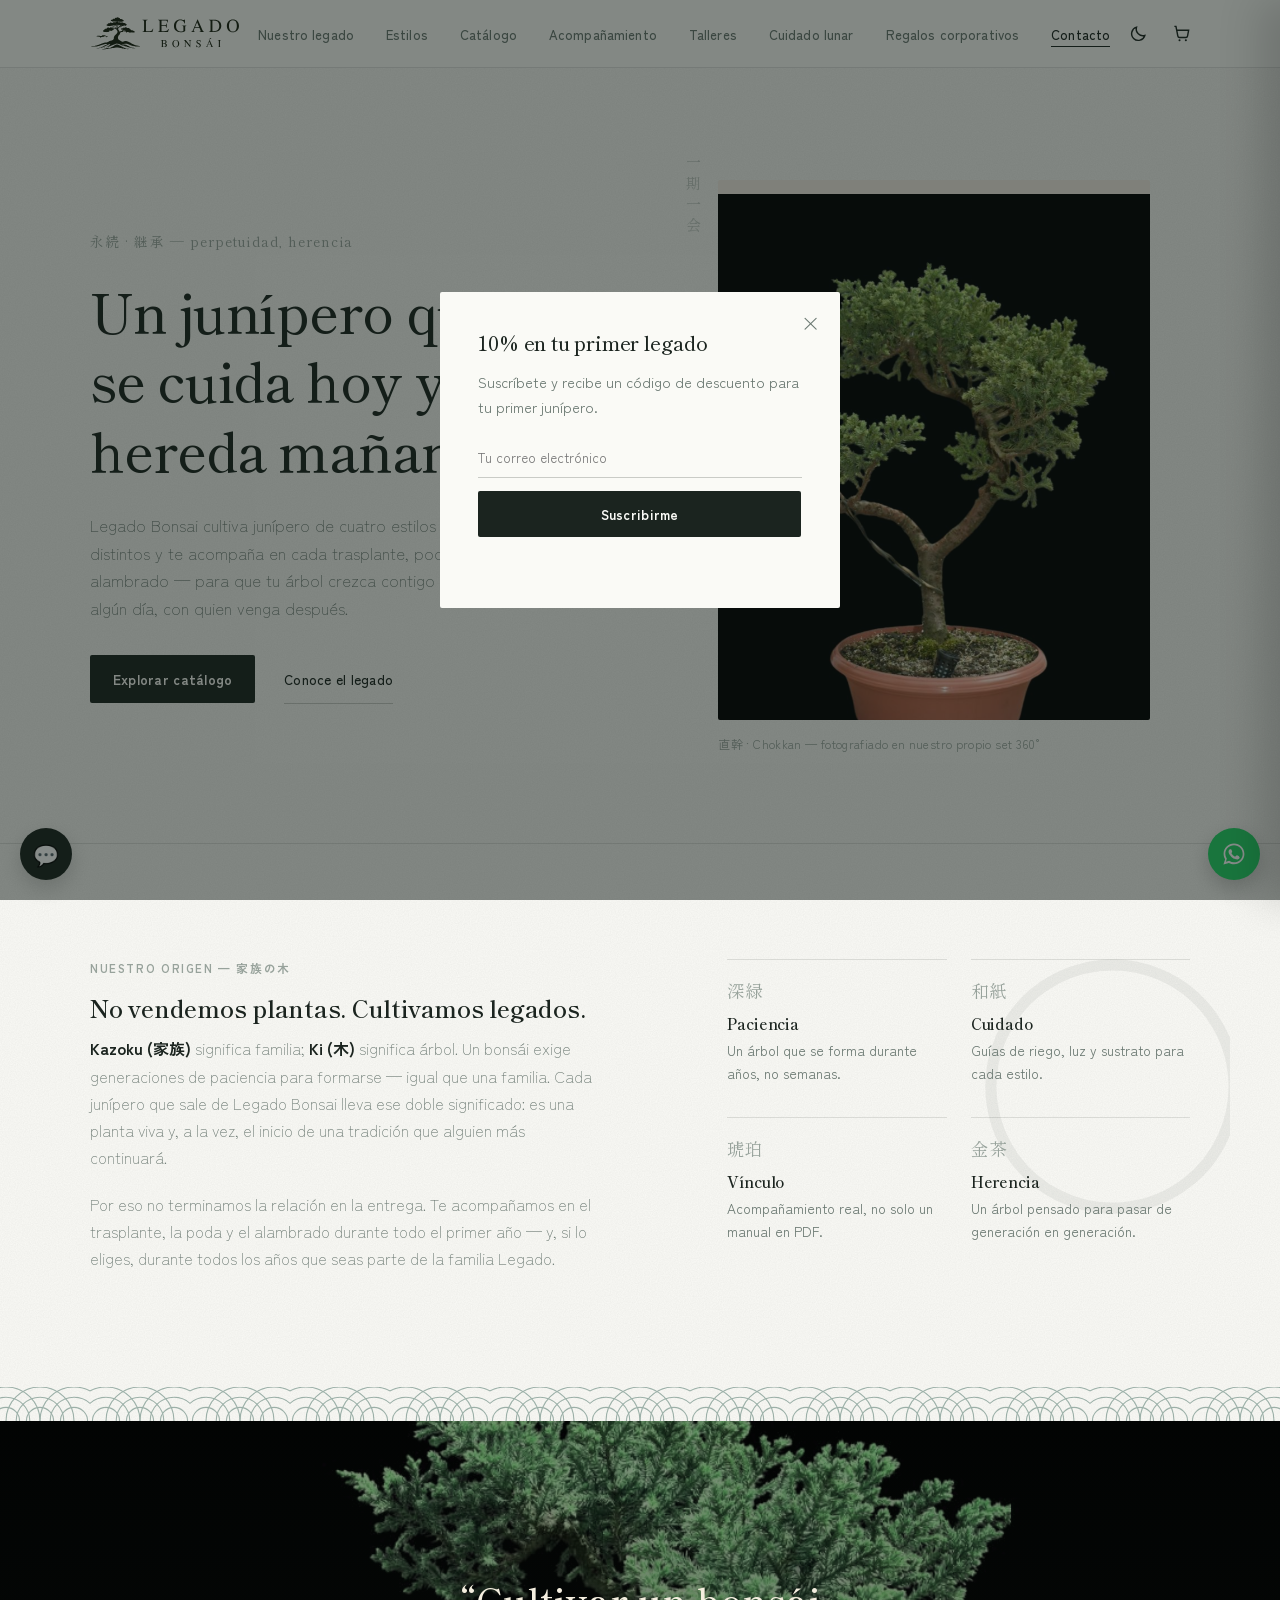
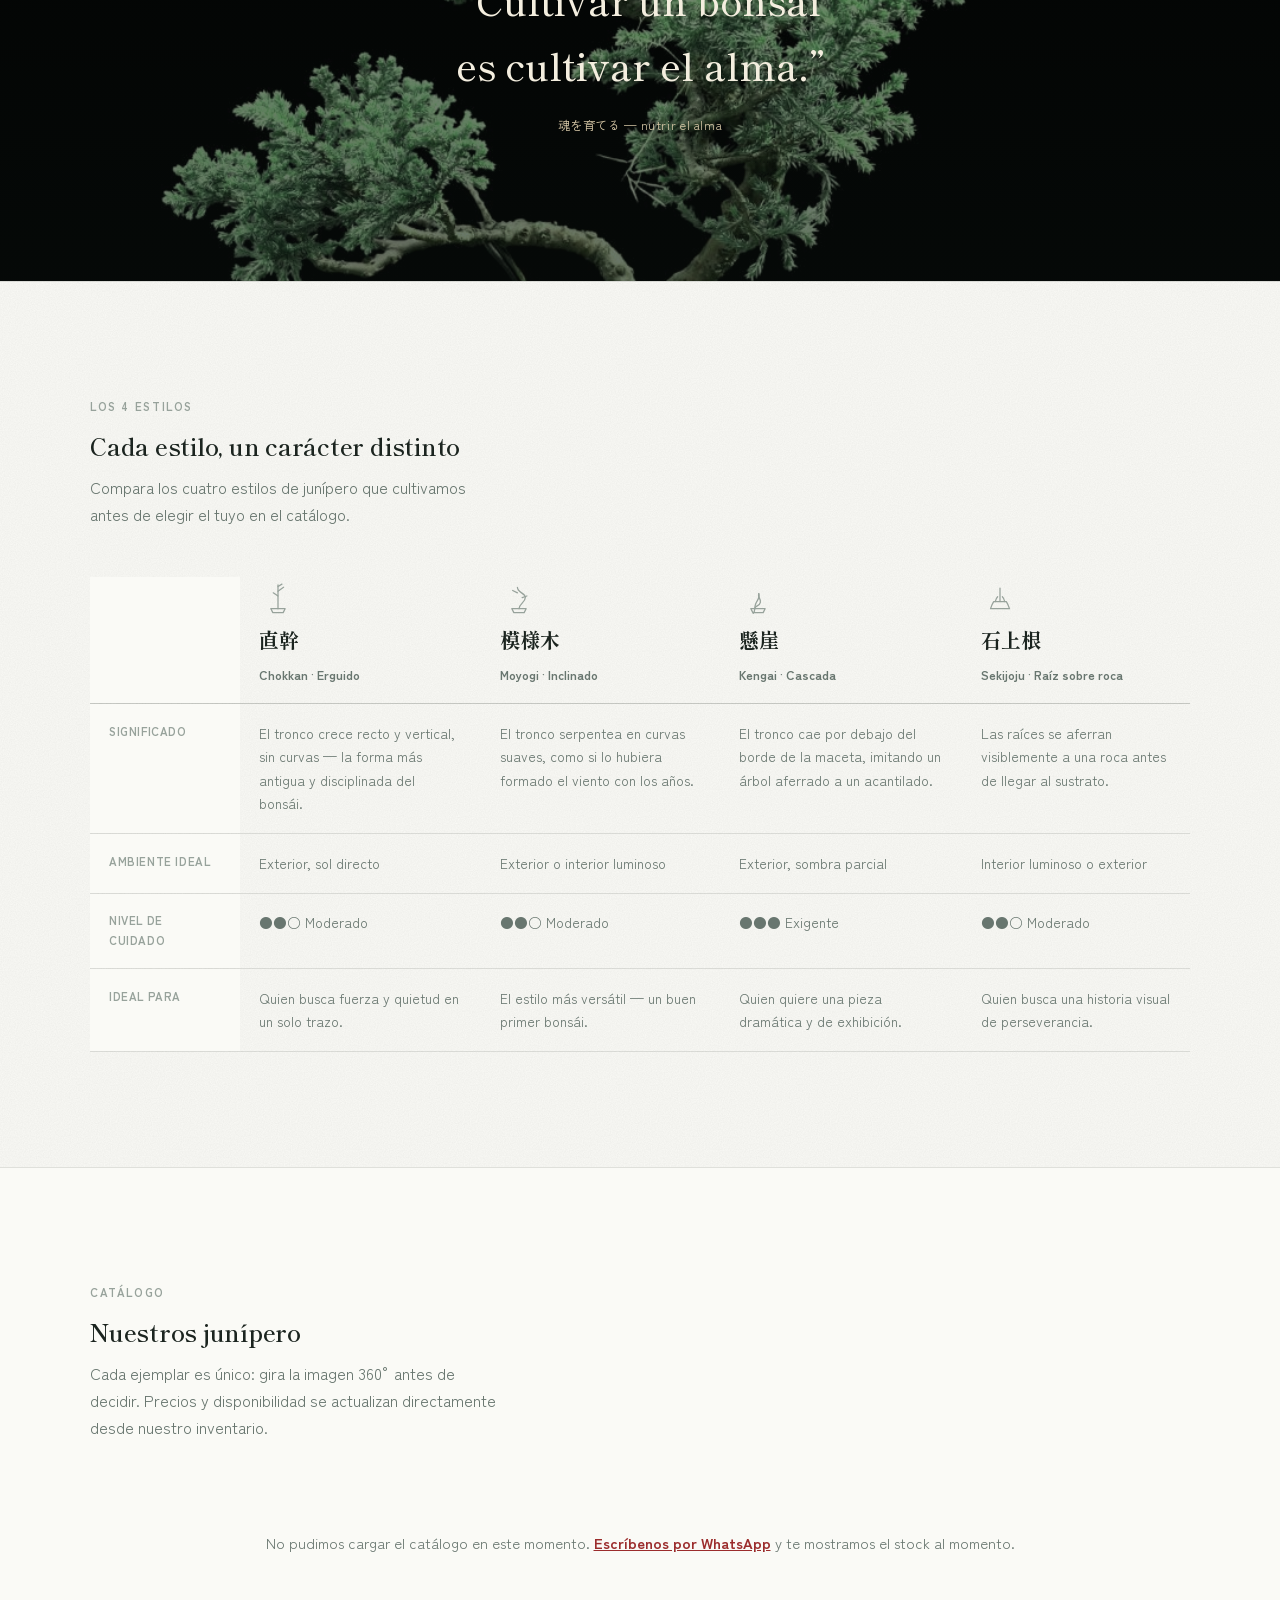
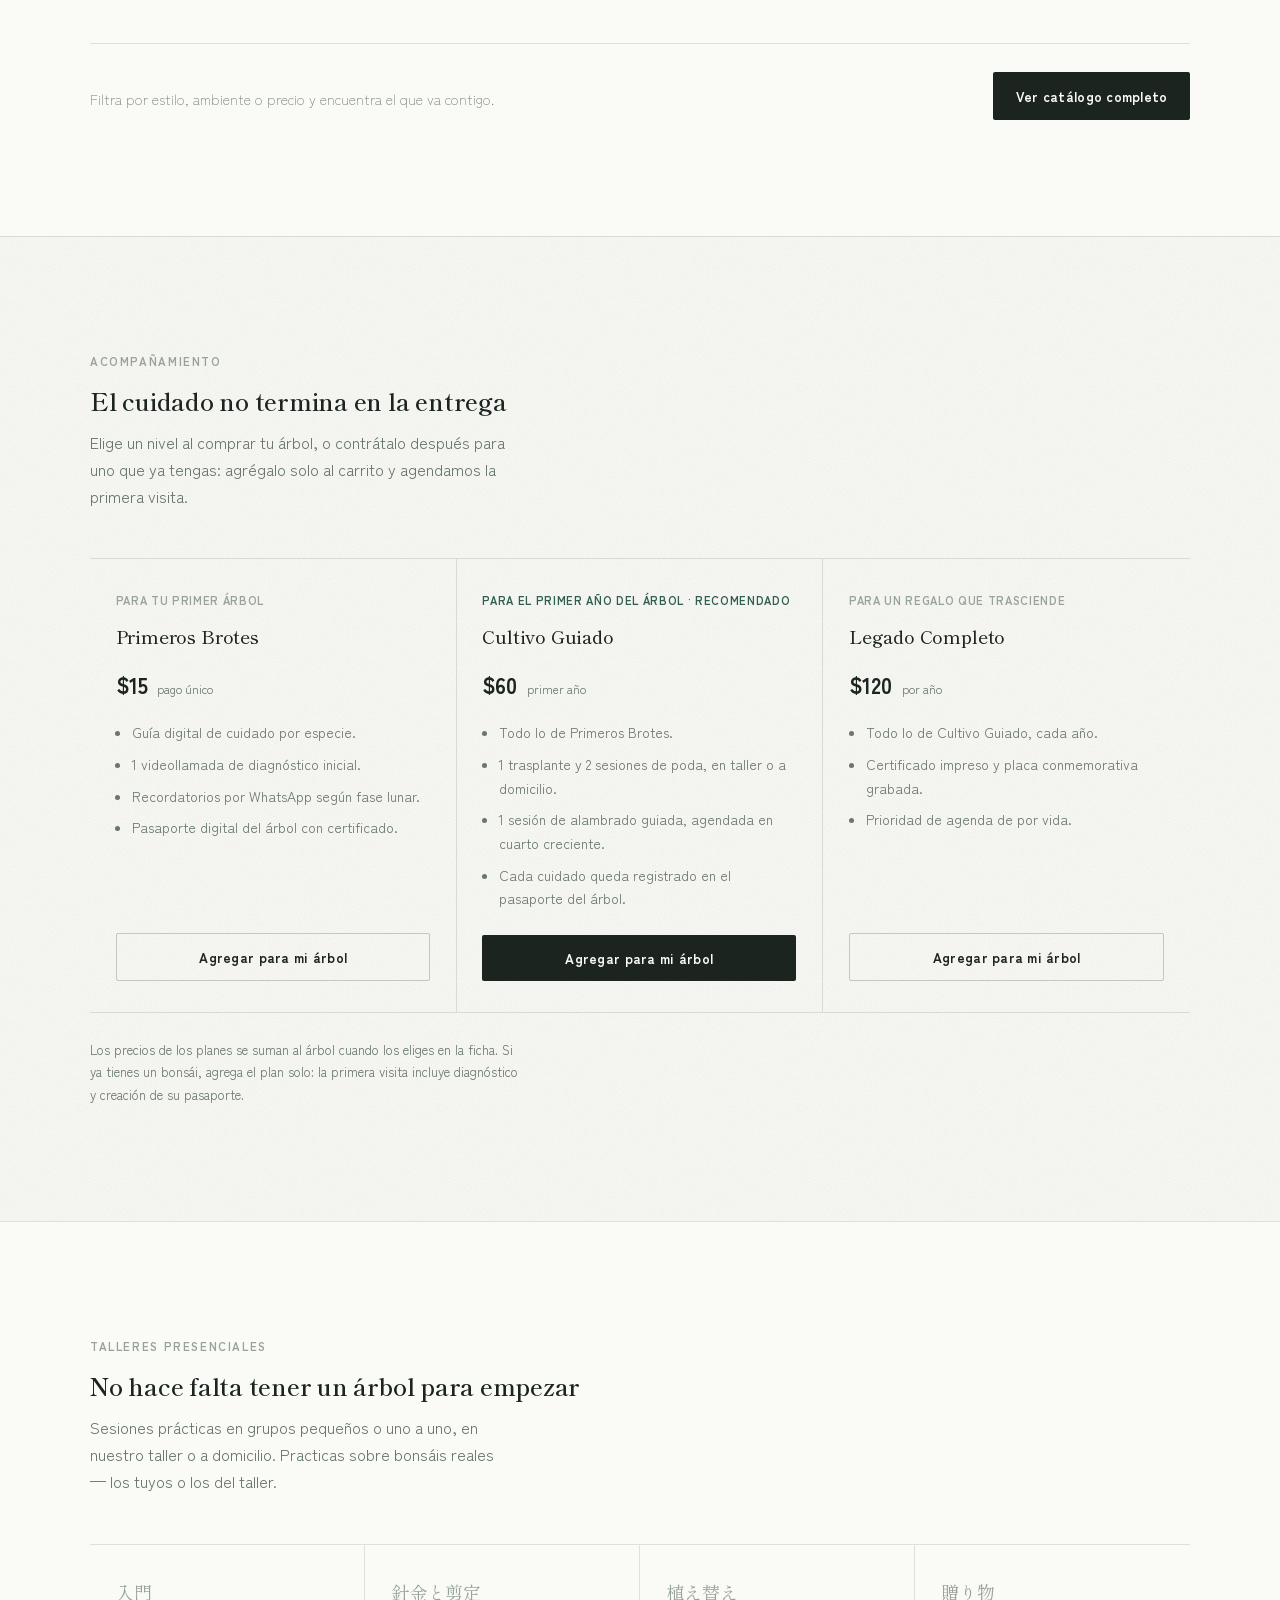
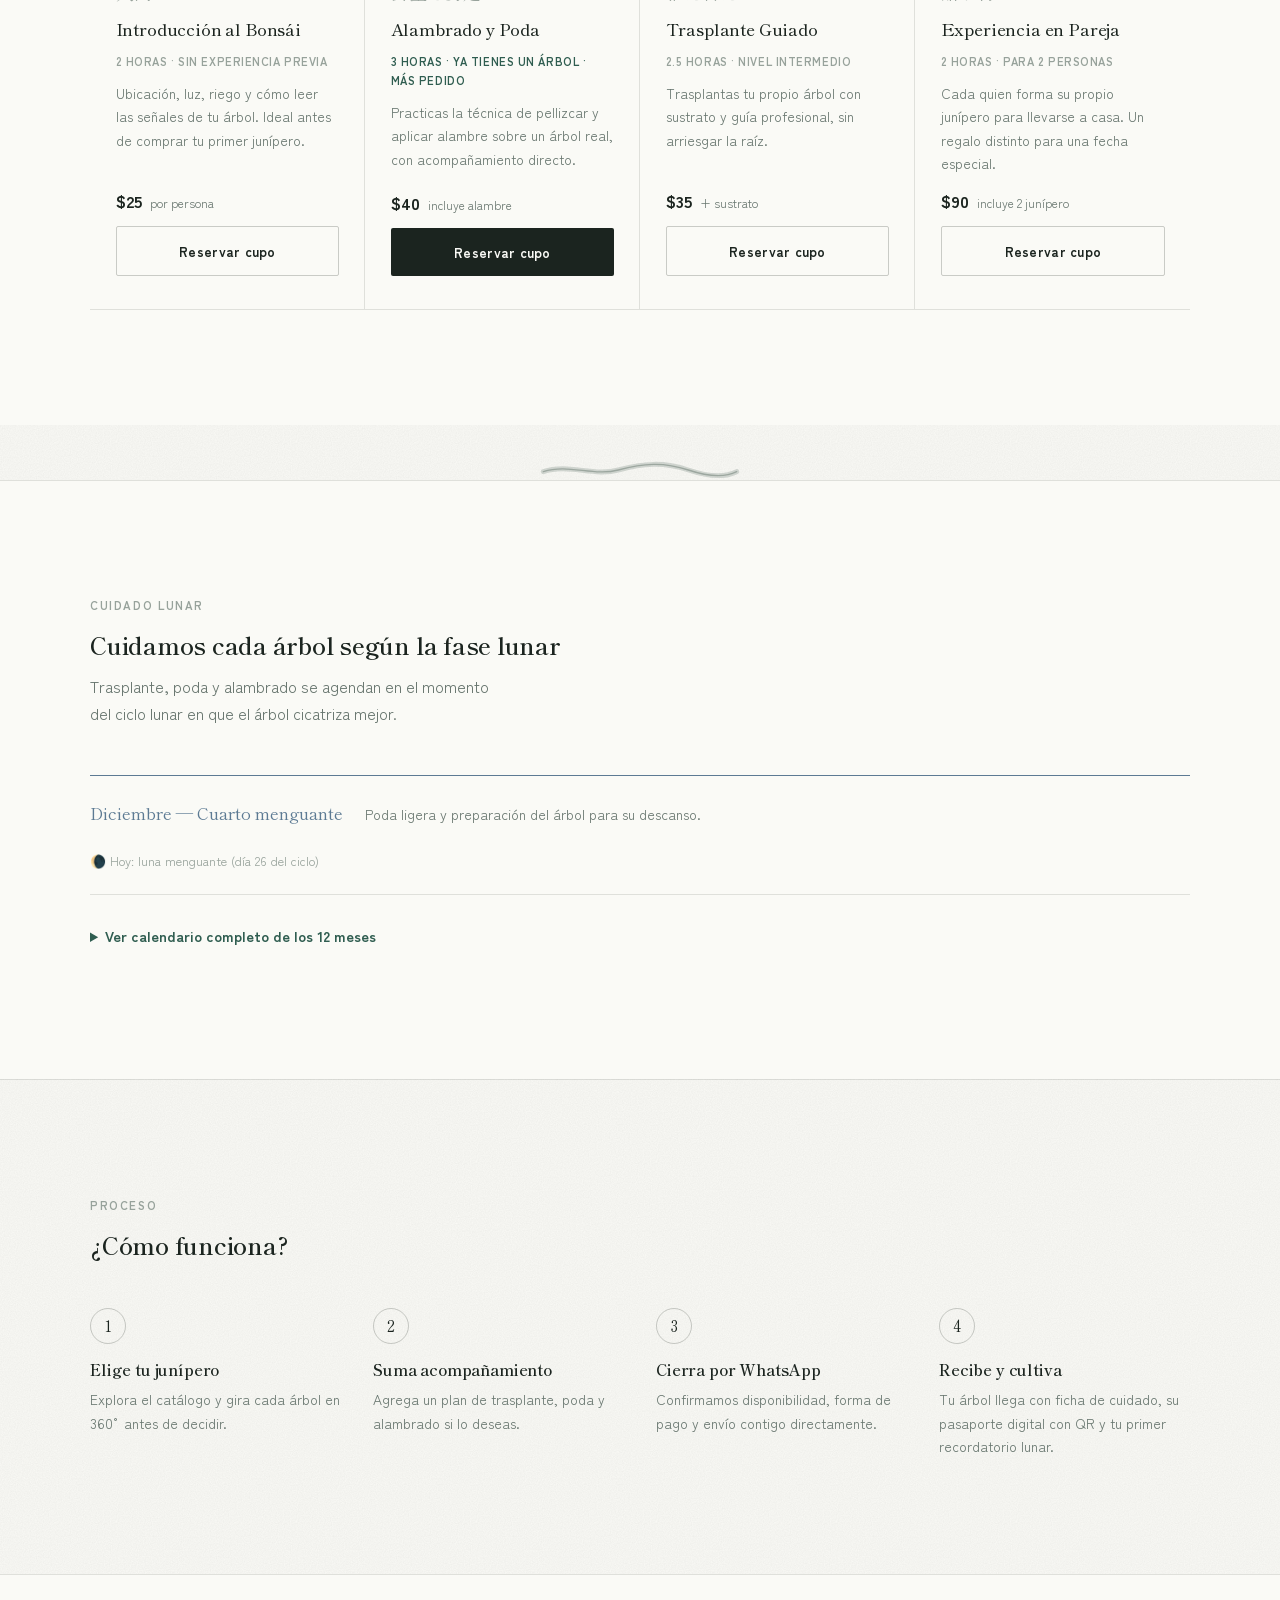
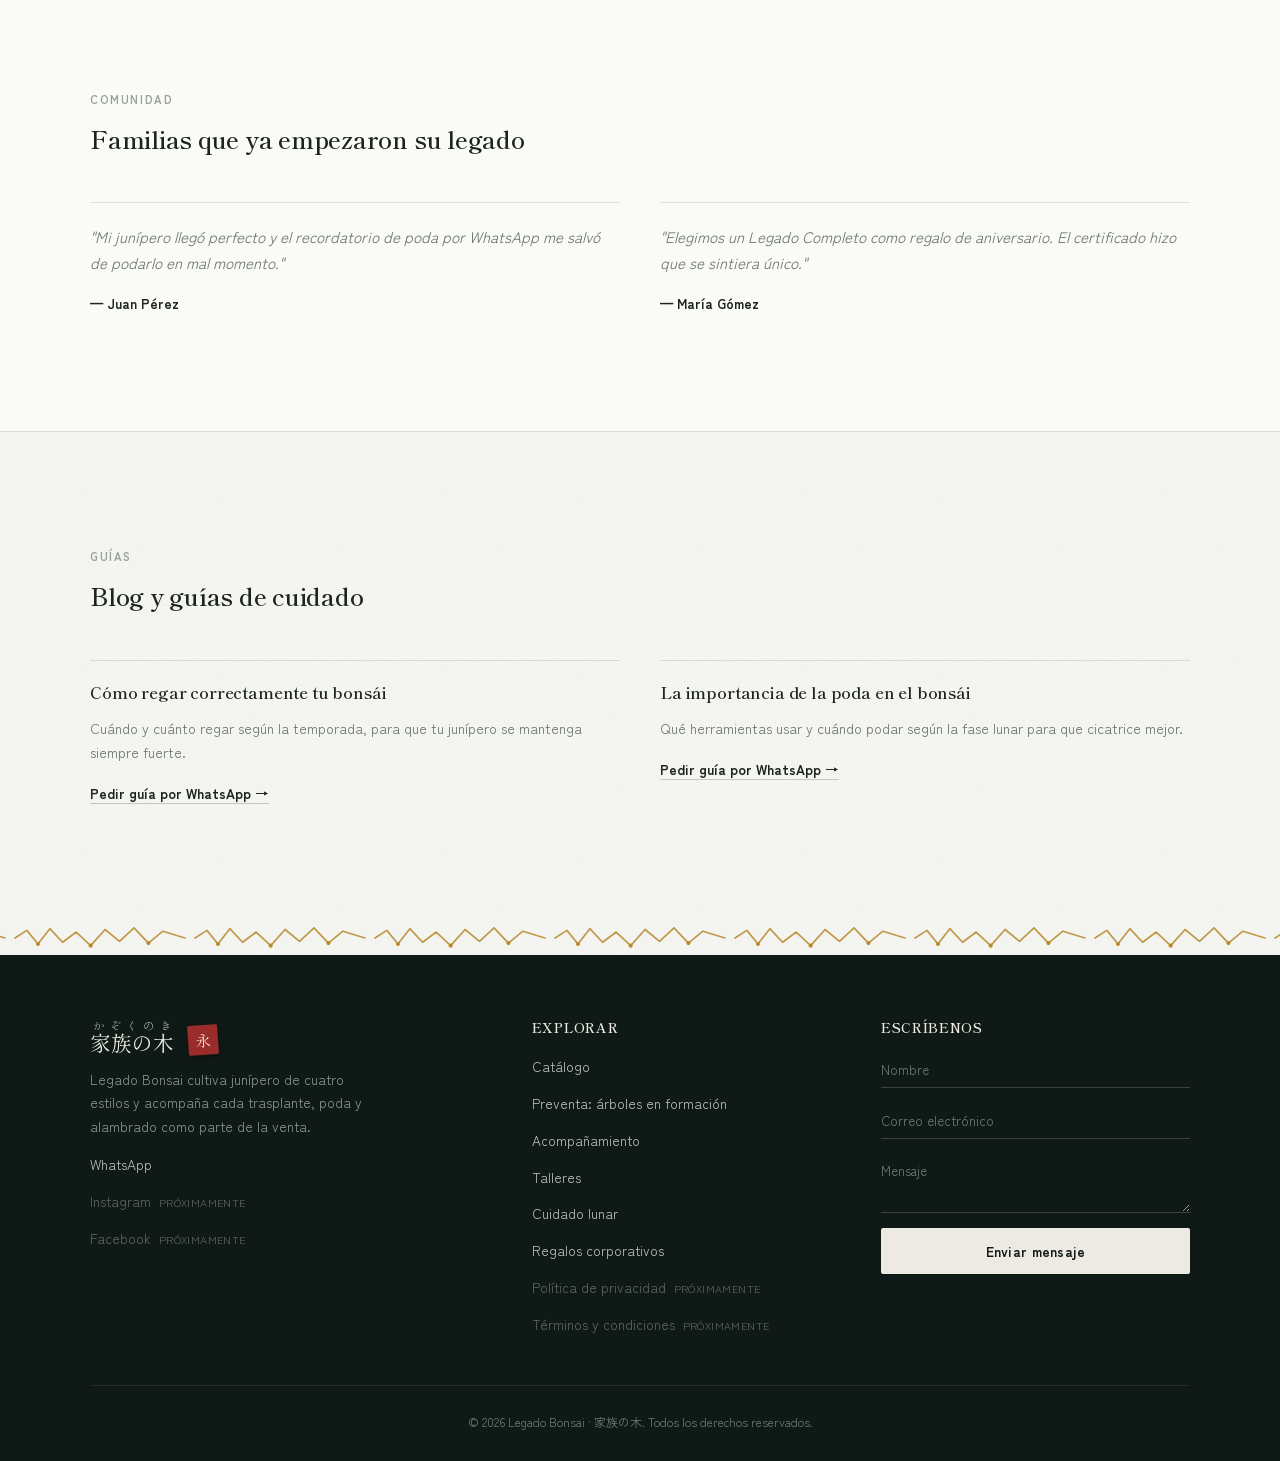
==== commit 81c8caed: "Marca en vectores, imprimibles a escala y trabajo pendiente del sistema Marca e imprimibles (esta se" ====
--- a/index.html
+++ b/index.html
@@ -8,8 +8,9 @@
 <meta property="og:type" content="website">
 <meta property="og:title" content="Legado Bonsai — 家族の木">
 <meta property="og:description" content="Junípero cultivado para heredarse: tienda, acompañamiento, talleres y cuidado por fase lunar.">
-<meta property="og:image" content="https://tony2rad.github.io/legado-bonsai/assets/img/logo-negro.png">
-<link rel="icon" href="assets/img/logo-negro.png" type="image/png">
+<meta property="og:image" content="https://tony2rad.github.io/legado-bonsai/assets/img/logo/png/og-legado-bonsai.png">
+<link rel="icon" href="assets/img/logo/favicon.svg" type="image/svg+xml">
+<link rel="apple-touch-icon" href="assets/img/logo/png/icono-180.png">
 <link rel="preconnect" href="https://fonts.googleapis.com">
 <link href="https://fonts.googleapis.com/css2?family=Shippori+Mincho:wght@400;500;600;700&family=Zen+Kaku+Gothic+New:wght@300;400;500;700&display=swap" rel="stylesheet">
 <link rel="stylesheet" href="styles.css">
@@ -27,7 +28,7 @@
 <header class="site-header">
   <nav class="nav wrap">
     <a class="brand" href="#inicio">
-      <img src="assets/img/logo-negro.png" alt="Legado Bonsai">
+      <img src="assets/img/logo/legado-logo-horizontal-tinta.svg" alt="Legado Bonsái" width="152" height="35">
       <span class="jp"><ruby>家族の木<rt>かぞくのき</rt></ruby></span>
     </a>
     <ul class="nav-links">
--- a/styles.css
+++ b/styles.css
@@ -129,13 +129,17 @@
   border-bottom:1px solid var(--line);
 }
 .nav{ display:flex; align-items:center; justify-content:space-between; gap:1rem; padding:1rem clamp(1.25rem,4vw,2.5rem); }
-.brand{ display:flex; align-items:center; gap:.55rem; text-decoration:none; }
-.brand img{ height:26px; }
-.brand .jp{ font-family:'Shippori Mincho',serif; font-size:.72rem; color:var(--ink-faint); letter-spacing:.04em; }
+.brand{ display:flex; align-items:center; gap:.55rem; text-decoration:none; flex-shrink:0; }
+/* con el menú completo no hay sitio para el kanji: el logotipo ya lleva el nombre */
+@media (min-width:1121px){ .nav .brand .jp{ display:none; } }
+.brand img{ height:35px; width:auto; display:block; }
+@media (prefers-color-scheme: dark){ :root:not([data-theme="light"]) .brand img{ filter:brightness(0) invert(.93); } }
+:root[data-theme="dark"] .brand img{ filter:brightness(0) invert(.93); }
+.brand .jp{ font-family:'Shippori Mincho',serif; font-size:.72rem; color:var(--ink-faint); letter-spacing:.04em; white-space:nowrap; }
 .nav-links{ display:flex; gap:2rem; list-style:none; margin:0; padding:0; }
 .nav-links a{
   font-size:.82rem; letter-spacing:.01em; font-weight:500;
-  text-decoration:none; color:var(--ink-soft);
+  text-decoration:none; color:var(--ink-soft); white-space:nowrap;
 }
 .nav-links a:hover{ color:var(--ink); }
 .nav-actions{ display:flex; align-items:center; gap:1.1rem; }
@@ -150,7 +154,7 @@
   display:flex; align-items:center; justify-content:center; padding:0 3px;
 }
 .nav-toggle{ display:none; }
-@media (max-width:860px){
+@media (max-width:1120px){
   .nav-links{
     display:none; position:absolute; top:100%; left:0; right:0; flex-direction:column; gap:0;
     background:var(--paper); border-bottom:1px solid var(--line); padding:.5rem 0;
@@ -182,7 +186,7 @@
 @media (max-width:900px){ .vertical-jp{ display:none; } }
 
 /* ---------------- SOBRE LA MARCA ---------------- */
-.brand-story{ display:grid; grid-template-columns:1.1fr .9fr; gap:clamp(2rem,6vw,4.5rem); align-items:start; position:relative; }
+.brand-story{ display:grid; grid-template-columns:1.1fr .9fr; gap:clamp(2rem,6vw,4.5rem); align-items:start; position:relative; overflow:clip; }
 @media (max-width:860px){ .brand-story{ grid-template-columns:1fr; } }
 .brand-story .prose p{ color:var(--ink-soft); font-weight:300; margin:0 0 1.2em; max-width:56ch; }
 .brand-story .prose p strong{ font-weight:700; color:var(--ink); }
